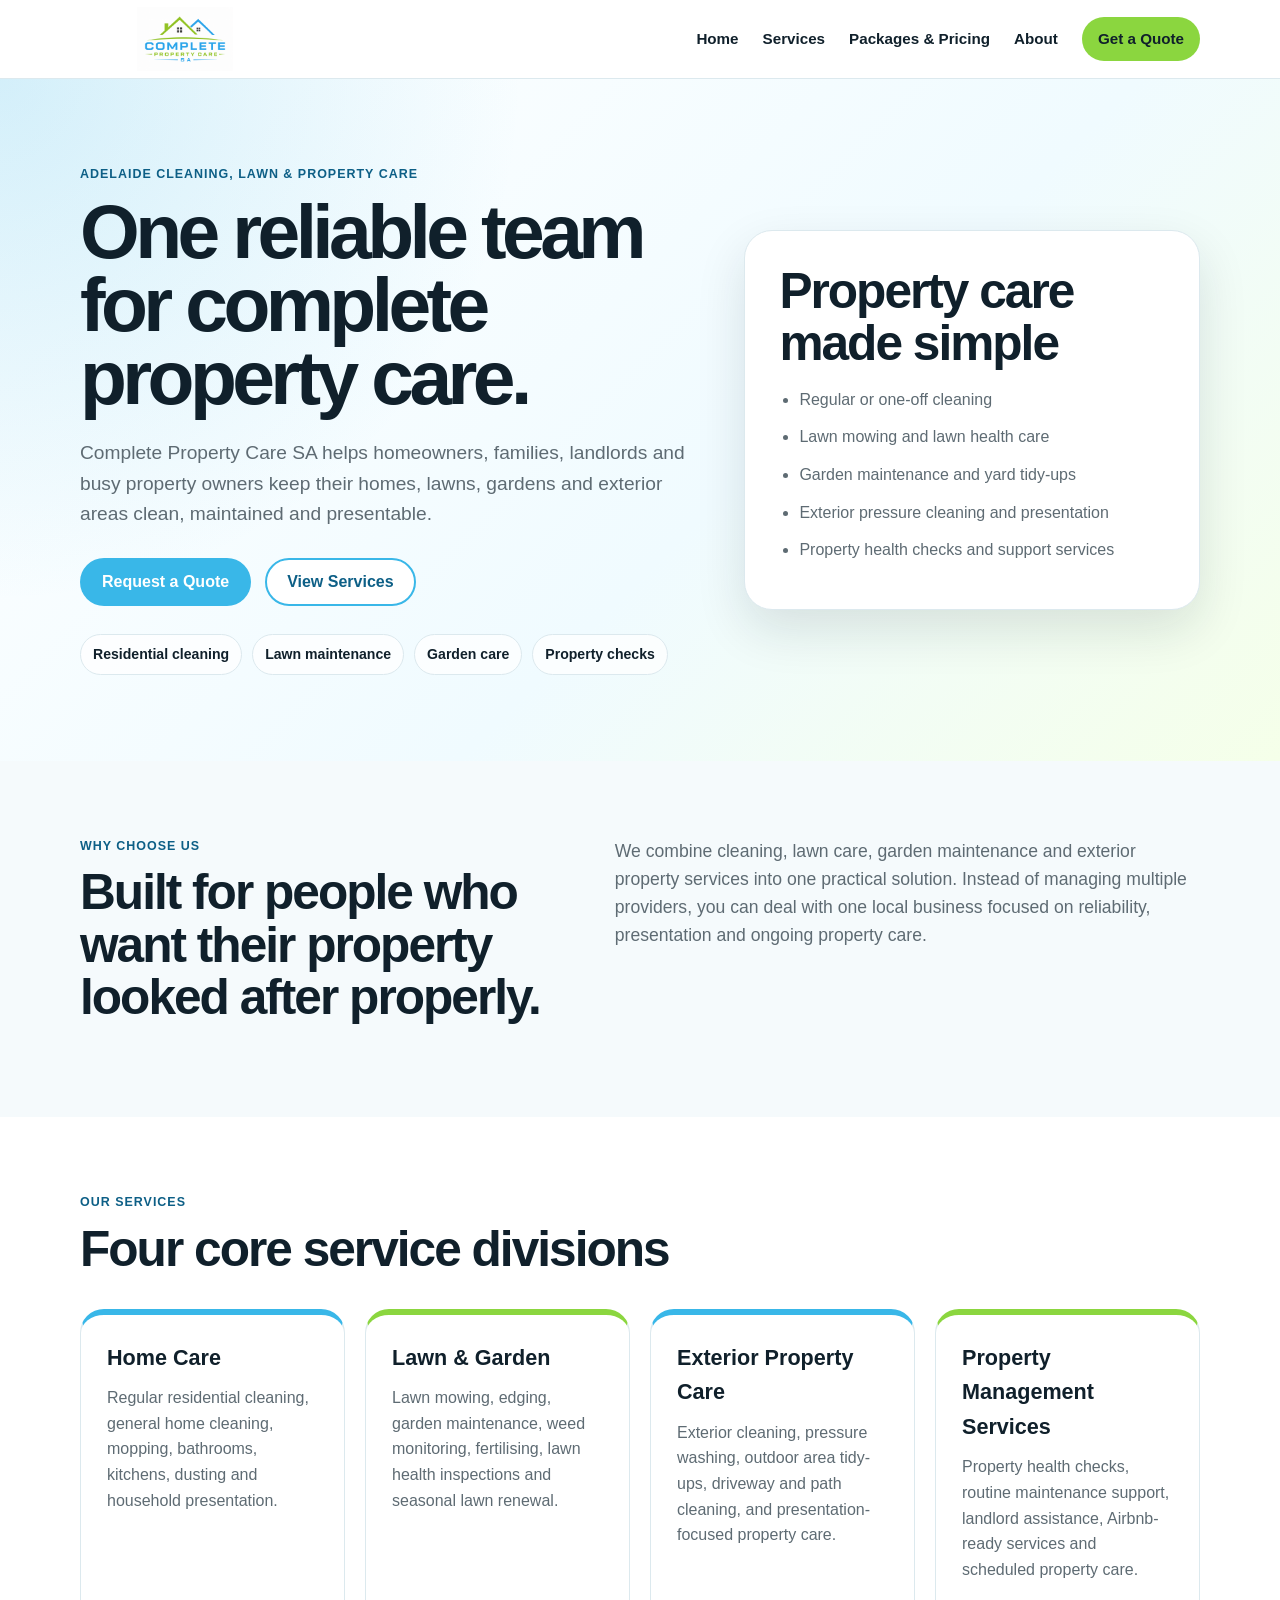
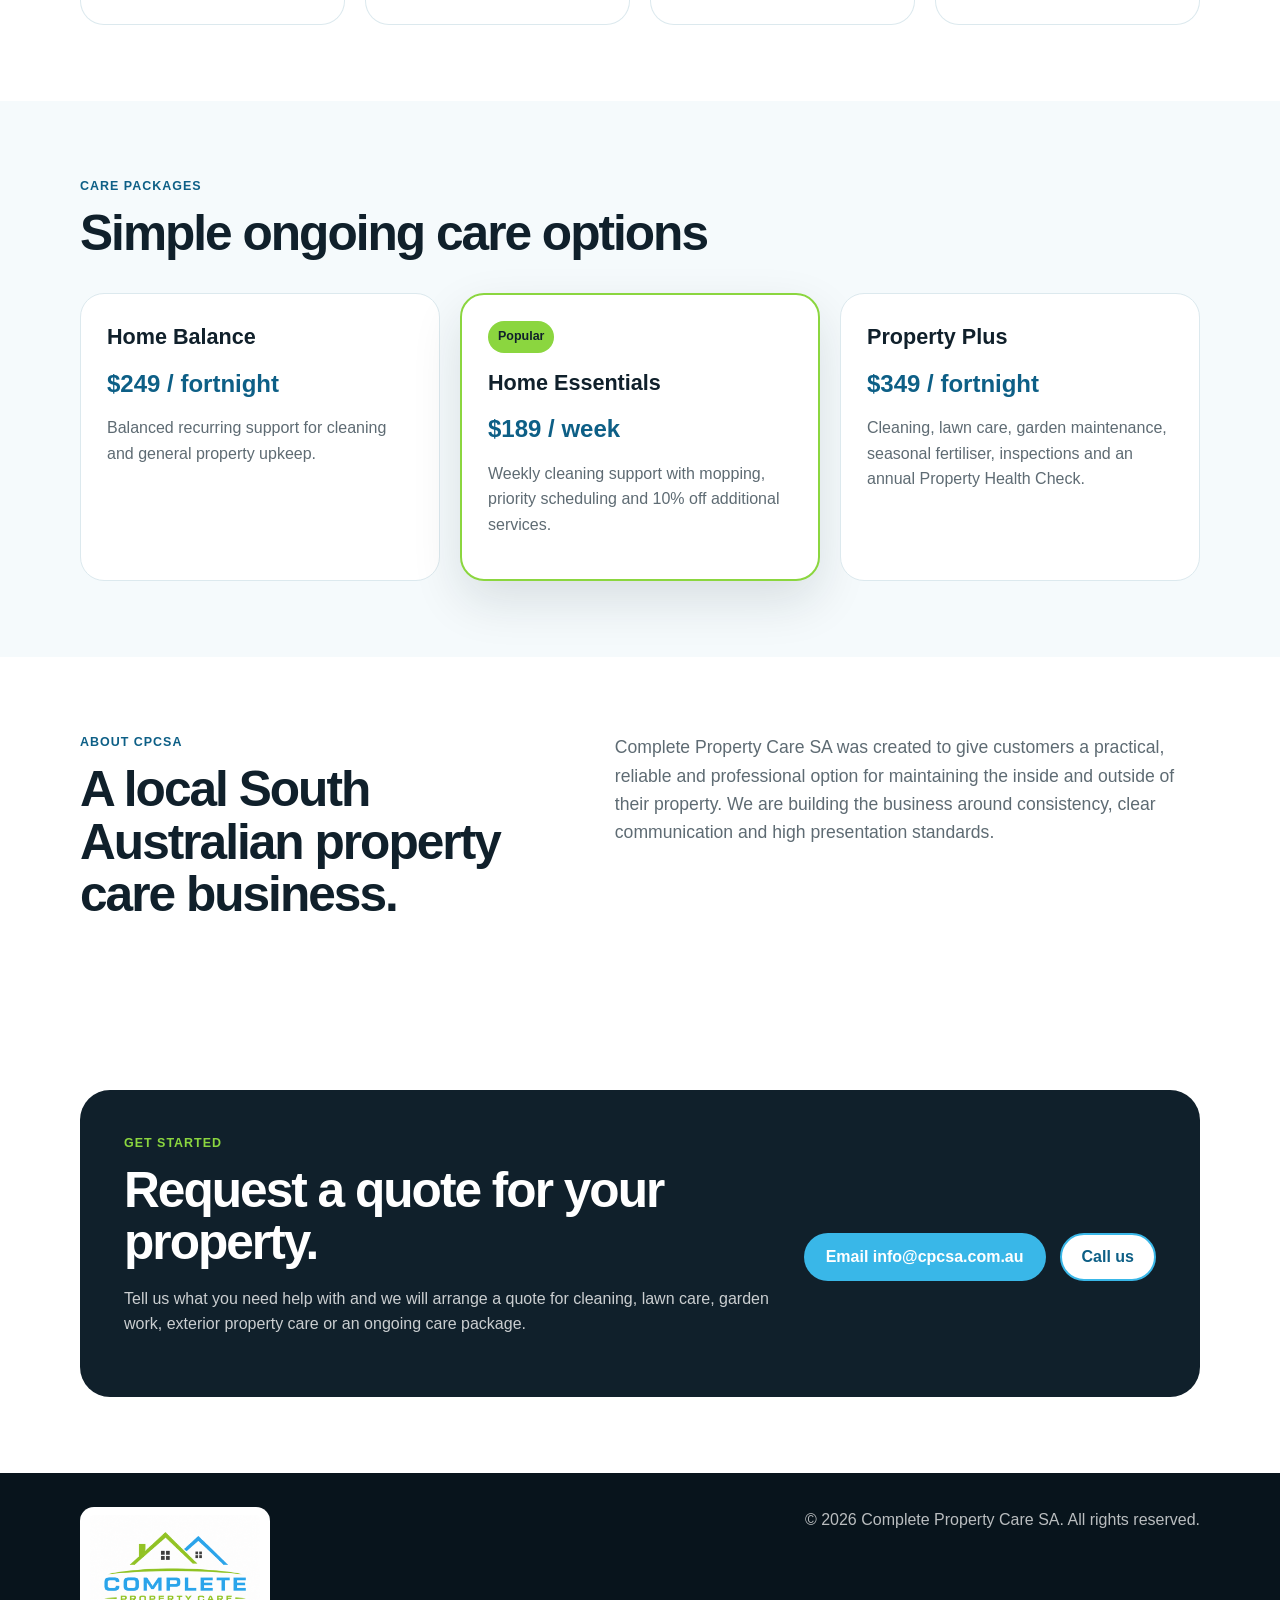
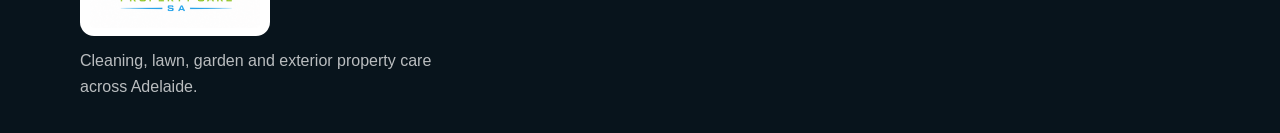
==== index.html @ dbeaa721 "logo update" ====
<!DOCTYPE html>
<html lang="en-AU">
<head>
  <meta charset="UTF-8" />
  <meta name="viewport" content="width=device-width, initial-scale=1.0" />
  <title>Complete Property Care SA | Cleaning, Lawn & Property Care Adelaide</title>
  <meta name="description" content="Complete Property Care SA provides reliable home cleaning, lawn care, garden maintenance, exterior property care and property management support across Adelaide." />
  <link rel="icon" type="image/png" href="assets/favicon-32.png" />
  <link rel="apple-touch-icon" href="assets/apple-touch-icon.png" />
  <link rel="stylesheet" href="styles.css" />
</head>
<body>
  <header class="site-header">
    <div class="container nav-wrap">
      <a class="brand logo-brand" href="index.html" aria-label="Complete Property Care SA home">
        <img src="assets/cpcsa-logo-web.png" alt="Complete Property Care SA logo" class="site-logo" />
      </a>

      <nav class="main-nav" aria-label="Main navigation">
        <a href="index.html">Home</a>
        <a href="services.html">Services</a>
        <a href="packages-pricing.html">Packages & Pricing</a>
        <a href="#about">About</a>
        <a class="nav-cta" href="#contact">Get a Quote</a>
      </nav>
    </div>
  </header>

  <main>
    <section class="hero">
      <div class="container hero-grid">
        <div class="hero-copy">
          <p class="eyebrow">Adelaide cleaning, lawn & property care</p>
          <h1>One reliable team for complete property care.</h1>
          <p class="hero-text">Complete Property Care SA helps homeowners, families, landlords and busy property owners keep their homes, lawns, gardens and exterior areas clean, maintained and presentable.</p>
          <div class="hero-actions">
            <a class="button primary" href="#contact">Request a Quote</a>
            <a class="button secondary" href="services.html">View Services</a>
          </div>
          <div class="trust-row">
            <span>Residential cleaning</span>
            <span>Lawn maintenance</span>
            <span>Garden care</span>
            <span>Property checks</span>
          </div>
        </div>

        <div class="hero-card" aria-label="Service highlights">
          <h2>Property care made simple</h2>
          <ul>
            <li>Regular or one-off cleaning</li>
            <li>Lawn mowing and lawn health care</li>
            <li>Garden maintenance and yard tidy-ups</li>
            <li>Exterior pressure cleaning and presentation</li>
            <li>Property health checks and support services</li>
          </ul>
        </div>
      </div>
    </section>

    <section class="section intro-section">
      <div class="container two-col">
        <div>
          <p class="eyebrow">Why choose us</p>
          <h2>Built for people who want their property looked after properly.</h2>
        </div>
        <p>We combine cleaning, lawn care, garden maintenance and exterior property services into one practical solution. Instead of managing multiple providers, you can deal with one local business focused on reliability, presentation and ongoing property care.</p>
      </div>
    </section>

    <section class="section services-section" id="services">
      <div class="container">
        <div class="section-heading">
          <p class="eyebrow">Our services</p>
          <h2>Four core service divisions</h2>
        </div>

        <div class="service-grid">
          <article class="service-card">
            <h3>Home Care</h3>
            <p>Regular residential cleaning, general home cleaning, mopping, bathrooms, kitchens, dusting and household presentation.</p>
          </article>

          <article class="service-card">
            <h3>Lawn & Garden</h3>
            <p>Lawn mowing, edging, garden maintenance, weed monitoring, fertilising, lawn health inspections and seasonal lawn renewal.</p>
          </article>

          <article class="service-card">
            <h3>Exterior Property Care</h3>
            <p>Exterior cleaning, pressure washing, outdoor area tidy-ups, driveway and path cleaning, and presentation-focused property care.</p>
          </article>

          <article class="service-card">
            <h3>Property Management Services</h3>
            <p>Property health checks, routine maintenance support, landlord assistance, Airbnb-ready services and scheduled property care.</p>
          </article>
        </div>
      </div>
    </section>

    <section class="section packages-section" id="packages">
      <div class="container">
        <div class="section-heading">
          <p class="eyebrow">Care packages</p>
          <h2>Simple ongoing care options</h2>
        </div>

        <div class="package-grid">
          <article class="package-card">
            <h3>Home Balance</h3>
            <p class="price">$249 / fortnight</p>
            <p>Balanced recurring support for cleaning and general property upkeep.</p>
          </article>

          <article class="package-card featured">
            <p class="badge">Popular</p>
            <h3>Home Essentials</h3>
            <p class="price">$189 / week</p>
            <p>Weekly cleaning support with mopping, priority scheduling and 10% off additional services.</p>
          </article>

          <article class="package-card">
            <h3>Property Plus</h3>
            <p class="price">$349 / fortnight</p>
            <p>Cleaning, lawn care, garden maintenance, seasonal fertiliser, inspections and an annual Property Health Check.</p>
          </article>
        </div>
      </div>
    </section>

    <section class="section about-section" id="about">
      <div class="container two-col">
        <div>
          <p class="eyebrow">About CPCSA</p>
          <h2>A local South Australian property care business.</h2>
        </div>
        <p>Complete Property Care SA was created to give customers a practical, reliable and professional option for maintaining the inside and outside of their property. We are building the business around consistency, clear communication and high presentation standards.</p>
      </div>
    </section>

    <section class="section contact-section" id="contact">
      <div class="container contact-card">
        <div>
          <p class="eyebrow">Get started</p>
          <h2>Request a quote for your property.</h2>
          <p>Tell us what you need help with and we will arrange a quote for cleaning, lawn care, garden work, exterior property care or an ongoing care package.</p>
        </div>
        <div class="contact-actions">
          <a class="button primary" href="mailto:info@cpcsa.com.au">Email info@cpcsa.com.au</a>
          <a class="button secondary" href="tel:">Call us</a>
        </div>
      </div>
    </section>
  </main>

  <footer class="site-footer">
    <div class="container footer-grid">
      <div class="footer-brand">
        <img src="assets/cpcsa-logo-web.png" alt="Complete Property Care SA logo" class="footer-logo" />
        <p>Cleaning, lawn, garden and exterior property care across Adelaide.</p>
      </div>
      <div>
        <p>© 2026 Complete Property Care SA. All rights reserved.</p>
      </div>
    </div>
  </footer>
</body>
</html>
---- styles.css ----
:root {
  --blue: #39b7e8;
  --blue-dark: #0d5f86;
  --green: #8bd63f;
  --green-dark: #4f8f1f;
  --ink: #10202b;
  --muted: #5e6b73;
  --bg: #f5fafc;
  --white: #ffffff;
  --border: #dce9ee;
  --shadow: 0 20px 50px rgba(16, 32, 43, 0.12);
}

* { box-sizing: border-box; }
html { scroll-behavior: smooth; }
body {
  margin: 0;
  font-family: Arial, Helvetica, sans-serif;
  color: var(--ink);
  background: var(--white);
  line-height: 1.6;
}

a { color: inherit; text-decoration: none; }
.container { width: min(1120px, calc(100% - 40px)); margin: 0 auto; }

.site-header {
  position: sticky;
  top: 0;
  z-index: 10;
  background: rgba(255,255,255,0.96);
  border-bottom: 1px solid var(--border);
  backdrop-filter: blur(10px);
}

.nav-wrap {
  min-height: 78px;
  display: flex;
  align-items: center;
  justify-content: space-between;
  gap: 24px;
}

.brand { display: flex; align-items: center; gap: 12px; font-weight: 800; }
.brand-mark {
  width: 48px;
  height: 48px;
  border-radius: 14px;
  display: grid;
  place-items: center;
  color: var(--white);
  background: linear-gradient(135deg, var(--blue), var(--green));
  letter-spacing: -1px;
}
.brand-title { display: block; font-size: 1.1rem; line-height: 1; }
.brand-subtitle { display: block; color: var(--blue-dark); font-size: 0.86rem; line-height: 1.2; }

.main-nav { display: flex; align-items: center; gap: 24px; font-weight: 700; font-size: 0.95rem; }
.main-nav a { color: var(--ink); }
.nav-cta {
  padding: 10px 16px;
  border-radius: 999px;
  background: var(--green);
}

.hero {
  padding: 86px 0;
  background: radial-gradient(circle at top left, rgba(57,183,232,0.22), transparent 36%), linear-gradient(135deg, #ffffff 0%, #f0fbff 58%, #f5ffe9 100%);
}
.hero-grid { display: grid; grid-template-columns: 1.15fr 0.85fr; gap: 48px; align-items: center; }
.eyebrow { margin: 0 0 10px; color: var(--blue-dark); font-weight: 800; text-transform: uppercase; letter-spacing: 0.08em; font-size: 0.78rem; }
h1, h2, h3, p { margin-top: 0; }
h1 { font-size: clamp(2.6rem, 6vw, 5rem); line-height: 0.95; letter-spacing: -0.06em; margin-bottom: 24px; }
h2 { font-size: clamp(2rem, 4vw, 3.1rem); line-height: 1.05; letter-spacing: -0.04em; margin-bottom: 18px; }
h3 { font-size: 1.35rem; margin-bottom: 10px; }
.hero-text { font-size: 1.2rem; color: var(--muted); max-width: 680px; }
.hero-actions, .contact-actions { display: flex; gap: 14px; flex-wrap: wrap; margin-top: 28px; }
.button {
  display: inline-flex;
  align-items: center;
  justify-content: center;
  min-height: 48px;
  padding: 0 20px;
  border-radius: 999px;
  font-weight: 800;
  border: 2px solid transparent;
}
.button.primary { background: var(--blue); color: var(--white); }
.button.secondary { border-color: var(--blue); color: var(--blue-dark); background: var(--white); }
.trust-row { display: flex; gap: 10px; flex-wrap: wrap; margin-top: 28px; }
.trust-row span { padding: 8px 12px; border-radius: 999px; background: rgba(255,255,255,0.75); border: 1px solid var(--border); font-weight: 700; font-size: 0.88rem; }

.hero-card {
  background: var(--white);
  border: 1px solid var(--border);
  border-radius: 28px;
  box-shadow: var(--shadow);
  padding: 34px;
}
.hero-card ul { padding-left: 20px; margin-bottom: 0; color: var(--muted); }
.hero-card li { margin-bottom: 12px; }

.section { padding: 76px 0; }
.intro-section, .packages-section { background: var(--bg); }
.two-col { display: grid; grid-template-columns: 0.9fr 1.1fr; gap: 56px; align-items: start; }
.two-col > p { font-size: 1.1rem; color: var(--muted); }
.section-heading { max-width: 720px; margin-bottom: 34px; }

.service-grid, .package-grid { display: grid; grid-template-columns: repeat(4, 1fr); gap: 20px; }
.service-card, .package-card {
  background: var(--white);
  border: 1px solid var(--border);
  border-radius: 24px;
  padding: 26px;
  min-height: 230px;
}
.service-card { border-top: 6px solid var(--blue); }
.service-card:nth-child(even) { border-top-color: var(--green); }
.service-card p, .package-card p { color: var(--muted); }
.package-grid { grid-template-columns: repeat(3, 1fr); }
.package-card { position: relative; }
.package-card.featured { border: 2px solid var(--green); box-shadow: var(--shadow); }
.price { font-size: 1.5rem; font-weight: 900; color: var(--blue-dark) !important; margin-bottom: 12px; }
.badge { display: inline-block; padding: 6px 10px; border-radius: 999px; background: var(--green); color: var(--ink) !important; font-weight: 900; font-size: 0.78rem; }

.contact-card {
  display: grid;
  grid-template-columns: 1fr auto;
  gap: 28px;
  align-items: center;
  background: var(--ink);
  color: var(--white);
  border-radius: 30px;
  padding: 44px;
}
.contact-card p { color: rgba(255,255,255,0.78); }
.contact-card .eyebrow { color: var(--green); }

.site-footer { padding: 34px 0; background: #08141c; color: var(--white); }
.footer-grid { display: flex; justify-content: space-between; gap: 24px; flex-wrap: wrap; }
.footer-grid p { color: rgba(255,255,255,0.72); margin-bottom: 0; }

@media (max-width: 900px) {
  .main-nav { display: none; }
  .hero-grid, .two-col, .contact-card { grid-template-columns: 1fr; }
  .service-grid, .package-grid { grid-template-columns: repeat(2, 1fr); }
}

@media (max-width: 620px) {
  .container { width: min(100% - 28px, 1120px); }
  .hero { padding: 58px 0; }
  .section { padding: 54px 0; }
  .service-grid, .package-grid { grid-template-columns: 1fr; }
  .contact-card { padding: 28px; }
}

.page-hero {
  padding: 82px 0 70px;
  background: radial-gradient(circle at top right, rgba(139,214,63,0.22), transparent 34%), linear-gradient(135deg, #f0fbff 0%, #ffffff 55%, #f6ffe9 100%);
}
.page-hero-inner { max-width: 860px; }

.services-detail-section { background: var(--white); }
.detail-grid { display: grid; grid-template-columns: repeat(2, 1fr); gap: 24px; }
.detail-card {
  position: relative;
  background: var(--white);
  border: 1px solid var(--border);
  border-radius: 28px;
  padding: 32px;
  box-shadow: 0 14px 34px rgba(16, 32, 43, 0.07);
}
.detail-card h2 { font-size: clamp(1.8rem, 3vw, 2.45rem); }
.detail-card p { color: var(--muted); }
.wide-card { grid-column: 1 / -1; }
.service-number {
  display: inline-flex;
  align-items: center;
  justify-content: center;
  width: 44px;
  height: 44px;
  border-radius: 14px;
  background: linear-gradient(135deg, var(--blue), var(--green));
  color: var(--white);
  font-weight: 900;
  margin-bottom: 18px;
}
.check-list { padding-left: 0; list-style: none; margin: 22px 0 0; }
.check-list li {
  position: relative;
  padding-left: 28px;
  margin-bottom: 10px;
  color: var(--ink);
  font-weight: 700;
}
.check-list li::before {
  content: "✓";
  position: absolute;
  left: 0;
  top: 0;
  color: var(--green-dark);
  font-weight: 900;
}
.two-column-list { columns: 2; column-gap: 36px; }

.process-section { background: var(--bg); }
.process-grid { display: grid; grid-template-columns: repeat(3, 1fr); gap: 20px; }
.process-card {
  background: var(--white);
  border: 1px solid var(--border);
  border-radius: 24px;
  padding: 26px;
  min-height: 210px;
}
.process-card p { color: var(--muted); }

@media (max-width: 900px) {
  .detail-grid, .process-grid { grid-template-columns: 1fr; }
  .wide-card { grid-column: auto; }
  .two-column-list { columns: 1; }
}


.pricing-hero {
  background: radial-gradient(circle at top left, rgba(57,183,232,0.22), transparent 34%), radial-gradient(circle at bottom right, rgba(139,214,63,0.22), transparent 30%), linear-gradient(135deg, #ffffff 0%, #f0fbff 54%, #f7ffe9 100%);
}
.pricing-section { background: var(--white); }
.pricing-grid {
  display: grid;
  grid-template-columns: repeat(3, 1fr);
  gap: 24px;
  align-items: stretch;
}
.pricing-card {
  display: flex;
  flex-direction: column;
  background: var(--white);
  border: 1px solid var(--border);
  border-radius: 30px;
  padding: 30px;
  box-shadow: 0 14px 34px rgba(16, 32, 43, 0.07);
}
.highlighted-pricing {
  border: 2px solid var(--blue);
  box-shadow: var(--shadow);
  transform: translateY(-10px);
}
.pricing-top { border-bottom: 1px solid var(--border); padding-bottom: 20px; margin-bottom: 4px; }
.pricing-top h2 { font-size: 2rem; margin-bottom: 8px; }
.pricing-subtitle { color: var(--muted); min-height: 54px; }
.pricing-price {
  color: var(--blue-dark);
  font-size: 2.6rem;
  line-height: 1;
  font-weight: 900;
  letter-spacing: -0.05em;
  margin-bottom: 0;
}
.pricing-price span {
  color: var(--muted);
  font-size: 1rem;
  letter-spacing: 0;
  font-weight: 800;
}
.full-button { width: 100%; margin-top: auto; }
.inclusions-section { background: var(--bg); }
.pricing-note-section { background: var(--white); padding-top: 0; }
.note-card {
  background: linear-gradient(135deg, rgba(57,183,232,0.13), rgba(139,214,63,0.13));
  border: 1px solid var(--border);
  border-radius: 30px;
  padding: 42px;
}
.note-card p:last-child { color: var(--muted); margin-bottom: 0; }
@media (max-width: 1000px) {
  .pricing-grid { grid-template-columns: 1fr; }
  .highlighted-pricing { transform: none; }
  .pricing-subtitle { min-height: 0; }
}

/* Logo integration */
.logo-brand { gap: 0; flex: 0 0 auto; }
.site-logo {
  display: block;
  width: 210px;
  height: auto;
  max-height: 64px;
  object-fit: contain;
}
.footer-brand { max-width: 360px; }
.footer-logo {
  display: block;
  width: 190px;
  height: auto;
  margin-bottom: 12px;
  background: #ffffff;
  border-radius: 14px;
  padding: 8px 10px;
}
@media (max-width: 900px) {
  .site-logo { width: 190px; max-height: 58px; }
  .nav-wrap { min-height: 72px; }
}
@media (max-width: 620px) {
  .site-logo { width: 165px; max-height: 52px; }
}
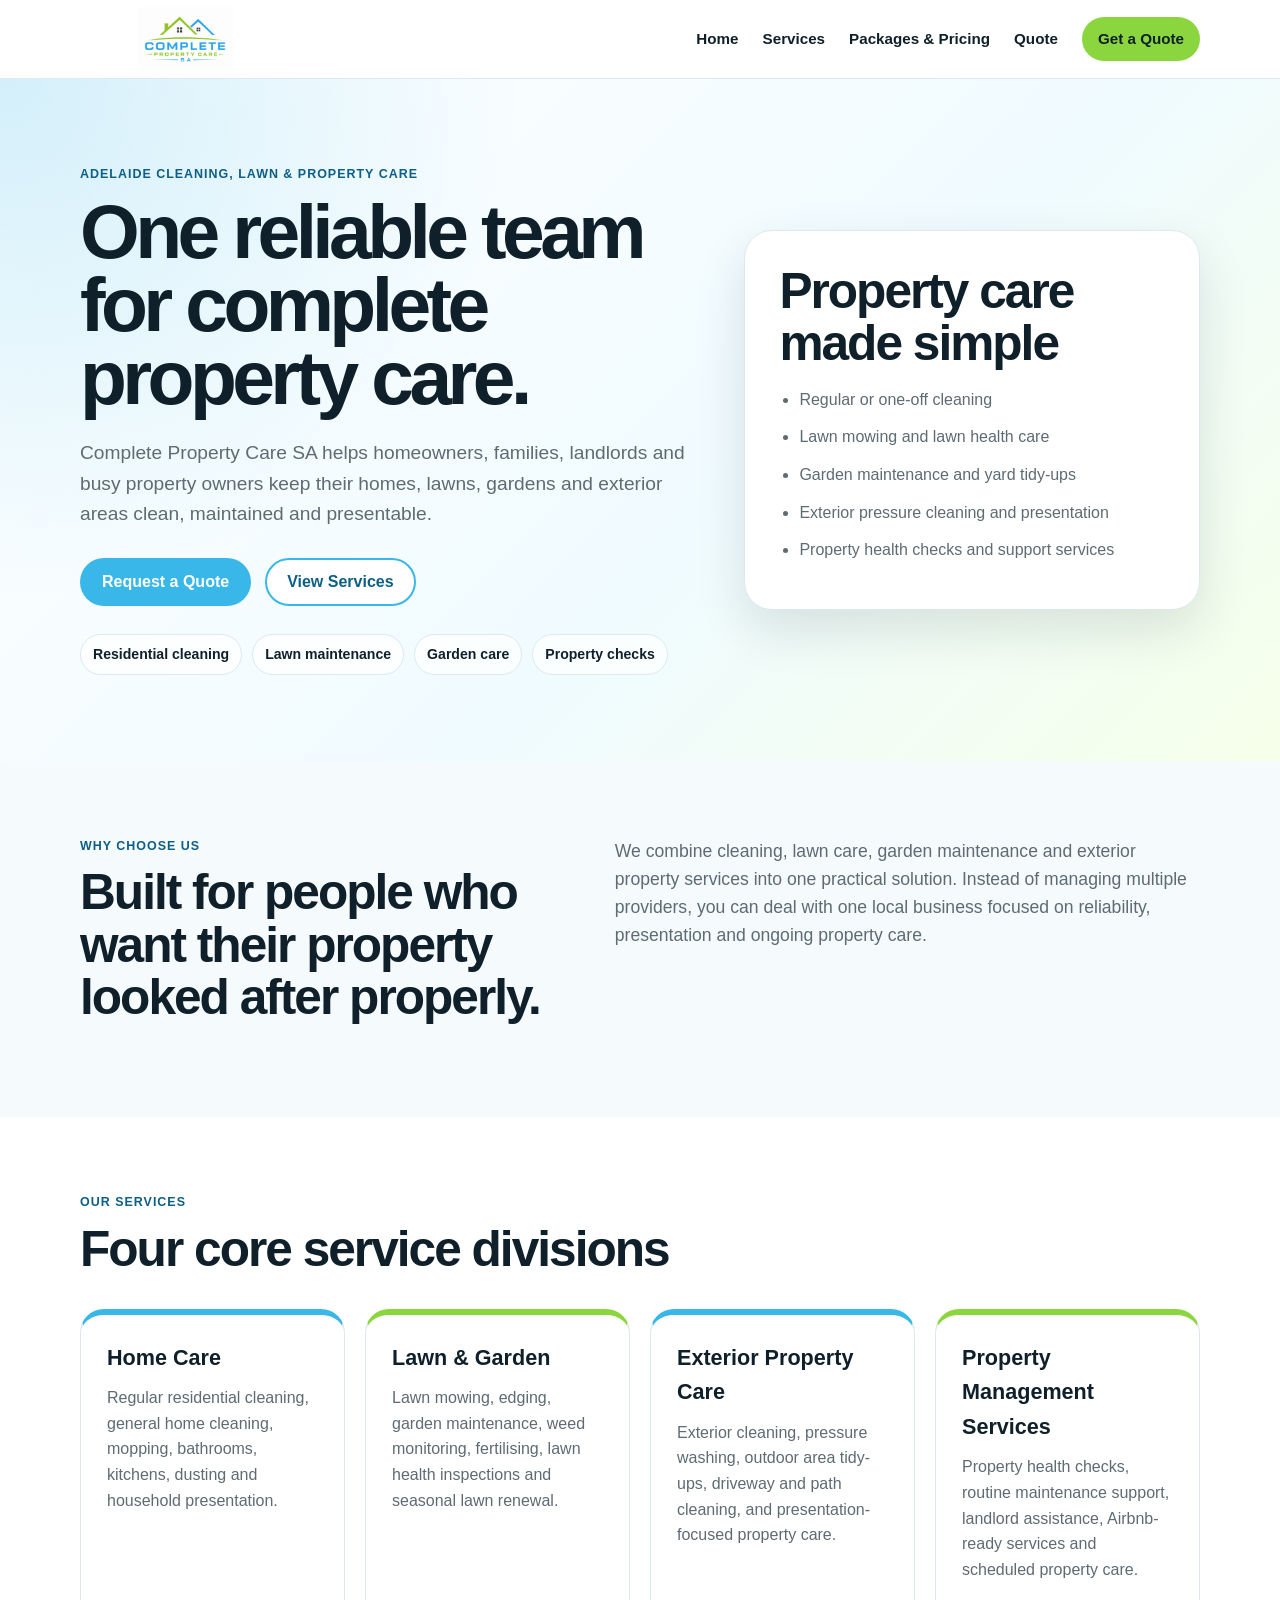
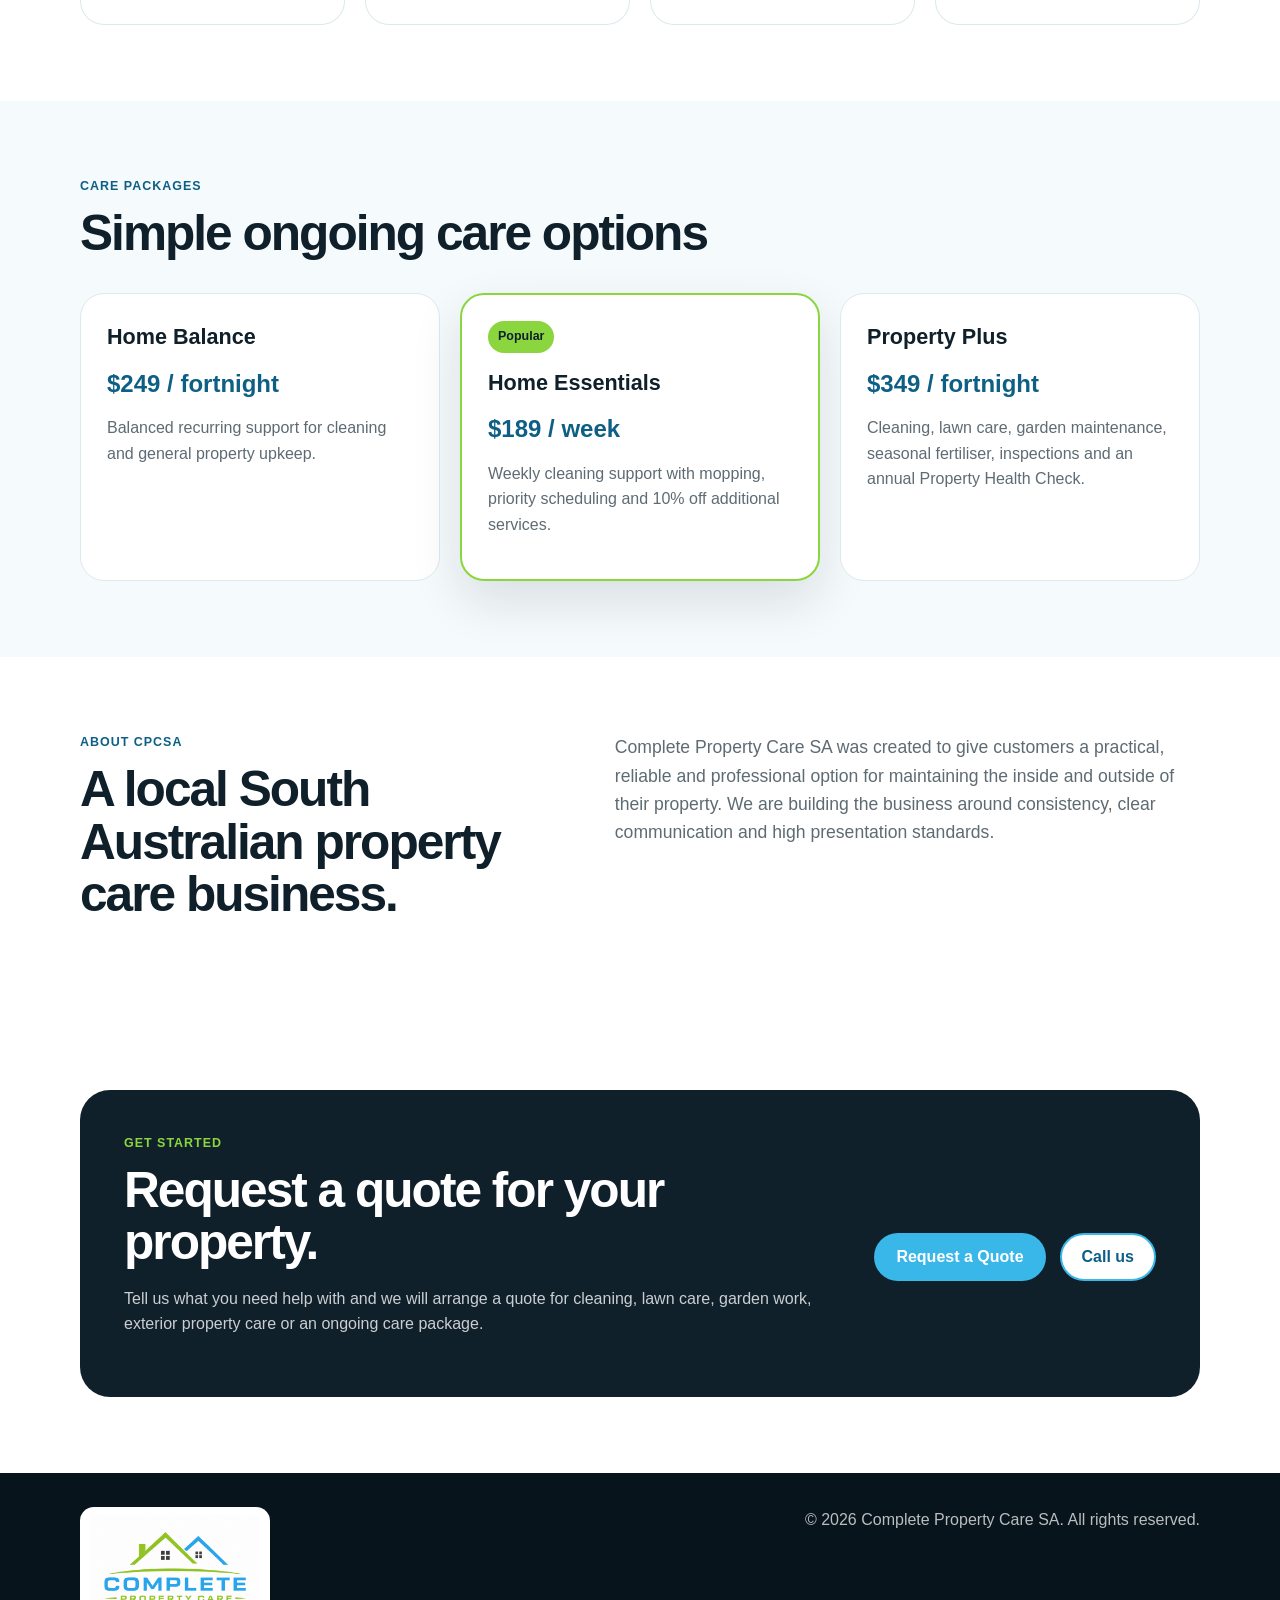
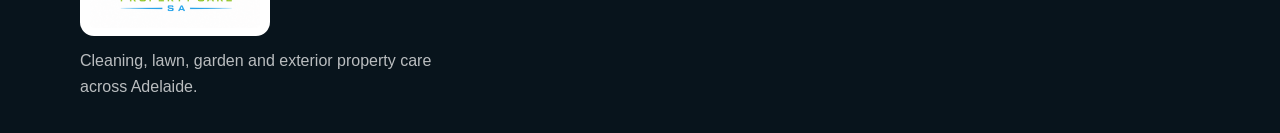
==== commit 2d958a1d: "quote page update" ====
--- a/index.html
+++ b/index.html
@@ -20,8 +20,8 @@
         <a href="index.html">Home</a>
         <a href="services.html">Services</a>
         <a href="packages-pricing.html">Packages & Pricing</a>
-        <a href="#about">About</a>
-        <a class="nav-cta" href="#contact">Get a Quote</a>
+        <a href="quote.html">Quote</a>
+        <a class="nav-cta" href="quote.html">Get a Quote</a>
       </nav>
     </div>
   </header>
@@ -34,7 +34,7 @@
           <h1>One reliable team for complete property care.</h1>
           <p class="hero-text">Complete Property Care SA helps homeowners, families, landlords and busy property owners keep their homes, lawns, gardens and exterior areas clean, maintained and presentable.</p>
           <div class="hero-actions">
-            <a class="button primary" href="#contact">Request a Quote</a>
+            <a class="button primary" href="quote.html">Request a Quote</a>
             <a class="button secondary" href="services.html">View Services</a>
           </div>
           <div class="trust-row">
@@ -147,7 +147,7 @@
           <p>Tell us what you need help with and we will arrange a quote for cleaning, lawn care, garden work, exterior property care or an ongoing care package.</p>
         </div>
         <div class="contact-actions">
-          <a class="button primary" href="mailto:info@cpcsa.com.au">Email info@cpcsa.com.au</a>
+          <a class="button primary" href="quote.html">Request a Quote</a>
           <a class="button secondary" href="tel:">Call us</a>
         </div>
       </div>
--- a/styles.css
+++ b/styles.css
@@ -304,3 +304,95 @@
 @media (max-width: 620px) {
   .site-logo { width: 165px; max-height: 52px; }
 }
+
+/* Quote page */
+.quote-hero { padding: 70px 0; }
+.quote-hero-grid {
+  display: grid;
+  grid-template-columns: 0.95fr 1.05fr;
+  gap: 38px;
+  align-items: center;
+}
+.quote-logo-card {
+  background: var(--white);
+  border: 1px solid var(--border);
+  border-radius: 28px;
+  box-shadow: var(--shadow);
+  overflow: hidden;
+}
+.quote-logo-card img {
+  display: block;
+  width: 100%;
+  height: auto;
+}
+.quote-section { background: var(--bg); }
+.quote-layout {
+  display: grid;
+  grid-template-columns: minmax(0, 1fr) 340px;
+  gap: 28px;
+  align-items: start;
+}
+.quote-form, .sidebar-card {
+  background: var(--white);
+  border: 1px solid var(--border);
+  border-radius: 28px;
+  box-shadow: 0 14px 34px rgba(16, 32, 43, 0.07);
+}
+.quote-form { padding: 34px; }
+.form-section-heading { margin-bottom: 26px; }
+.form-section-heading p:last-child { color: var(--muted); }
+.form-grid {
+  display: grid;
+  grid-template-columns: repeat(2, 1fr);
+  gap: 18px;
+}
+.quote-form label, fieldset {
+  display: block;
+  margin-bottom: 18px;
+  font-weight: 800;
+}
+.quote-form input, .quote-form select, .quote-form textarea {
+  width: 100%;
+  margin-top: 8px;
+  border: 1px solid var(--border);
+  border-radius: 16px;
+  padding: 14px 15px;
+  font: inherit;
+  color: var(--ink);
+  background: #fbfdfe;
+}
+.quote-form textarea { resize: vertical; }
+fieldset {
+  border: 1px solid var(--border);
+  border-radius: 22px;
+  padding: 20px;
+}
+legend { padding: 0 8px; font-weight: 900; }
+.checkbox-grid {
+  display: grid;
+  grid-template-columns: repeat(2, 1fr);
+  gap: 8px 18px;
+  margin-top: 8px;
+}
+.checkbox-grid label {
+  display: flex;
+  gap: 10px;
+  align-items: flex-start;
+  margin-bottom: 0;
+  font-weight: 700;
+}
+.checkbox-grid input { width: auto; margin-top: 5px; }
+.form-submit { border: 0; cursor: pointer; margin-top: 8px; }
+.quote-sidebar { display: grid; gap: 18px; }
+.sidebar-card { padding: 26px; }
+.sidebar-card p { color: var(--muted); }
+.accent-card { background: linear-gradient(135deg, rgba(57,183,232,0.12), rgba(139,214,63,0.14)); }
+.number-list { padding-left: 22px; color: var(--muted); font-weight: 700; }
+.number-list li { margin-bottom: 10px; }
+@media (max-width: 1000px) {
+  .quote-hero-grid, .quote-layout { grid-template-columns: 1fr; }
+}
+@media (max-width: 620px) {
+  .form-grid, .checkbox-grid { grid-template-columns: 1fr; }
+  .quote-form { padding: 24px; }
+}
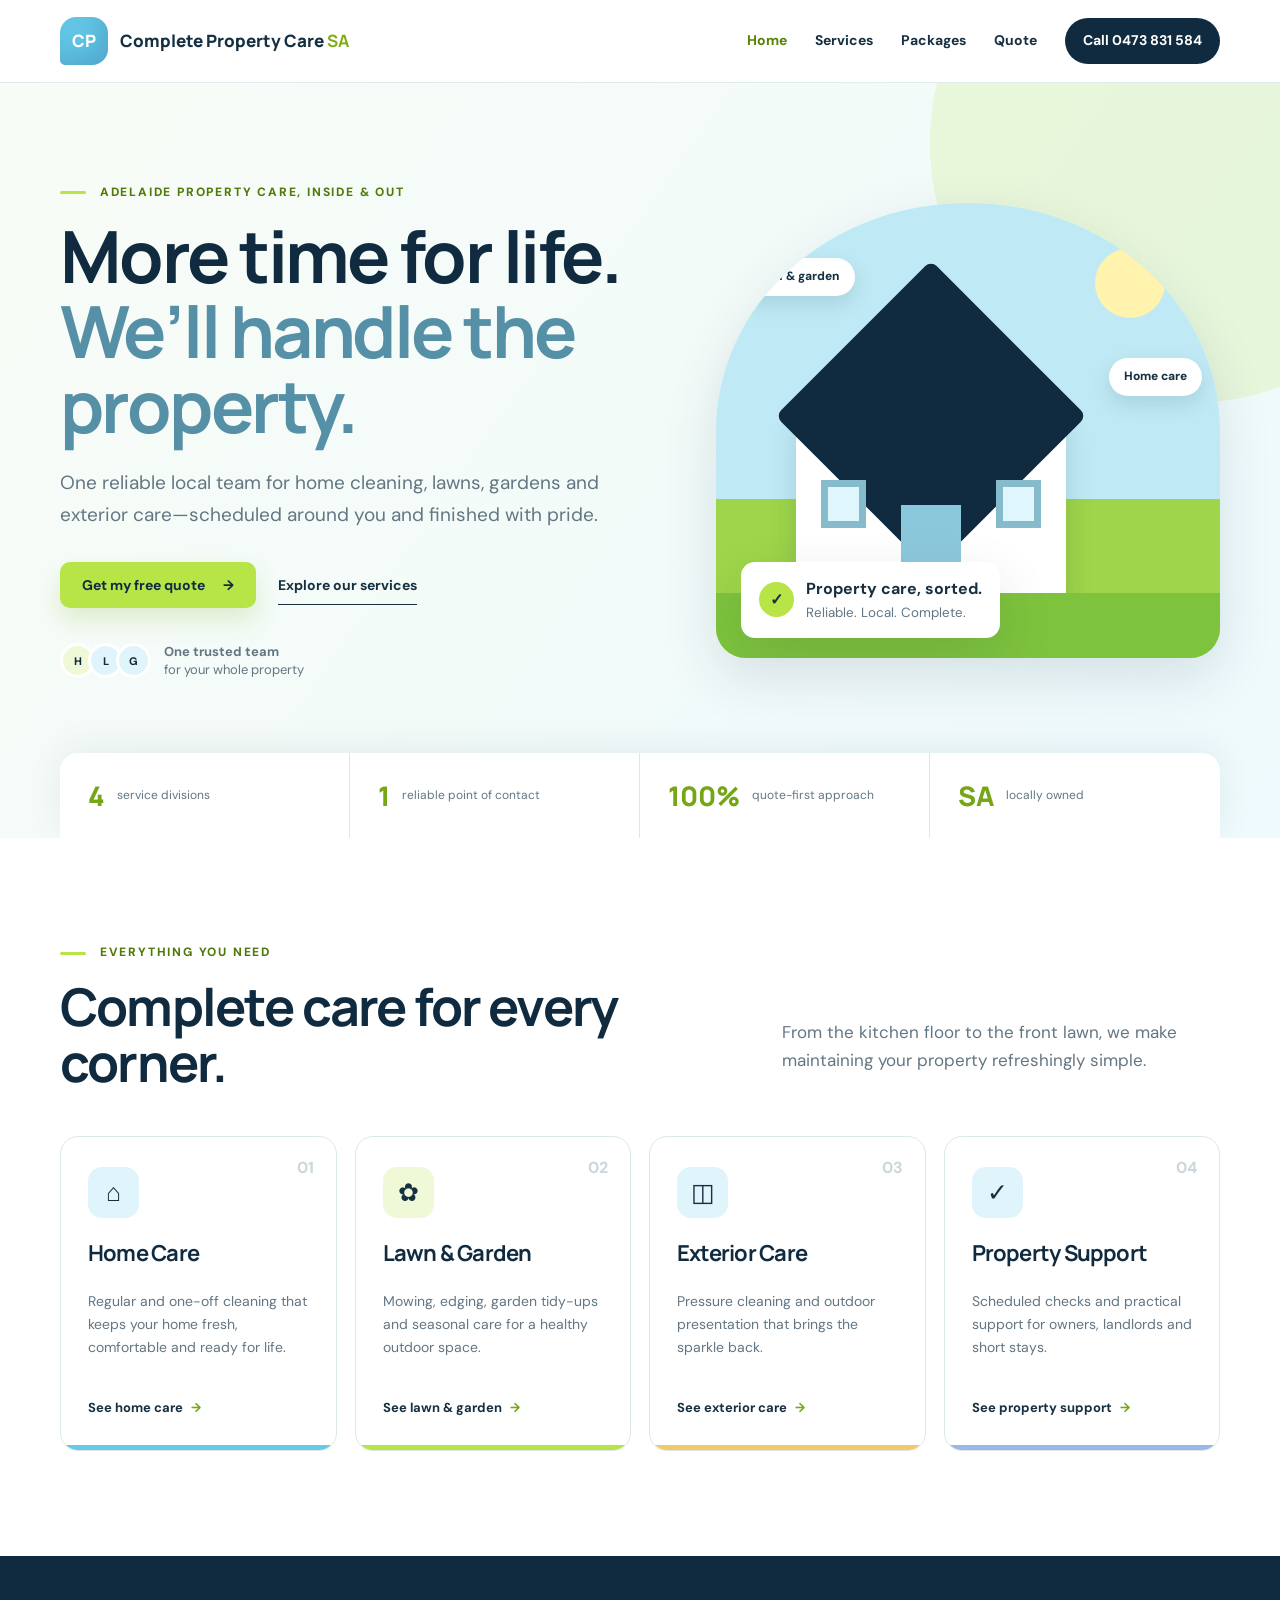
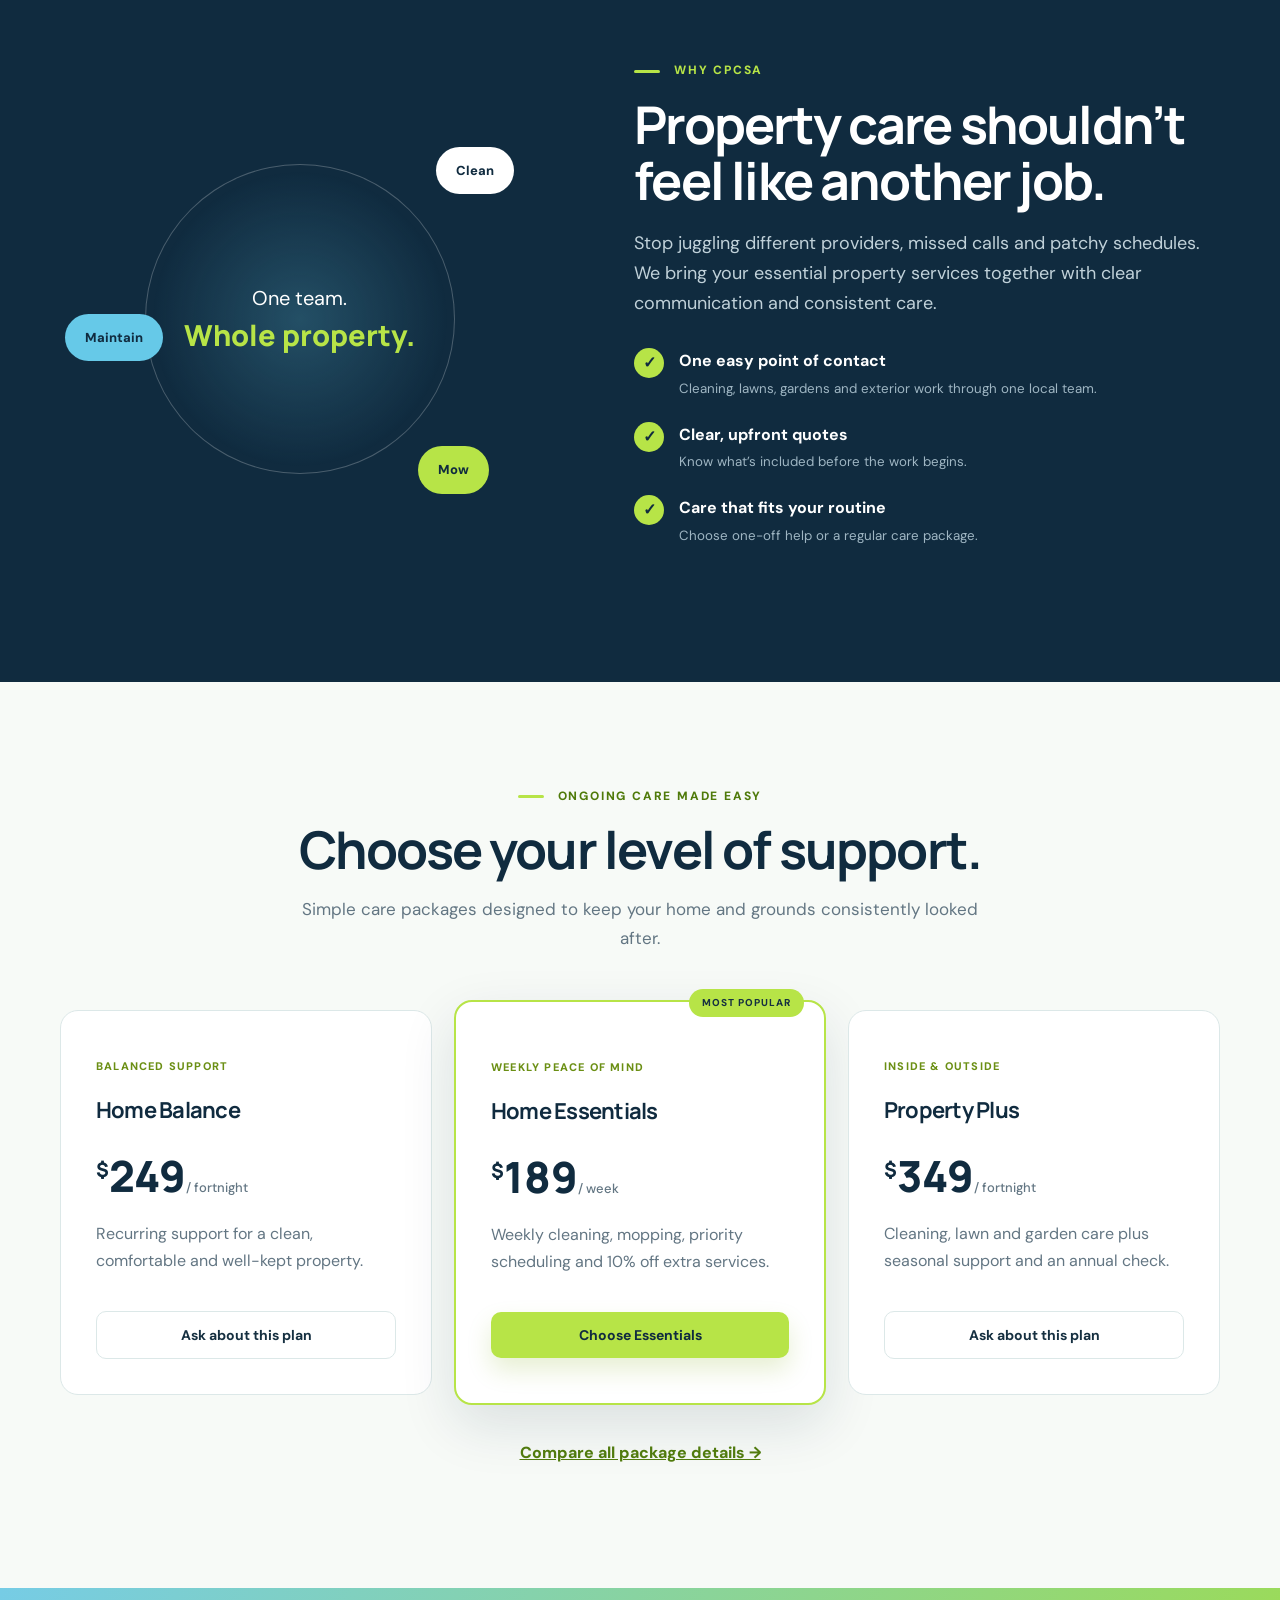
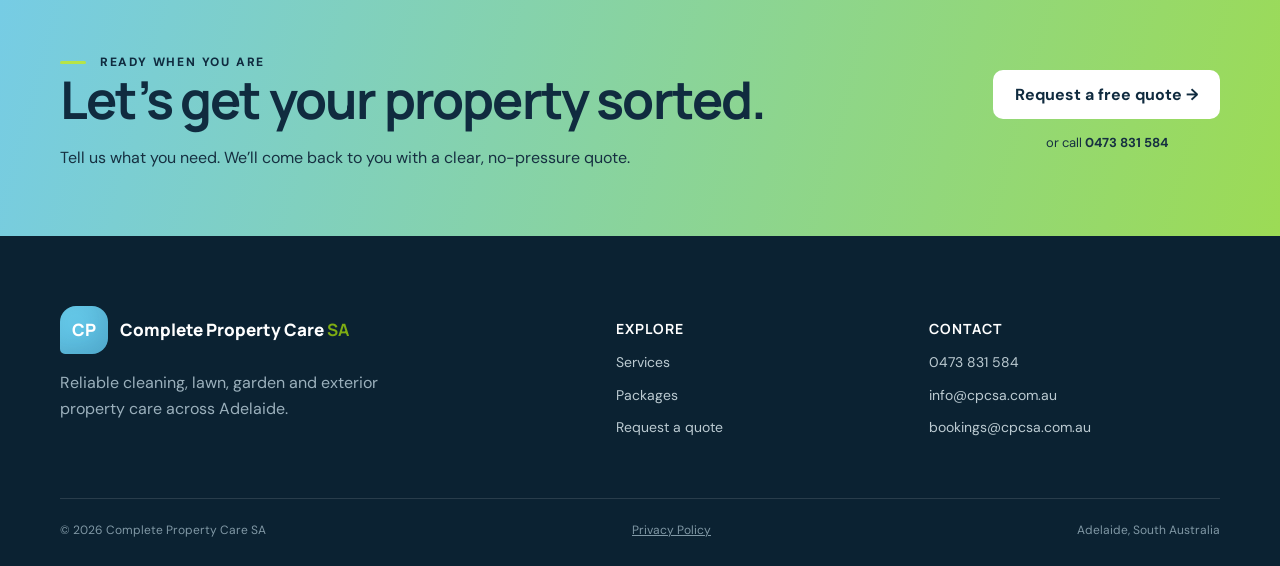
==== commit d6e7e35f: "Changes made through codex" ====
--- a/index.html
+++ b/index.html
@@ -1,28 +1,19 @@
-<!DOCTYPE html>
+<!doctype html>
 <html lang="en-AU">
 <head>
-  <meta charset="UTF-8" />
-  <meta name="viewport" content="width=device-width, initial-scale=1.0" />
-  <title>Complete Property Care SA | Cleaning, Lawn & Property Care Adelaide</title>
-  <meta name="description" content="Complete Property Care SA provides reliable home cleaning, lawn care, garden maintenance, exterior property care and property management support across Adelaide." />
-  <link rel="icon" type="image/png" href="assets/favicon-32.png" />
-  <link rel="apple-touch-icon" href="assets/apple-touch-icon.png" />
-  <link rel="stylesheet" href="styles.css" />
+  <meta charset="utf-8">
+  <meta name="viewport" content="width=device-width,initial-scale=1">
+  <meta name="description" content="Reliable home cleaning, lawn, garden and exterior property care across Adelaide.">
+  <title>Complete Property Care SA | Adelaide Property Care</title>
+  <link rel="stylesheet" href="styles.css">
+  <script src="script.js" defer></script>
 </head>
 <body>
   <header class="site-header">
     <div class="container nav-wrap">
-      <a class="brand logo-brand" href="index.html" aria-label="Complete Property Care SA home">
-        <img src="assets/cpcsa-logo-web.png" alt="Complete Property Care SA logo" class="site-logo" />
-      </a>
-
-      <nav class="main-nav" aria-label="Main navigation">
-        <a href="index.html">Home</a>
-        <a href="services.html">Services</a>
-        <a href="packages-pricing.html">Packages & Pricing</a>
-        <a href="quote.html">Quote</a>
-        <a class="nav-cta" href="quote.html">Get a Quote</a>
-      </nav>
+      <a class="brand" href="index.html" aria-label="Complete Property Care SA home"><span class="brand-mark">CP</span><span>Complete Property Care <b>SA</b></span></a>
+      <button class="menu-toggle" aria-expanded="false" aria-controls="main-nav"><span></span><span></span><span></span><span class="sr-only">Menu</span></button>
+      <nav id="main-nav" class="nav" aria-label="Main navigation"><a class="active" href="index.html">Home</a><a href="services.html">Services</a><a href="packages-pricing.html">Packages</a><a href="quote.html">Quote</a><a class="nav-cta" href="tel:0473831584">Call 0473 831 584</a></nav>
     </div>
   </header>
 
@@ -30,140 +21,55 @@
     <section class="hero">
       <div class="container hero-grid">
         <div class="hero-copy">
-          <p class="eyebrow">Adelaide cleaning, lawn & property care</p>
-          <h1>One reliable team for complete property care.</h1>
-          <p class="hero-text">Complete Property Care SA helps homeowners, families, landlords and busy property owners keep their homes, lawns, gardens and exterior areas clean, maintained and presentable.</p>
-          <div class="hero-actions">
-            <a class="button primary" href="quote.html">Request a Quote</a>
-            <a class="button secondary" href="services.html">View Services</a>
-          </div>
-          <div class="trust-row">
-            <span>Residential cleaning</span>
-            <span>Lawn maintenance</span>
-            <span>Garden care</span>
-            <span>Property checks</span>
-          </div>
+          <p class="eyebrow"><span></span> Adelaide property care, inside & out</p>
+          <h1>More time for life.<br><em>We’ll handle the property.</em></h1>
+          <p class="hero-text">One reliable local team for home cleaning, lawns, gardens and exterior care—scheduled around you and finished with pride.</p>
+          <div class="hero-actions"><a class="btn primary" href="quote.html">Get my free quote <span>→</span></a><a class="btn text-btn" href="services.html">Explore our services</a></div>
+          <div class="hero-proof"><div class="avatar-stack"><span>H</span><span>L</span><span>G</span></div><p><strong>One trusted team</strong><br>for your whole property</p></div>
         </div>
+        <div class="hero-visual" aria-label="Complete home, lawn and garden care">
+          <div class="sun"></div><div class="house"><div class="roof"></div><div class="door"></div><div class="window one"></div><div class="window two"></div></div><div class="lawn"></div>
+          <div class="float-card"><span class="check">✓</span><div><strong>Property care, sorted.</strong><small>Reliable. Local. Complete.</small></div></div>
+          <div class="service-pill pill-one">Home care</div><div class="service-pill pill-two">Lawn & garden</div>
+        </div>
+      </div>
+      <div class="container stats"><div><strong>4</strong><span>service divisions</span></div><div><strong>1</strong><span>reliable point of contact</span></div><div><strong>100%</strong><span>quote-first approach</span></div><div><strong>SA</strong><span>locally owned</span></div></div>
+    </section>
 
-        <div class="hero-card" aria-label="Service highlights">
-          <h2>Property care made simple</h2>
-          <ul>
-            <li>Regular or one-off cleaning</li>
-            <li>Lawn mowing and lawn health care</li>
-            <li>Garden maintenance and yard tidy-ups</li>
-            <li>Exterior pressure cleaning and presentation</li>
-            <li>Property health checks and support services</li>
-          </ul>
+    <section class="section services-preview">
+      <div class="container">
+        <div class="section-heading split"><div><p class="eyebrow"><span></span> Everything you need</p><h2>Complete care for every corner.</h2></div><p>From the kitchen floor to the front lawn, we make maintaining your property refreshingly simple.</p></div>
+        <div class="service-grid">
+          <a class="service-card home" href="services.html#home-care"><span class="number">01</span><div class="icon">⌂</div><h3>Home Care</h3><p>Regular and one-off cleaning that keeps your home fresh, comfortable and ready for life.</p><b>See home care <span>→</span></b></a>
+          <a class="service-card garden" href="services.html#lawn-garden"><span class="number">02</span><div class="icon">✿</div><h3>Lawn & Garden</h3><p>Mowing, edging, garden tidy-ups and seasonal care for a healthy outdoor space.</p><b>See lawn & garden <span>→</span></b></a>
+          <a class="service-card exterior" href="services.html#exterior"><span class="number">03</span><div class="icon">◫</div><h3>Exterior Care</h3><p>Pressure cleaning and outdoor presentation that brings the sparkle back.</p><b>See exterior care <span>→</span></b></a>
+          <a class="service-card property" href="services.html#property"><span class="number">04</span><div class="icon">✓</div><h3>Property Support</h3><p>Scheduled checks and practical support for owners, landlords and short stays.</p><b>See property support <span>→</span></b></a>
         </div>
       </div>
     </section>
 
-    <section class="section intro-section">
-      <div class="container two-col">
-        <div>
-          <p class="eyebrow">Why choose us</p>
-          <h2>Built for people who want their property looked after properly.</h2>
-        </div>
-        <p>We combine cleaning, lawn care, garden maintenance and exterior property services into one practical solution. Instead of managing multiple providers, you can deal with one local business focused on reliability, presentation and ongoing property care.</p>
+    <section class="section why">
+      <div class="container why-grid">
+        <div class="why-art"><div class="big-circle"><span>One team.<br><strong>Whole property.</strong></span></div><span class="orbit o1">Clean</span><span class="orbit o2">Mow</span><span class="orbit o3">Maintain</span></div>
+        <div><p class="eyebrow light"><span></span> Why CPCSA</p><h2>Property care shouldn’t feel like another job.</h2><p class="lead">Stop juggling different providers, missed calls and patchy schedules. We bring your essential property services together with clear communication and consistent care.</p><ul class="ticks"><li><span>✓</span><div><strong>One easy point of contact</strong><small>Cleaning, lawns, gardens and exterior work through one local team.</small></div></li><li><span>✓</span><div><strong>Clear, upfront quotes</strong><small>Know what’s included before the work begins.</small></div></li><li><span>✓</span><div><strong>Care that fits your routine</strong><small>Choose one-off help or a regular care package.</small></div></li></ul></div>
       </div>
     </section>
 
-    <section class="section services-section" id="services">
+    <section class="section packages-preview">
       <div class="container">
-        <div class="section-heading">
-          <p class="eyebrow">Our services</p>
-          <h2>Four core service divisions</h2>
+        <div class="section-heading centred"><p class="eyebrow"><span></span> Ongoing care made easy</p><h2>Choose your level of support.</h2><p>Simple care packages designed to keep your home and grounds consistently looked after.</p></div>
+        <div class="pricing-grid">
+          <article class="price-card"><p class="plan-label">Balanced support</p><h3>Home Balance</h3><p class="price"><sup>$</sup>249<small>/ fortnight</small></p><p>Recurring support for a clean, comfortable and well-kept property.</p><a class="btn outline" href="quote.html?package=Home%20Balance">Ask about this plan</a></article>
+          <article class="price-card featured"><span class="popular">Most popular</span><p class="plan-label">Weekly peace of mind</p><h3>Home Essentials</h3><p class="price"><sup>$</sup>189<small>/ week</small></p><p>Weekly cleaning, mopping, priority scheduling and 10% off extra services.</p><a class="btn primary" href="quote.html?package=Home%20Essentials">Choose Essentials</a></article>
+          <article class="price-card"><p class="plan-label">Inside & outside</p><h3>Property Plus</h3><p class="price"><sup>$</sup>349<small>/ fortnight</small></p><p>Cleaning, lawn and garden care plus seasonal support and an annual check.</p><a class="btn outline" href="quote.html?package=Property%20Plus">Ask about this plan</a></article>
         </div>
-
-        <div class="service-grid">
-          <article class="service-card">
-            <h3>Home Care</h3>
-            <p>Regular residential cleaning, general home cleaning, mopping, bathrooms, kitchens, dusting and household presentation.</p>
-          </article>
-
-          <article class="service-card">
-            <h3>Lawn & Garden</h3>
-            <p>Lawn mowing, edging, garden maintenance, weed monitoring, fertilising, lawn health inspections and seasonal lawn renewal.</p>
-          </article>
-
-          <article class="service-card">
-            <h3>Exterior Property Care</h3>
-            <p>Exterior cleaning, pressure washing, outdoor area tidy-ups, driveway and path cleaning, and presentation-focused property care.</p>
-          </article>
-
-          <article class="service-card">
-            <h3>Property Management Services</h3>
-            <p>Property health checks, routine maintenance support, landlord assistance, Airbnb-ready services and scheduled property care.</p>
-          </article>
-        </div>
+        <p class="pricing-link"><a href="packages-pricing.html">Compare all package details →</a></p>
       </div>
     </section>
 
-    <section class="section packages-section" id="packages">
-      <div class="container">
-        <div class="section-heading">
-          <p class="eyebrow">Care packages</p>
-          <h2>Simple ongoing care options</h2>
-        </div>
-
-        <div class="package-grid">
-          <article class="package-card">
-            <h3>Home Balance</h3>
-            <p class="price">$249 / fortnight</p>
-            <p>Balanced recurring support for cleaning and general property upkeep.</p>
-          </article>
-
-          <article class="package-card featured">
-            <p class="badge">Popular</p>
-            <h3>Home Essentials</h3>
-            <p class="price">$189 / week</p>
-            <p>Weekly cleaning support with mopping, priority scheduling and 10% off additional services.</p>
-          </article>
-
-          <article class="package-card">
-            <h3>Property Plus</h3>
-            <p class="price">$349 / fortnight</p>
-            <p>Cleaning, lawn care, garden maintenance, seasonal fertiliser, inspections and an annual Property Health Check.</p>
-          </article>
-        </div>
-      </div>
-    </section>
-
-    <section class="section about-section" id="about">
-      <div class="container two-col">
-        <div>
-          <p class="eyebrow">About CPCSA</p>
-          <h2>A local South Australian property care business.</h2>
-        </div>
-        <p>Complete Property Care SA was created to give customers a practical, reliable and professional option for maintaining the inside and outside of their property. We are building the business around consistency, clear communication and high presentation standards.</p>
-      </div>
-    </section>
-
-    <section class="section contact-section" id="contact">
-      <div class="container contact-card">
-        <div>
-          <p class="eyebrow">Get started</p>
-          <h2>Request a quote for your property.</h2>
-          <p>Tell us what you need help with and we will arrange a quote for cleaning, lawn care, garden work, exterior property care or an ongoing care package.</p>
-        </div>
-        <div class="contact-actions">
-          <a class="button primary" href="quote.html">Request a Quote</a>
-          <a class="button secondary" href="tel:">Call us</a>
-        </div>
-      </div>
-    </section>
+    <section class="cta-section"><div class="container cta"><div><p class="eyebrow light"><span></span> Ready when you are</p><h2>Let’s get your property sorted.</h2><p>Tell us what you need. We’ll come back to you with a clear, no-pressure quote.</p></div><div class="cta-actions"><a class="btn white" href="quote.html">Request a free quote →</a><a href="tel:0473831584">or call <strong>0473 831 584</strong></a></div></div></section>
   </main>
 
-  <footer class="site-footer">
-    <div class="container footer-grid">
-      <div class="footer-brand">
-        <img src="assets/cpcsa-logo-web.png" alt="Complete Property Care SA logo" class="footer-logo" />
-        <p>Cleaning, lawn, garden and exterior property care across Adelaide.</p>
-      </div>
-      <div>
-        <p>© 2026 Complete Property Care SA. All rights reserved.</p>
-      </div>
-    </div>
-  </footer>
+  <footer class="footer"><div class="container footer-top"><div class="footer-brand"><a class="brand" href="index.html"><span class="brand-mark">CP</span><span>Complete Property Care <b>SA</b></span></a><p>Reliable cleaning, lawn, garden and exterior property care across Adelaide.</p></div><div><h3>Explore</h3><a href="services.html">Services</a><a href="packages-pricing.html">Packages</a><a href="quote.html">Request a quote</a></div><div><h3>Contact</h3><a href="tel:0473831584">0473 831 584</a><a href="mailto:info@cpcsa.com.au">info@cpcsa.com.au</a><a href="mailto:bookings@cpcsa.com.au">bookings@cpcsa.com.au</a></div></div><div class="container footer-bottom"><span>© 2026 Complete Property Care SA</span><a href="privacy.html">Privacy Policy</a><span>Adelaide, South Australia</span></div></footer>
 </body>
 </html>
--- a/styles.css
+++ b/styles.css
@@ -1,398 +1,13 @@
-:root {
-  --blue: #39b7e8;
-  --blue-dark: #0d5f86;
-  --green: #8bd63f;
-  --green-dark: #4f8f1f;
-  --ink: #10202b;
-  --muted: #5e6b73;
-  --bg: #f5fafc;
-  --white: #ffffff;
-  --border: #dce9ee;
-  --shadow: 0 20px 50px rgba(16, 32, 43, 0.12);
-}
-
-* { box-sizing: border-box; }
-html { scroll-behavior: smooth; }
-body {
-  margin: 0;
-  font-family: Arial, Helvetica, sans-serif;
-  color: var(--ink);
-  background: var(--white);
-  line-height: 1.6;
-}
-
-a { color: inherit; text-decoration: none; }
-.container { width: min(1120px, calc(100% - 40px)); margin: 0 auto; }
-
-.site-header {
-  position: sticky;
-  top: 0;
-  z-index: 10;
-  background: rgba(255,255,255,0.96);
-  border-bottom: 1px solid var(--border);
-  backdrop-filter: blur(10px);
-}
-
-.nav-wrap {
-  min-height: 78px;
-  display: flex;
-  align-items: center;
-  justify-content: space-between;
-  gap: 24px;
-}
-
-.brand { display: flex; align-items: center; gap: 12px; font-weight: 800; }
-.brand-mark {
-  width: 48px;
-  height: 48px;
-  border-radius: 14px;
-  display: grid;
-  place-items: center;
-  color: var(--white);
-  background: linear-gradient(135deg, var(--blue), var(--green));
-  letter-spacing: -1px;
-}
-.brand-title { display: block; font-size: 1.1rem; line-height: 1; }
-.brand-subtitle { display: block; color: var(--blue-dark); font-size: 0.86rem; line-height: 1.2; }
-
-.main-nav { display: flex; align-items: center; gap: 24px; font-weight: 700; font-size: 0.95rem; }
-.main-nav a { color: var(--ink); }
-.nav-cta {
-  padding: 10px 16px;
-  border-radius: 999px;
-  background: var(--green);
-}
-
-.hero {
-  padding: 86px 0;
-  background: radial-gradient(circle at top left, rgba(57,183,232,0.22), transparent 36%), linear-gradient(135deg, #ffffff 0%, #f0fbff 58%, #f5ffe9 100%);
-}
-.hero-grid { display: grid; grid-template-columns: 1.15fr 0.85fr; gap: 48px; align-items: center; }
-.eyebrow { margin: 0 0 10px; color: var(--blue-dark); font-weight: 800; text-transform: uppercase; letter-spacing: 0.08em; font-size: 0.78rem; }
-h1, h2, h3, p { margin-top: 0; }
-h1 { font-size: clamp(2.6rem, 6vw, 5rem); line-height: 0.95; letter-spacing: -0.06em; margin-bottom: 24px; }
-h2 { font-size: clamp(2rem, 4vw, 3.1rem); line-height: 1.05; letter-spacing: -0.04em; margin-bottom: 18px; }
-h3 { font-size: 1.35rem; margin-bottom: 10px; }
-.hero-text { font-size: 1.2rem; color: var(--muted); max-width: 680px; }
-.hero-actions, .contact-actions { display: flex; gap: 14px; flex-wrap: wrap; margin-top: 28px; }
-.button {
-  display: inline-flex;
-  align-items: center;
-  justify-content: center;
-  min-height: 48px;
-  padding: 0 20px;
-  border-radius: 999px;
-  font-weight: 800;
-  border: 2px solid transparent;
-}
-.button.primary { background: var(--blue); color: var(--white); }
-.button.secondary { border-color: var(--blue); color: var(--blue-dark); background: var(--white); }
-.trust-row { display: flex; gap: 10px; flex-wrap: wrap; margin-top: 28px; }
-.trust-row span { padding: 8px 12px; border-radius: 999px; background: rgba(255,255,255,0.75); border: 1px solid var(--border); font-weight: 700; font-size: 0.88rem; }
-
-.hero-card {
-  background: var(--white);
-  border: 1px solid var(--border);
-  border-radius: 28px;
-  box-shadow: var(--shadow);
-  padding: 34px;
-}
-.hero-card ul { padding-left: 20px; margin-bottom: 0; color: var(--muted); }
-.hero-card li { margin-bottom: 12px; }
-
-.section { padding: 76px 0; }
-.intro-section, .packages-section { background: var(--bg); }
-.two-col { display: grid; grid-template-columns: 0.9fr 1.1fr; gap: 56px; align-items: start; }
-.two-col > p { font-size: 1.1rem; color: var(--muted); }
-.section-heading { max-width: 720px; margin-bottom: 34px; }
-
-.service-grid, .package-grid { display: grid; grid-template-columns: repeat(4, 1fr); gap: 20px; }
-.service-card, .package-card {
-  background: var(--white);
-  border: 1px solid var(--border);
-  border-radius: 24px;
-  padding: 26px;
-  min-height: 230px;
-}
-.service-card { border-top: 6px solid var(--blue); }
-.service-card:nth-child(even) { border-top-color: var(--green); }
-.service-card p, .package-card p { color: var(--muted); }
-.package-grid { grid-template-columns: repeat(3, 1fr); }
-.package-card { position: relative; }
-.package-card.featured { border: 2px solid var(--green); box-shadow: var(--shadow); }
-.price { font-size: 1.5rem; font-weight: 900; color: var(--blue-dark) !important; margin-bottom: 12px; }
-.badge { display: inline-block; padding: 6px 10px; border-radius: 999px; background: var(--green); color: var(--ink) !important; font-weight: 900; font-size: 0.78rem; }
-
-.contact-card {
-  display: grid;
-  grid-template-columns: 1fr auto;
-  gap: 28px;
-  align-items: center;
-  background: var(--ink);
-  color: var(--white);
-  border-radius: 30px;
-  padding: 44px;
-}
-.contact-card p { color: rgba(255,255,255,0.78); }
-.contact-card .eyebrow { color: var(--green); }
-
-.site-footer { padding: 34px 0; background: #08141c; color: var(--white); }
-.footer-grid { display: flex; justify-content: space-between; gap: 24px; flex-wrap: wrap; }
-.footer-grid p { color: rgba(255,255,255,0.72); margin-bottom: 0; }
-
-@media (max-width: 900px) {
-  .main-nav { display: none; }
-  .hero-grid, .two-col, .contact-card { grid-template-columns: 1fr; }
-  .service-grid, .package-grid { grid-template-columns: repeat(2, 1fr); }
-}
-
-@media (max-width: 620px) {
-  .container { width: min(100% - 28px, 1120px); }
-  .hero { padding: 58px 0; }
-  .section { padding: 54px 0; }
-  .service-grid, .package-grid { grid-template-columns: 1fr; }
-  .contact-card { padding: 28px; }
-}
-
-.page-hero {
-  padding: 82px 0 70px;
-  background: radial-gradient(circle at top right, rgba(139,214,63,0.22), transparent 34%), linear-gradient(135deg, #f0fbff 0%, #ffffff 55%, #f6ffe9 100%);
-}
-.page-hero-inner { max-width: 860px; }
-
-.services-detail-section { background: var(--white); }
-.detail-grid { display: grid; grid-template-columns: repeat(2, 1fr); gap: 24px; }
-.detail-card {
-  position: relative;
-  background: var(--white);
-  border: 1px solid var(--border);
-  border-radius: 28px;
-  padding: 32px;
-  box-shadow: 0 14px 34px rgba(16, 32, 43, 0.07);
-}
-.detail-card h2 { font-size: clamp(1.8rem, 3vw, 2.45rem); }
-.detail-card p { color: var(--muted); }
-.wide-card { grid-column: 1 / -1; }
-.service-number {
-  display: inline-flex;
-  align-items: center;
-  justify-content: center;
-  width: 44px;
-  height: 44px;
-  border-radius: 14px;
-  background: linear-gradient(135deg, var(--blue), var(--green));
-  color: var(--white);
-  font-weight: 900;
-  margin-bottom: 18px;
-}
-.check-list { padding-left: 0; list-style: none; margin: 22px 0 0; }
-.check-list li {
-  position: relative;
-  padding-left: 28px;
-  margin-bottom: 10px;
-  color: var(--ink);
-  font-weight: 700;
-}
-.check-list li::before {
-  content: "✓";
-  position: absolute;
-  left: 0;
-  top: 0;
-  color: var(--green-dark);
-  font-weight: 900;
-}
-.two-column-list { columns: 2; column-gap: 36px; }
-
-.process-section { background: var(--bg); }
-.process-grid { display: grid; grid-template-columns: repeat(3, 1fr); gap: 20px; }
-.process-card {
-  background: var(--white);
-  border: 1px solid var(--border);
-  border-radius: 24px;
-  padding: 26px;
-  min-height: 210px;
-}
-.process-card p { color: var(--muted); }
-
-@media (max-width: 900px) {
-  .detail-grid, .process-grid { grid-template-columns: 1fr; }
-  .wide-card { grid-column: auto; }
-  .two-column-list { columns: 1; }
-}
-
-
-.pricing-hero {
-  background: radial-gradient(circle at top left, rgba(57,183,232,0.22), transparent 34%), radial-gradient(circle at bottom right, rgba(139,214,63,0.22), transparent 30%), linear-gradient(135deg, #ffffff 0%, #f0fbff 54%, #f7ffe9 100%);
-}
-.pricing-section { background: var(--white); }
-.pricing-grid {
-  display: grid;
-  grid-template-columns: repeat(3, 1fr);
-  gap: 24px;
-  align-items: stretch;
-}
-.pricing-card {
-  display: flex;
-  flex-direction: column;
-  background: var(--white);
-  border: 1px solid var(--border);
-  border-radius: 30px;
-  padding: 30px;
-  box-shadow: 0 14px 34px rgba(16, 32, 43, 0.07);
-}
-.highlighted-pricing {
-  border: 2px solid var(--blue);
-  box-shadow: var(--shadow);
-  transform: translateY(-10px);
-}
-.pricing-top { border-bottom: 1px solid var(--border); padding-bottom: 20px; margin-bottom: 4px; }
-.pricing-top h2 { font-size: 2rem; margin-bottom: 8px; }
-.pricing-subtitle { color: var(--muted); min-height: 54px; }
-.pricing-price {
-  color: var(--blue-dark);
-  font-size: 2.6rem;
-  line-height: 1;
-  font-weight: 900;
-  letter-spacing: -0.05em;
-  margin-bottom: 0;
-}
-.pricing-price span {
-  color: var(--muted);
-  font-size: 1rem;
-  letter-spacing: 0;
-  font-weight: 800;
-}
-.full-button { width: 100%; margin-top: auto; }
-.inclusions-section { background: var(--bg); }
-.pricing-note-section { background: var(--white); padding-top: 0; }
-.note-card {
-  background: linear-gradient(135deg, rgba(57,183,232,0.13), rgba(139,214,63,0.13));
-  border: 1px solid var(--border);
-  border-radius: 30px;
-  padding: 42px;
-}
-.note-card p:last-child { color: var(--muted); margin-bottom: 0; }
-@media (max-width: 1000px) {
-  .pricing-grid { grid-template-columns: 1fr; }
-  .highlighted-pricing { transform: none; }
-  .pricing-subtitle { min-height: 0; }
-}
-
-/* Logo integration */
-.logo-brand { gap: 0; flex: 0 0 auto; }
-.site-logo {
-  display: block;
-  width: 210px;
-  height: auto;
-  max-height: 64px;
-  object-fit: contain;
-}
-.footer-brand { max-width: 360px; }
-.footer-logo {
-  display: block;
-  width: 190px;
-  height: auto;
-  margin-bottom: 12px;
-  background: #ffffff;
-  border-radius: 14px;
-  padding: 8px 10px;
-}
-@media (max-width: 900px) {
-  .site-logo { width: 190px; max-height: 58px; }
-  .nav-wrap { min-height: 72px; }
-}
-@media (max-width: 620px) {
-  .site-logo { width: 165px; max-height: 52px; }
-}
-
-/* Quote page */
-.quote-hero { padding: 70px 0; }
-.quote-hero-grid {
-  display: grid;
-  grid-template-columns: 0.95fr 1.05fr;
-  gap: 38px;
-  align-items: center;
-}
-.quote-logo-card {
-  background: var(--white);
-  border: 1px solid var(--border);
-  border-radius: 28px;
-  box-shadow: var(--shadow);
-  overflow: hidden;
-}
-.quote-logo-card img {
-  display: block;
-  width: 100%;
-  height: auto;
-}
-.quote-section { background: var(--bg); }
-.quote-layout {
-  display: grid;
-  grid-template-columns: minmax(0, 1fr) 340px;
-  gap: 28px;
-  align-items: start;
-}
-.quote-form, .sidebar-card {
-  background: var(--white);
-  border: 1px solid var(--border);
-  border-radius: 28px;
-  box-shadow: 0 14px 34px rgba(16, 32, 43, 0.07);
-}
-.quote-form { padding: 34px; }
-.form-section-heading { margin-bottom: 26px; }
-.form-section-heading p:last-child { color: var(--muted); }
-.form-grid {
-  display: grid;
-  grid-template-columns: repeat(2, 1fr);
-  gap: 18px;
-}
-.quote-form label, fieldset {
-  display: block;
-  margin-bottom: 18px;
-  font-weight: 800;
-}
-.quote-form input, .quote-form select, .quote-form textarea {
-  width: 100%;
-  margin-top: 8px;
-  border: 1px solid var(--border);
-  border-radius: 16px;
-  padding: 14px 15px;
-  font: inherit;
-  color: var(--ink);
-  background: #fbfdfe;
-}
-.quote-form textarea { resize: vertical; }
-fieldset {
-  border: 1px solid var(--border);
-  border-radius: 22px;
-  padding: 20px;
-}
-legend { padding: 0 8px; font-weight: 900; }
-.checkbox-grid {
-  display: grid;
-  grid-template-columns: repeat(2, 1fr);
-  gap: 8px 18px;
-  margin-top: 8px;
-}
-.checkbox-grid label {
-  display: flex;
-  gap: 10px;
-  align-items: flex-start;
-  margin-bottom: 0;
-  font-weight: 700;
-}
-.checkbox-grid input { width: auto; margin-top: 5px; }
-.form-submit { border: 0; cursor: pointer; margin-top: 8px; }
-.quote-sidebar { display: grid; gap: 18px; }
-.sidebar-card { padding: 26px; }
-.sidebar-card p { color: var(--muted); }
-.accent-card { background: linear-gradient(135deg, rgba(57,183,232,0.12), rgba(139,214,63,0.14)); }
-.number-list { padding-left: 22px; color: var(--muted); font-weight: 700; }
-.number-list li { margin-bottom: 10px; }
-@media (max-width: 1000px) {
-  .quote-hero-grid, .quote-layout { grid-template-columns: 1fr; }
-}
-@media (max-width: 620px) {
-  .form-grid, .checkbox-grid { grid-template-columns: 1fr; }
-  .quote-form { padding: 24px; }
-}
+@import url('https://fonts.googleapis.com/css2?family=DM+Sans:wght@400;500;600;700&family=Manrope:wght@600;700;800&display=swap');
+:root{--navy:#102b3f;--navy2:#173d56;--blue:#66c9e8;--blue2:#dff5fb;--lime:#b7e447;--lime2:#eff9d8;--ink:#163041;--muted:#637683;--cream:#f7faf7;--white:#fff;--line:#dce8e8;--shadow:0 20px 55px rgba(16,43,63,.12)}
+*{box-sizing:border-box}html{scroll-behavior:smooth}body{margin:0;color:var(--ink);background:var(--white);font-family:'DM Sans',Arial,sans-serif;line-height:1.65}a{color:inherit}img{max-width:100%}.container{width:min(1160px,calc(100% - 48px));margin:auto}.sr-only{position:absolute;width:1px;height:1px;overflow:hidden;clip:rect(0,0,0,0)}
+.site-header{position:sticky;top:0;z-index:30;background:rgba(255,255,255,.94);border-bottom:1px solid rgba(220,232,232,.8);backdrop-filter:blur(14px)}.nav-wrap{min-height:82px;display:flex;align-items:center;justify-content:space-between;gap:25px}.brand{display:flex;align-items:center;gap:12px;text-decoration:none;font-family:Manrope,sans-serif;font-weight:800;font-size:17px}.brand b{color:#7eac13}.brand-mark{width:48px;height:48px;display:grid;place-items:center;border-radius:16px 16px 16px 5px;background:linear-gradient(145deg,var(--blue),#58b9de);color:white;font-weight:800;box-shadow:inset -8px -8px 18px rgba(16,43,63,.1)}.nav{display:flex;align-items:center;gap:28px}.nav a{text-decoration:none;font-weight:700;font-size:14px}.nav a:not(.nav-cta):hover,.nav a.active{color:#558400}.nav-cta{padding:11px 18px;background:var(--navy);color:white;border-radius:99px}.menu-toggle{display:none;background:transparent;border:0;padding:10px}.menu-toggle span:not(.sr-only){display:block;width:24px;height:2px;background:var(--navy);margin:5px}
+.hero{position:relative;overflow:hidden;background:linear-gradient(125deg,#f8fcf6 0%,#eefafd 100%);padding:100px 0 0}.hero:before{content:"";position:absolute;width:520px;height:520px;border-radius:50%;background:rgba(183,228,71,.18);right:-170px;top:-200px}.hero-grid{display:grid;grid-template-columns:1.08fr .92fr;gap:65px;align-items:center;padding-bottom:75px}.eyebrow{margin:0 0 16px;text-transform:uppercase;letter-spacing:1.8px;font-size:12px;font-weight:800;color:#4f7a0a}.eyebrow span{display:inline-block;width:26px;height:3px;background:var(--lime);vertical-align:middle;margin-right:9px;border-radius:2px}.eyebrow.light{color:var(--lime)}h1,h2,h3{font-family:Manrope,sans-serif;color:var(--navy);letter-spacing:-.035em}h1{font-size:clamp(45px,5.7vw,72px);line-height:1.04;margin:0 0 24px}h1 em{font-style:normal;color:#5590a7}h2{font-size:clamp(34px,4.2vw,52px);line-height:1.08;margin:0 0 20px}h3{font-size:22px;line-height:1.25}.hero-text{font-size:19px;color:var(--muted);max-width:610px}.hero-actions{display:flex;gap:22px;align-items:center;margin:32px 0}.btn{display:inline-flex;align-items:center;justify-content:center;gap:18px;padding:14px 22px;border-radius:10px;text-decoration:none;border:0;font:700 14px 'DM Sans';cursor:pointer;transition:.2s}.btn:hover{transform:translateY(-2px)}.btn.primary{background:var(--lime);color:var(--navy);box-shadow:0 12px 25px rgba(126,172,19,.19)}.btn.text-btn{padding:10px 0;border-bottom:1px solid var(--ink);border-radius:0}.hero-proof{display:flex;align-items:center;gap:13px;margin-top:35px}.hero-proof p{margin:0;font-size:13px;line-height:1.35;color:var(--muted)}.avatar-stack{display:flex}.avatar-stack span{width:35px;height:35px;border-radius:50%;display:grid;place-items:center;background:var(--blue2);border:3px solid white;margin-left:-7px;font-size:11px;font-weight:800;color:var(--navy)}.avatar-stack span:first-child{margin:0;background:var(--lime2)}
+.hero-visual{height:455px;position:relative;border-radius:50% 50% 30px 30px;background:linear-gradient(#bfeaf5 0 65%,#9ed54a 65%);overflow:hidden;box-shadow:var(--shadow)}.sun{position:absolute;right:55px;top:45px;width:70px;height:70px;border-radius:50%;background:#fff3ad}.house{position:absolute;width:270px;height:185px;background:#fff;bottom:58px;left:80px;box-shadow:0 12px 25px rgba(16,43,63,.15)}.roof{position:absolute;width:220px;height:220px;background:var(--navy);transform:rotate(45deg);left:25px;top:-109px;border-radius:8px}.door{position:absolute;width:60px;height:95px;background:#8cc8dc;bottom:0;left:105px}.window{position:absolute;width:45px;height:48px;background:#dff7fc;border:7px solid #86bbcc;top:65px}.window.one{left:25px}.window.two{right:25px}.lawn{position:absolute;bottom:0;width:100%;height:65px;background:#7ec33d}.float-card{position:absolute;left:25px;bottom:20px;background:white;padding:14px 18px;border-radius:14px;box-shadow:var(--shadow);display:flex;align-items:center;gap:12px}.float-card .check{width:35px;height:35px;background:var(--lime);border-radius:50%;display:grid;place-items:center;font-weight:800}.float-card strong,.float-card small{display:block}.float-card small{color:var(--muted)}.service-pill{position:absolute;background:white;padding:9px 15px;border-radius:99px;font-size:12px;font-weight:800;box-shadow:0 8px 20px rgba(16,43,63,.13)}.pill-one{right:18px;top:155px}.pill-two{left:20px;top:55px}.stats{display:grid;grid-template-columns:repeat(4,1fr);background:white;border-radius:18px 18px 0 0;box-shadow:0 -5px 35px rgba(16,43,63,.07)}.stats div{padding:24px 28px;display:flex;align-items:center;gap:12px;border-right:1px solid var(--line)}.stats div:last-child{border:0}.stats strong{font:800 27px Manrope;color:#75a616}.stats span{font-size:12px;line-height:1.3;color:var(--muted)}
+.section{padding:105px 0}.section-heading{margin-bottom:45px}.section-heading.split{display:grid;grid-template-columns:1.1fr .75fr;align-items:end;gap:80px}.section-heading h2{margin:0}.section-heading>p:last-child{color:var(--muted);font-size:17px}.section-heading.centred{text-align:center;max-width:720px;margin:0 auto 48px}.service-grid{display:grid;grid-template-columns:repeat(4,1fr);gap:18px}.service-card{position:relative;display:block;padding:30px 27px;border:1px solid var(--line);border-radius:18px;text-decoration:none;overflow:hidden;transition:.25s;background:white}.service-card:after{content:"";position:absolute;inset:auto 0 0;height:5px;background:var(--blue)}.service-card.garden:after{background:var(--lime)}.service-card.exterior:after{background:#f5c867}.service-card.property:after{background:#9bb6e9}.service-card:hover{transform:translateY(-7px);box-shadow:var(--shadow)}.service-card .number{position:absolute;right:22px;top:18px;color:#cbd8db;font-weight:800}.service-card .icon{width:51px;height:51px;display:grid;place-items:center;background:var(--blue2);border-radius:14px;font-size:25px}.service-card.garden .icon{background:var(--lime2)}.service-card p{color:var(--muted);font-size:14px;min-height:90px}.service-card b{font-size:13px}.service-card b span{color:#75a616;margin-left:5px}
+.why{background:var(--navy);color:white}.why-grid{display:grid;grid-template-columns:.9fr 1.1fr;gap:95px;align-items:center}.why h2{color:white}.why .lead{color:#c0d1d9;font-size:18px}.why-art{position:relative;height:420px;display:grid;place-items:center}.big-circle{width:310px;height:310px;border:1px solid rgba(255,255,255,.24);border-radius:50%;display:grid;place-items:center;text-align:center;background:radial-gradient(circle,rgba(102,201,232,.23),transparent 68%);font-size:20px}.big-circle strong{font:800 29px Manrope;color:var(--lime)}.orbit{position:absolute;padding:13px 20px;background:white;color:var(--navy);border-radius:99px;font-weight:800;font-size:13px}.o1{top:38px;right:25px}.o2{bottom:35px;right:50px;background:var(--lime)}.o3{left:5px;top:205px;background:var(--blue)}.ticks{list-style:none;padding:0;margin:30px 0}.ticks li{display:flex;gap:15px;margin:22px 0}.ticks li>span{flex:0 0 30px;height:30px;display:grid;place-items:center;background:var(--lime);color:var(--navy);border-radius:50%;font-weight:900}.ticks strong,.ticks small{display:block}.ticks small{color:#9fb6c3;margin-top:3px}
+.packages-preview{background:var(--cream)}.pricing-grid{display:grid;grid-template-columns:repeat(3,1fr);gap:22px;align-items:center}.price-card{position:relative;background:white;border:1px solid var(--line);border-radius:18px;padding:35px}.price-card.featured{border:2px solid var(--lime);padding:45px 35px;box-shadow:var(--shadow)}.popular{position:absolute;right:20px;top:-13px;background:var(--lime);padding:6px 13px;border-radius:99px;text-transform:uppercase;font-size:10px;font-weight:800;letter-spacing:1px}.plan-label{text-transform:uppercase;color:#6b8f14;font-size:11px;font-weight:800;letter-spacing:1.2px}.price{font:800 43px Manrope;margin:15px 0;color:var(--navy)}.price sup{font-size:20px}.price small{font:500 13px 'DM Sans';color:var(--muted)}.price-card>p:not(.price):not(.plan-label){color:var(--muted);min-height:74px}.btn.outline{border:1px solid var(--line);width:100%}.price-card .btn.primary{width:100%}.pricing-link{text-align:center;margin-top:35px;font-weight:800}.pricing-link a{color:#527d0e}.cta-section{background:linear-gradient(105deg,#76cce5,#9cdb55);padding:65px 0}.cta{display:flex;align-items:center;justify-content:space-between;gap:45px}.cta h2{margin:0}.cta p{margin-bottom:0}.cta .eyebrow{color:var(--navy)}.cta-actions{text-align:center}.btn.white{background:white;color:var(--navy);font-size:16px}.cta-actions>a:last-child{display:block;margin-top:13px;text-decoration:none;font-size:13px}
+.footer{background:#0b2232;color:white;padding:70px 0 25px}.footer .brand{color:white}.footer-top{display:grid;grid-template-columns:2fr 1fr 1.2fr;gap:70px}.footer-brand p{color:#9bb0bc;max-width:380px}.footer h3{color:white;font-size:14px;text-transform:uppercase;letter-spacing:1px}.footer-top>div:not(:first-child) a{display:block;color:#bccbd2;text-decoration:none;margin:9px 0;font-size:14px}.footer-bottom{border-top:1px solid rgba(255,255,255,.12);margin-top:50px;padding-top:22px;display:flex;justify-content:space-between;color:#8098a5;font-size:12px}.footer-bottom a{color:inherit}
+.page-hero{background:linear-gradient(125deg,#f7fbf5,#e8f8fc);padding:80px 0}.page-hero .container{max-width:850px;text-align:center}.page-hero h1{font-size:clamp(42px,6vw,64px)}.page-hero p:last-child{font-size:18px;color:var(--muted)}.detail-section{padding:75px 0;border-bottom:1px solid var(--line)}.detail-grid{display:grid;grid-template-columns:.75fr 1.25fr;gap:75px}.detail-list{display:grid;grid-template-columns:1fr 1fr;gap:12px;list-style:none;padding:0}.detail-list li{padding:13px;background:var(--cream);border-radius:9px;font-weight:600;font-size:14px}.detail-list li:before{content:'✓';color:#6c9910;margin-right:8px;font-weight:900}.quote-page{background:var(--cream)}.quote-grid{display:grid;grid-template-columns:.8fr 1.2fr;gap:70px;align-items:start}.contact-card{background:var(--navy);color:white;padding:32px;border-radius:18px;margin-top:30px}.contact-card a{display:block;color:white;margin:10px 0}.quote-form{background:white;padding:38px;border-radius:20px;box-shadow:var(--shadow)}.form-row{display:grid;grid-template-columns:1fr 1fr;gap:17px}.quote-form label{display:block;font-size:13px;font-weight:800;margin-bottom:18px}.quote-form input,.quote-form select,.quote-form textarea{display:block;width:100%;margin-top:7px;padding:13px;border:1px solid #cfdedf;border-radius:9px;font:inherit;background:white}.quote-form textarea{resize:vertical}.quote-form .btn{width:100%}.fine-print{font-size:11px;color:var(--muted);text-align:center}.legal{padding:75px 0}.legal .container{max-width:800px}.legal h1{font-size:48px}.legal h2{font-size:25px;margin-top:38px}
+@media(max-width:900px){.menu-toggle{display:block}.nav{display:none;position:absolute;top:81px;left:0;right:0;background:white;padding:25px;box-shadow:var(--shadow);flex-direction:column;align-items:stretch}.nav.open{display:flex}.nav-cta{text-align:center}.hero{padding-top:65px}.hero-grid,.why-grid,.quote-grid,.detail-grid{grid-template-columns:1fr}.hero-visual{max-width:540px;width:100%;margin:auto}.stats,.service-grid{grid-template-columns:1fr 1fr}.section-heading.split{grid-template-columns:1fr;gap:10px}.why-grid{gap:35px}.pricing-grid{grid-template-columns:1fr;max-width:600px;margin:auto}.price-card>p:not(.price):not(.plan-label){min-height:0}.cta{display:block;text-align:center}.cta-actions{margin-top:28px}.footer-top{grid-template-columns:1fr 1fr}.footer-brand{grid-column:1/-1}}
+@media(max-width:580px){.container{width:min(100% - 30px,1160px)}.brand{font-size:14px}.brand-mark{width:42px;height:42px}.hero{padding-top:45px}.hero-grid{gap:35px}.hero-visual{height:330px}.house{transform:scale(.72);transform-origin:bottom left;left:65px}.service-pill{display:none}.stats{grid-template-columns:1fr 1fr}.stats div{padding:18px 14px}.section{padding:75px 0}.service-grid{grid-template-columns:1fr}.service-card p{min-height:0}.why-art{height:330px}.big-circle{width:245px;height:245px}.o1{right:0}.o2{right:5px}.detail-list,.form-row{grid-template-columns:1fr}.footer-top{grid-template-columns:1fr}.footer-brand{grid-column:auto}.footer-bottom{flex-direction:column;gap:8px}.quote-form{padding:25px}}
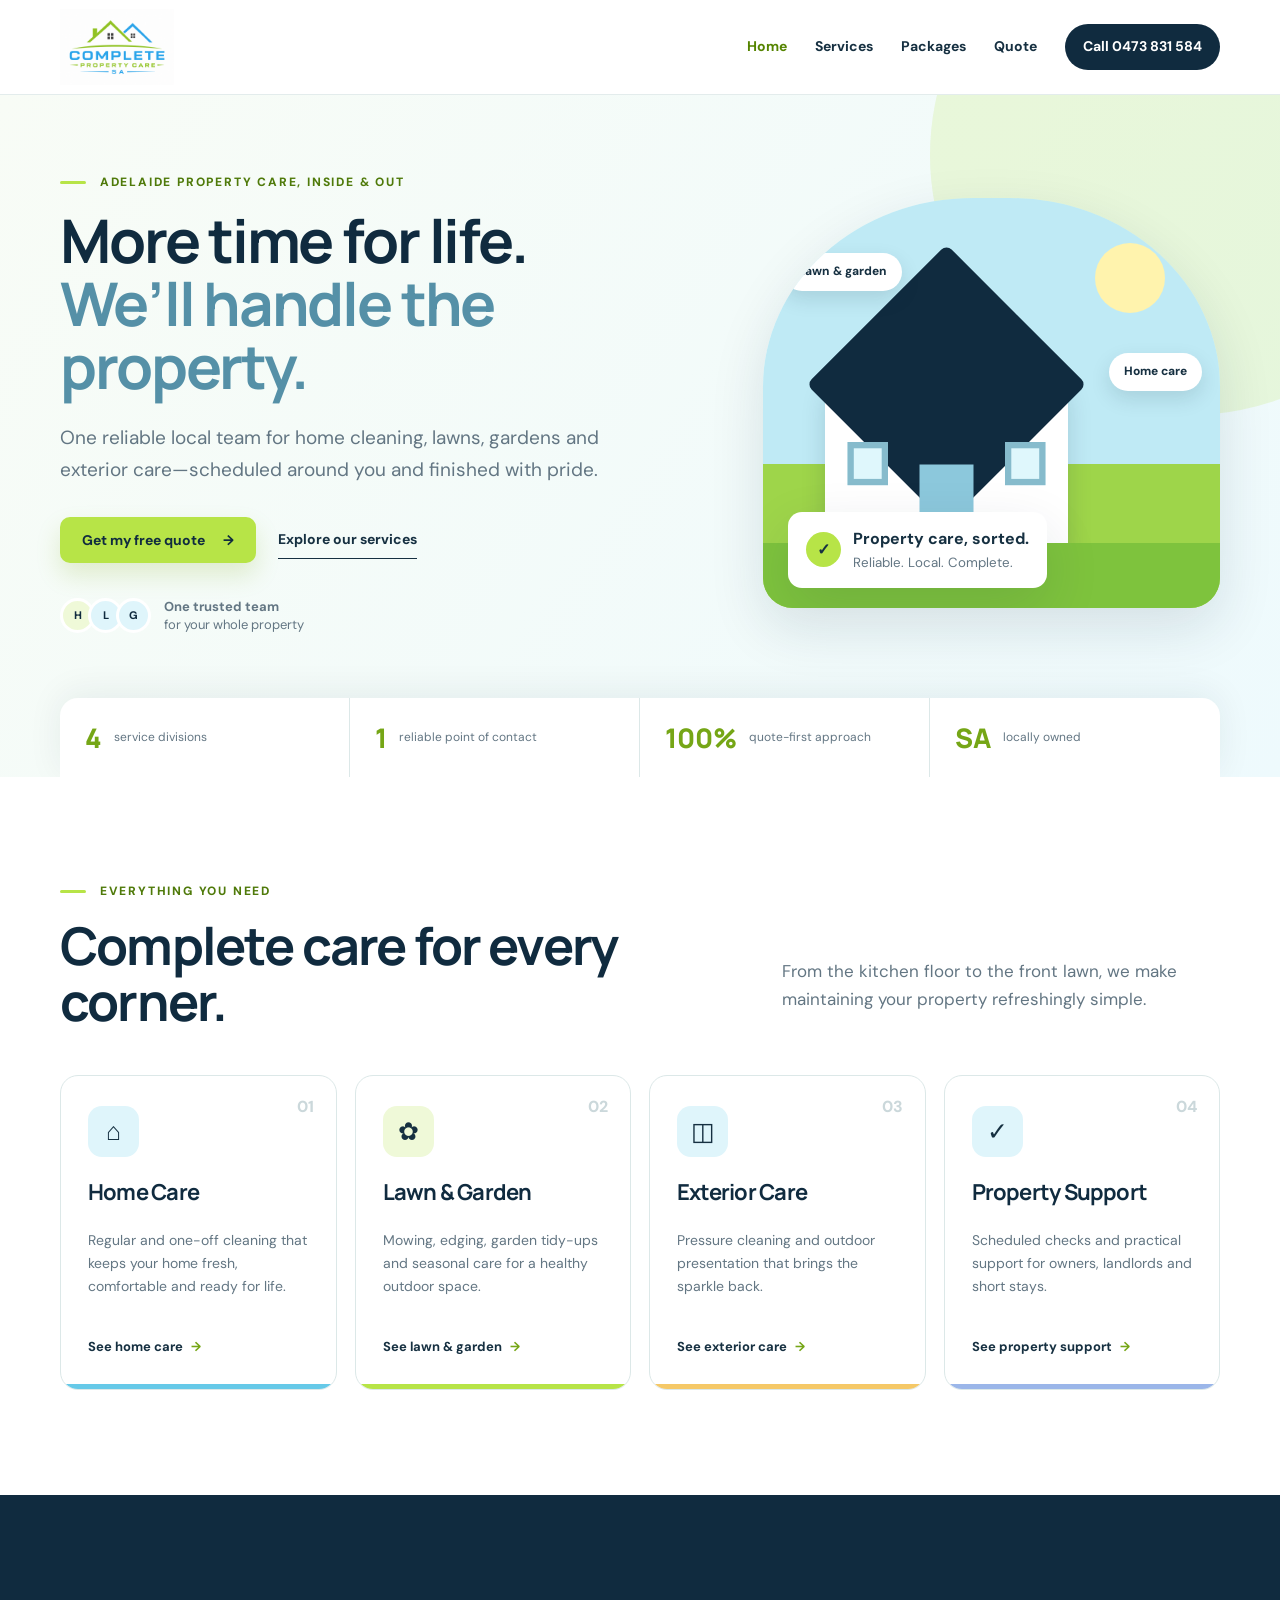
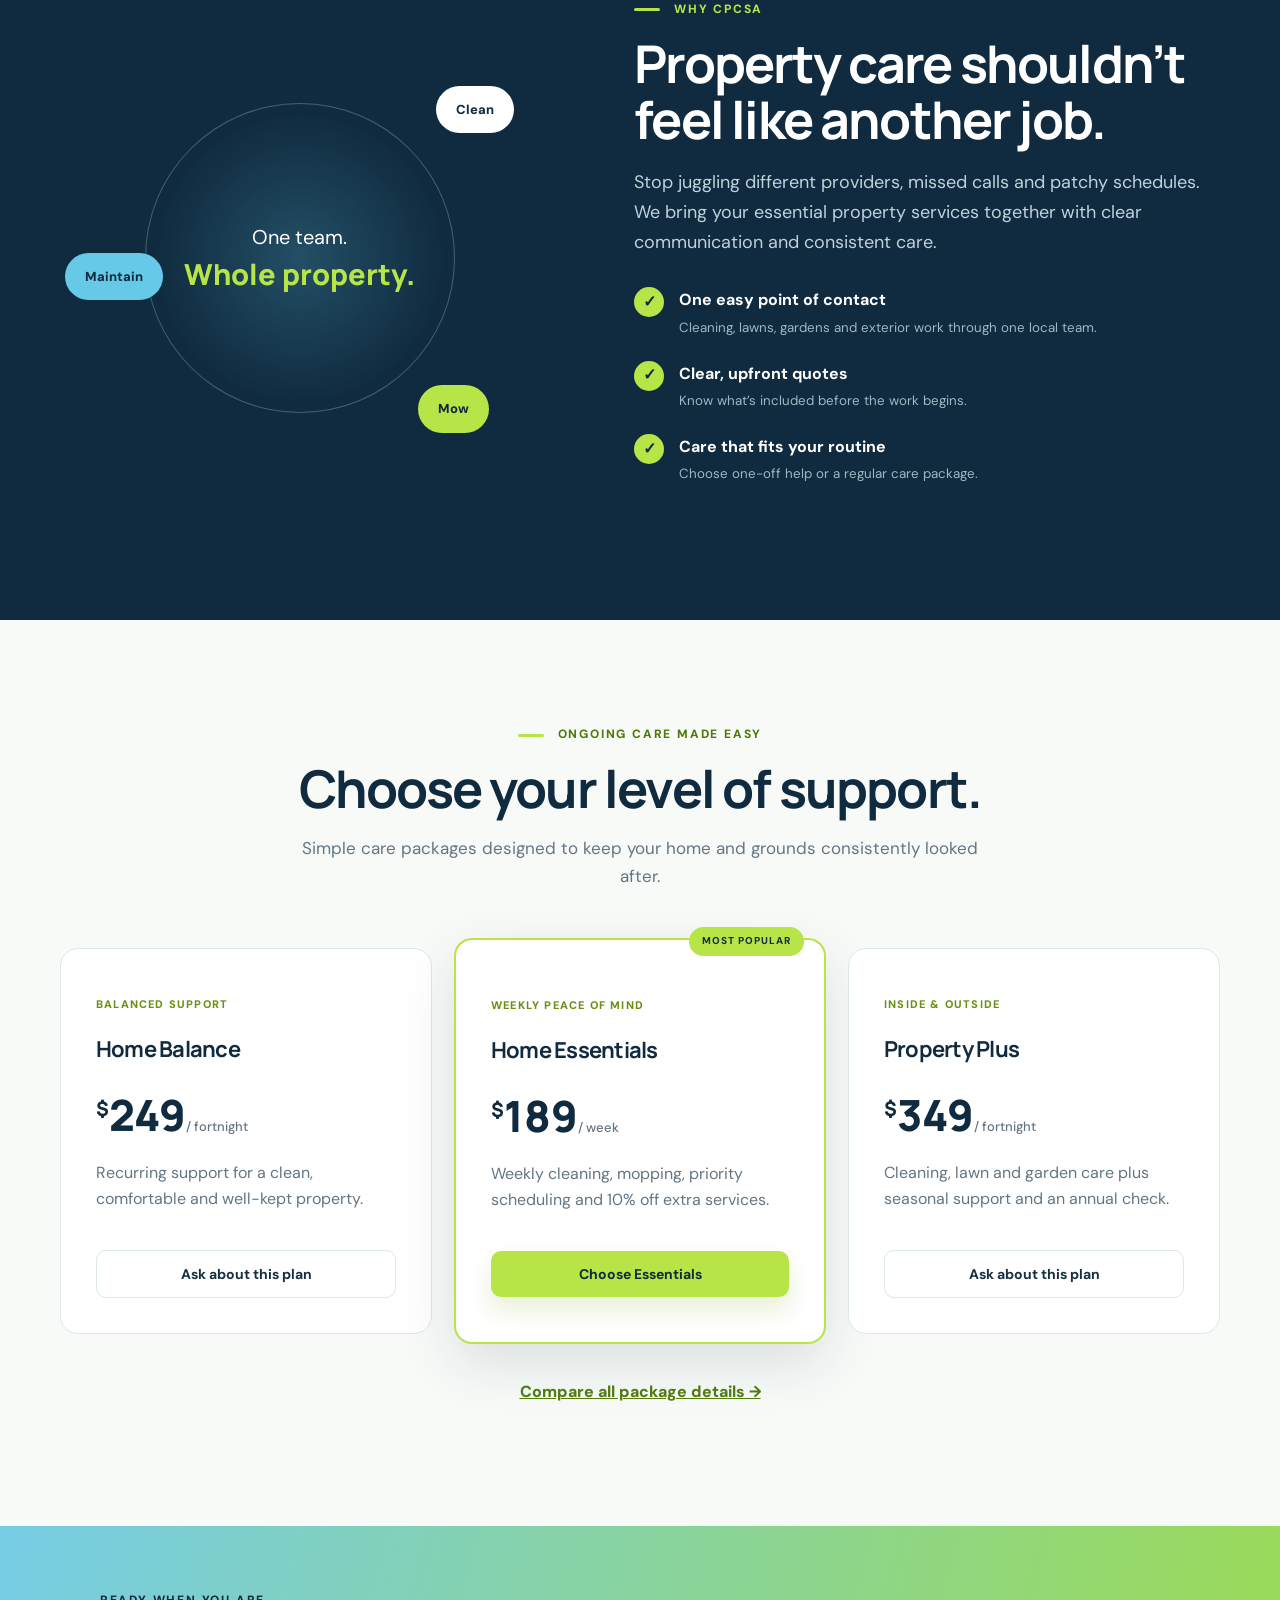
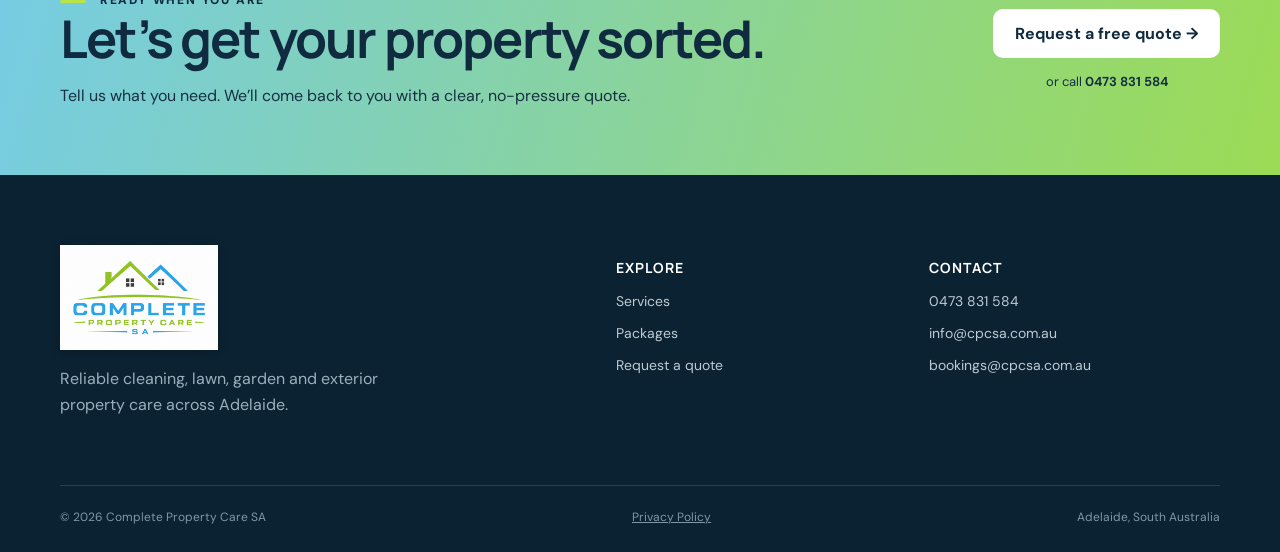
==== commit cebb06f0: "codex update logos and desktop design" ====
--- a/index.html
+++ b/index.html
@@ -11,7 +11,7 @@
 <body>
   <header class="site-header">
     <div class="container nav-wrap">
-      <a class="brand" href="index.html" aria-label="Complete Property Care SA home"><span class="brand-mark">CP</span><span>Complete Property Care <b>SA</b></span></a>
+      <a class="brand" href="index.html" aria-label="Complete Property Care SA home"><img class="brand-logo" src="assets/cpcsa-logo-web.png" alt="Complete Property Care SA"></a>
       <button class="menu-toggle" aria-expanded="false" aria-controls="main-nav"><span></span><span></span><span></span><span class="sr-only">Menu</span></button>
       <nav id="main-nav" class="nav" aria-label="Main navigation"><a class="active" href="index.html">Home</a><a href="services.html">Services</a><a href="packages-pricing.html">Packages</a><a href="quote.html">Quote</a><a class="nav-cta" href="tel:0473831584">Call 0473 831 584</a></nav>
     </div>
@@ -70,6 +70,7 @@
     <section class="cta-section"><div class="container cta"><div><p class="eyebrow light"><span></span> Ready when you are</p><h2>Let’s get your property sorted.</h2><p>Tell us what you need. We’ll come back to you with a clear, no-pressure quote.</p></div><div class="cta-actions"><a class="btn white" href="quote.html">Request a free quote →</a><a href="tel:0473831584">or call <strong>0473 831 584</strong></a></div></div></section>
   </main>
 
-  <footer class="footer"><div class="container footer-top"><div class="footer-brand"><a class="brand" href="index.html"><span class="brand-mark">CP</span><span>Complete Property Care <b>SA</b></span></a><p>Reliable cleaning, lawn, garden and exterior property care across Adelaide.</p></div><div><h3>Explore</h3><a href="services.html">Services</a><a href="packages-pricing.html">Packages</a><a href="quote.html">Request a quote</a></div><div><h3>Contact</h3><a href="tel:0473831584">0473 831 584</a><a href="mailto:info@cpcsa.com.au">info@cpcsa.com.au</a><a href="mailto:bookings@cpcsa.com.au">bookings@cpcsa.com.au</a></div></div><div class="container footer-bottom"><span>© 2026 Complete Property Care SA</span><a href="privacy.html">Privacy Policy</a><span>Adelaide, South Australia</span></div></footer>
+  <footer class="footer"><div class="container footer-top"><div class="footer-brand"><a class="brand" href="index.html"><img class="brand-logo footer-logo" src="assets/cpcsa-logo-web.png" alt="Complete Property Care SA"></a><p>Reliable cleaning, lawn, garden and exterior property care across Adelaide.</p></div><div><h3>Explore</h3><a href="services.html">Services</a><a href="packages-pricing.html">Packages</a><a href="quote.html">Request a quote</a></div><div><h3>Contact</h3><a href="tel:0473831584">0473 831 584</a><a href="mailto:info@cpcsa.com.au">info@cpcsa.com.au</a><a href="mailto:bookings@cpcsa.com.au">bookings@cpcsa.com.au</a></div></div><div class="container footer-bottom"><span>© 2026 Complete Property Care SA</span><a href="privacy.html">Privacy Policy</a><span>Adelaide, South Australia</span></div></footer>
 </body>
 </html>
+
--- a/styles.css
+++ b/styles.css
@@ -11,3 +11,9 @@
 .page-hero{background:linear-gradient(125deg,#f7fbf5,#e8f8fc);padding:80px 0}.page-hero .container{max-width:850px;text-align:center}.page-hero h1{font-size:clamp(42px,6vw,64px)}.page-hero p:last-child{font-size:18px;color:var(--muted)}.detail-section{padding:75px 0;border-bottom:1px solid var(--line)}.detail-grid{display:grid;grid-template-columns:.75fr 1.25fr;gap:75px}.detail-list{display:grid;grid-template-columns:1fr 1fr;gap:12px;list-style:none;padding:0}.detail-list li{padding:13px;background:var(--cream);border-radius:9px;font-weight:600;font-size:14px}.detail-list li:before{content:'✓';color:#6c9910;margin-right:8px;font-weight:900}.quote-page{background:var(--cream)}.quote-grid{display:grid;grid-template-columns:.8fr 1.2fr;gap:70px;align-items:start}.contact-card{background:var(--navy);color:white;padding:32px;border-radius:18px;margin-top:30px}.contact-card a{display:block;color:white;margin:10px 0}.quote-form{background:white;padding:38px;border-radius:20px;box-shadow:var(--shadow)}.form-row{display:grid;grid-template-columns:1fr 1fr;gap:17px}.quote-form label{display:block;font-size:13px;font-weight:800;margin-bottom:18px}.quote-form input,.quote-form select,.quote-form textarea{display:block;width:100%;margin-top:7px;padding:13px;border:1px solid #cfdedf;border-radius:9px;font:inherit;background:white}.quote-form textarea{resize:vertical}.quote-form .btn{width:100%}.fine-print{font-size:11px;color:var(--muted);text-align:center}.legal{padding:75px 0}.legal .container{max-width:800px}.legal h1{font-size:48px}.legal h2{font-size:25px;margin-top:38px}
 @media(max-width:900px){.menu-toggle{display:block}.nav{display:none;position:absolute;top:81px;left:0;right:0;background:white;padding:25px;box-shadow:var(--shadow);flex-direction:column;align-items:stretch}.nav.open{display:flex}.nav-cta{text-align:center}.hero{padding-top:65px}.hero-grid,.why-grid,.quote-grid,.detail-grid{grid-template-columns:1fr}.hero-visual{max-width:540px;width:100%;margin:auto}.stats,.service-grid{grid-template-columns:1fr 1fr}.section-heading.split{grid-template-columns:1fr;gap:10px}.why-grid{gap:35px}.pricing-grid{grid-template-columns:1fr;max-width:600px;margin:auto}.price-card>p:not(.price):not(.plan-label){min-height:0}.cta{display:block;text-align:center}.cta-actions{margin-top:28px}.footer-top{grid-template-columns:1fr 1fr}.footer-brand{grid-column:1/-1}}
 @media(max-width:580px){.container{width:min(100% - 30px,1160px)}.brand{font-size:14px}.brand-mark{width:42px;height:42px}.hero{padding-top:45px}.hero-grid{gap:35px}.hero-visual{height:330px}.house{transform:scale(.72);transform-origin:bottom left;left:65px}.service-pill{display:none}.stats{grid-template-columns:1fr 1fr}.stats div{padding:18px 14px}.section{padding:75px 0}.service-grid{grid-template-columns:1fr}.service-card p{min-height:0}.why-art{height:330px}.big-circle{width:245px;height:245px}.o1{right:0}.o2{right:5px}.detail-list,.form-row{grid-template-columns:1fr}.footer-top{grid-template-columns:1fr}.footer-brand{grid-column:auto}.footer-bottom{flex-direction:column;gap:8px}.quote-form{padding:25px}}
+
+/* Official brand and refined wide-screen proportions */
+.brand-logo{display:block;width:190px;height:76px;object-fit:contain;object-position:left center}.footer-logo{width:225px;height:105px;filter:drop-shadow(0 2px 4px rgba(0,0,0,.2))}.service-pill,.float-card{z-index:3}
+@media(min-width:901px){.nav-wrap{min-height:94px}.hero{padding-top:78px}.hero-grid{grid-template-columns:1.18fr .82fr;gap:46px;padding-bottom:65px}.hero h1{font-size:clamp(52px,4.7vw,64px);line-height:1.05}.hero-visual{height:410px;border-radius:46% 46% 30px 30px}.house{left:62px;transform:scale(.9);transform-origin:bottom left}.stats div{padding:21px 25px}}
+@media(max-width:900px){.nav{top:93px}.nav-wrap{min-height:94px}}
+@media(max-width:580px){.brand-logo{width:145px;height:65px}.footer-logo{width:200px;height:90px}.nav{top:93px}}
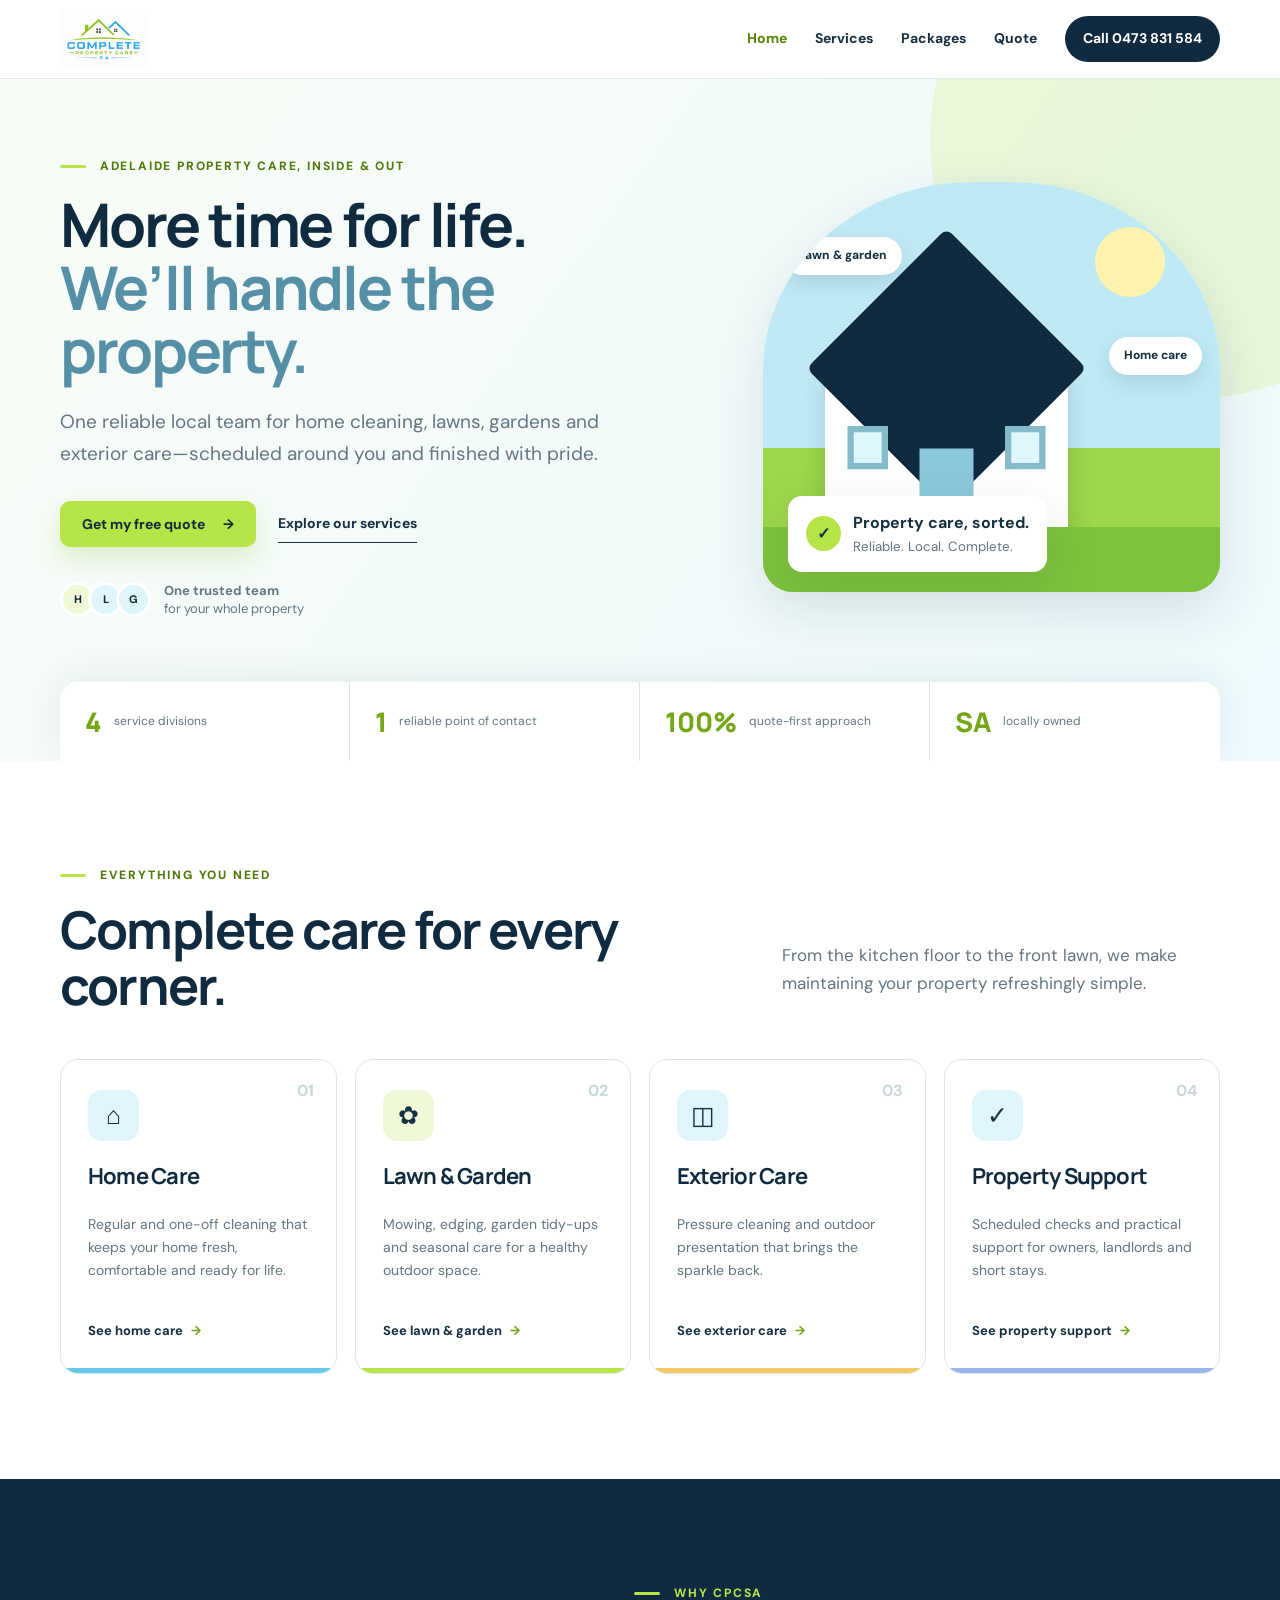
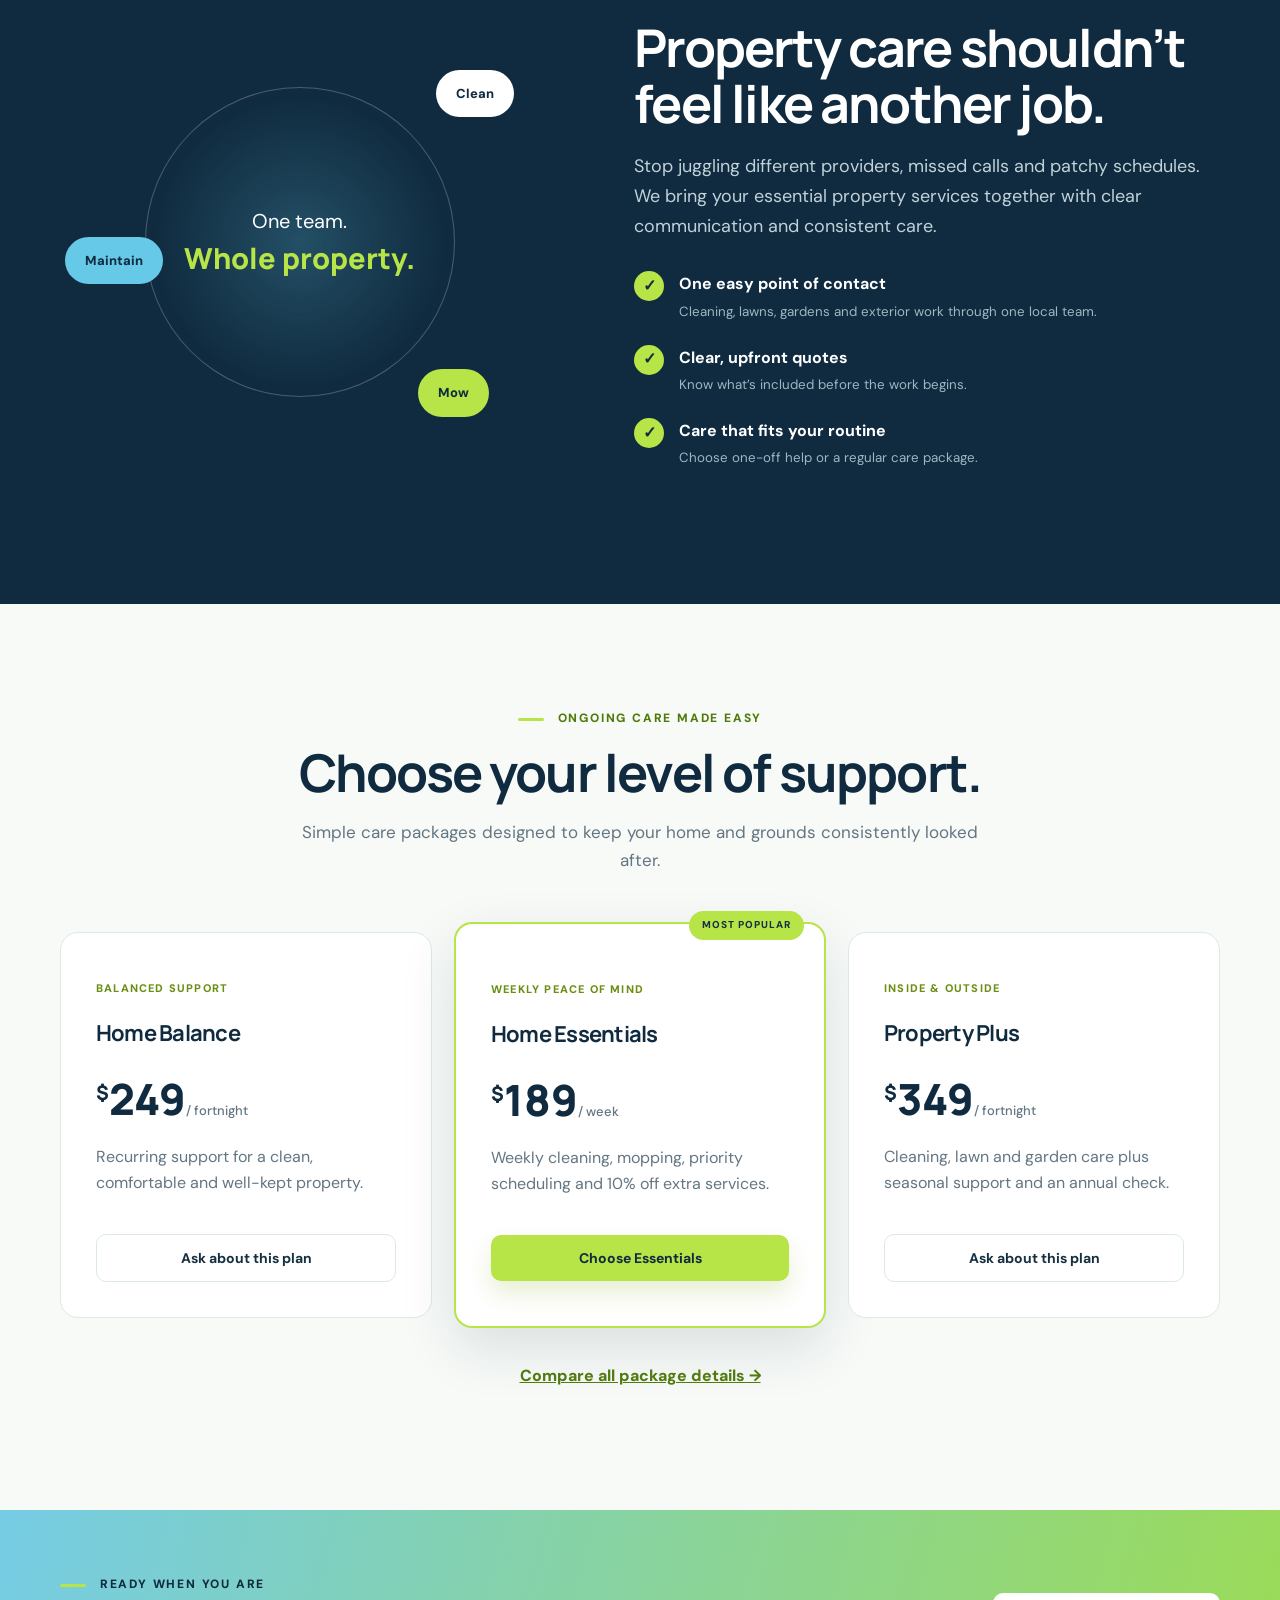
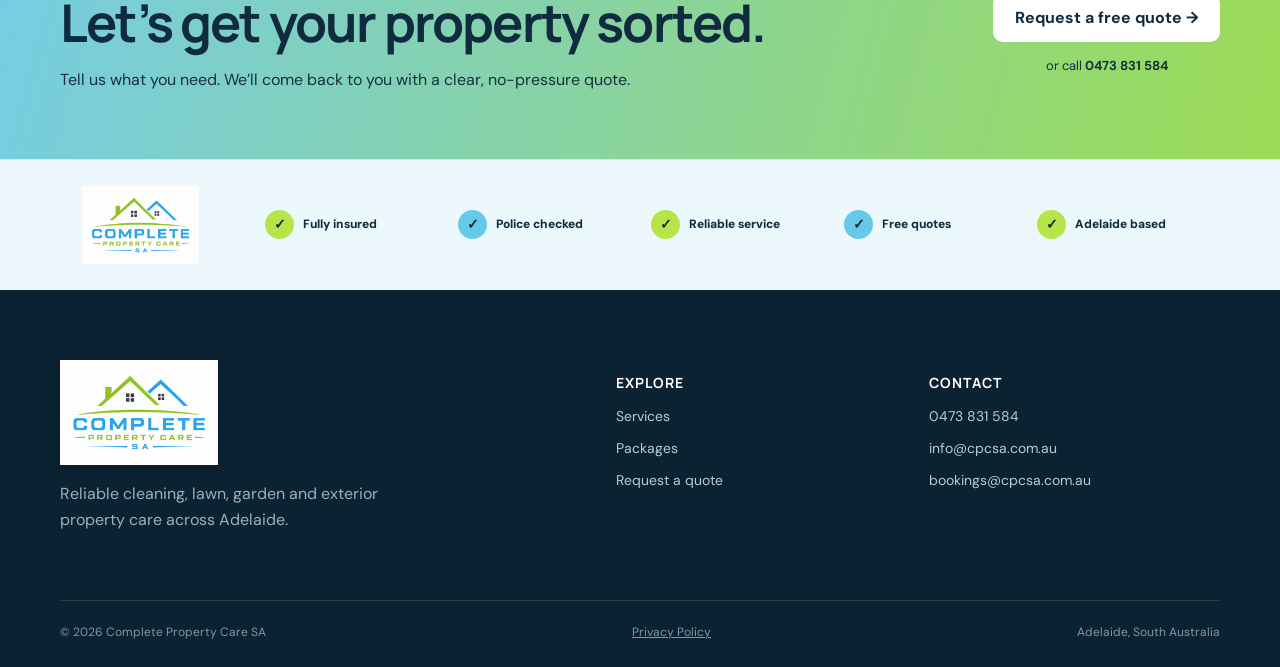
==== commit ad965b6d: "codex update - logos and designs 1.0" ====
--- a/index.html
+++ b/index.html
@@ -68,7 +68,7 @@
     </section>
 
     <section class="cta-section"><div class="container cta"><div><p class="eyebrow light"><span></span> Ready when you are</p><h2>Let’s get your property sorted.</h2><p>Tell us what you need. We’ll come back to you with a clear, no-pressure quote.</p></div><div class="cta-actions"><a class="btn white" href="quote.html">Request a free quote →</a><a href="tel:0473831584">or call <strong>0473 831 584</strong></a></div></div></section>
-  </main>
+  <section class="trust-brand-band" aria-label="Why choose Complete Property Care SA"><div class="container trust-brand-inner"><img class="trust-mini-logo" src="assets/cpcsa-main-logo.png" alt="Complete Property Care SA"><div class="trust-points"><div class="trust-point"><span>&#10003;</span>Fully insured</div><div class="trust-point"><span>&#10003;</span>Police checked</div><div class="trust-point"><span>&#10003;</span>Reliable service</div><div class="trust-point"><span>&#10003;</span>Free quotes</div><div class="trust-point"><span>&#10003;</span>Adelaide based</div></div></div></section></main>
 
   <footer class="footer"><div class="container footer-top"><div class="footer-brand"><a class="brand" href="index.html"><img class="brand-logo footer-logo" src="assets/cpcsa-logo-web.png" alt="Complete Property Care SA"></a><p>Reliable cleaning, lawn, garden and exterior property care across Adelaide.</p></div><div><h3>Explore</h3><a href="services.html">Services</a><a href="packages-pricing.html">Packages</a><a href="quote.html">Request a quote</a></div><div><h3>Contact</h3><a href="tel:0473831584">0473 831 584</a><a href="mailto:info@cpcsa.com.au">info@cpcsa.com.au</a><a href="mailto:bookings@cpcsa.com.au">bookings@cpcsa.com.au</a></div></div><div class="container footer-bottom"><span>© 2026 Complete Property Care SA</span><a href="privacy.html">Privacy Policy</a><span>Adelaide, South Australia</span></div></footer>
 </body>
--- a/styles.css
+++ b/styles.css
@@ -13,7 +13,13 @@
 @media(max-width:580px){.container{width:min(100% - 30px,1160px)}.brand{font-size:14px}.brand-mark{width:42px;height:42px}.hero{padding-top:45px}.hero-grid{gap:35px}.hero-visual{height:330px}.house{transform:scale(.72);transform-origin:bottom left;left:65px}.service-pill{display:none}.stats{grid-template-columns:1fr 1fr}.stats div{padding:18px 14px}.section{padding:75px 0}.service-grid{grid-template-columns:1fr}.service-card p{min-height:0}.why-art{height:330px}.big-circle{width:245px;height:245px}.o1{right:0}.o2{right:5px}.detail-list,.form-row{grid-template-columns:1fr}.footer-top{grid-template-columns:1fr}.footer-brand{grid-column:auto}.footer-bottom{flex-direction:column;gap:8px}.quote-form{padding:25px}}
 
 /* Official brand and refined wide-screen proportions */
-.brand-logo{display:block;width:190px;height:76px;object-fit:contain;object-position:left center}.footer-logo{width:225px;height:105px;filter:drop-shadow(0 2px 4px rgba(0,0,0,.2))}.service-pill,.float-card{z-index:3}
-@media(min-width:901px){.nav-wrap{min-height:94px}.hero{padding-top:78px}.hero-grid{grid-template-columns:1.18fr .82fr;gap:46px;padding-bottom:65px}.hero h1{font-size:clamp(52px,4.7vw,64px);line-height:1.05}.hero-visual{height:410px;border-radius:46% 46% 30px 30px}.house{left:62px;transform:scale(.9);transform-origin:bottom left}.stats div{padding:21px 25px}}
-@media(max-width:900px){.nav{top:93px}.nav-wrap{min-height:94px}}
-@media(max-width:580px){.brand-logo{width:145px;height:65px}.footer-logo{width:200px;height:90px}.nav{top:93px}}
+.brand-logo{display:block;width:145px;height:58px;object-fit:contain;object-position:left center}.footer-logo{width:225px;height:105px;filter:drop-shadow(0 2px 4px rgba(0,0,0,.2))}.service-pill,.float-card{z-index:3}
+@media(min-width:901px){.nav-wrap{min-height:78px}.hero{padding-top:78px}.hero-grid{grid-template-columns:1.18fr .82fr;gap:46px;padding-bottom:65px}.hero h1{font-size:clamp(52px,4.7vw,64px);line-height:1.05}.hero-visual{height:410px;border-radius:46% 46% 30px 30px}.house{left:62px;transform:scale(.9);transform-origin:bottom left}.stats div{padding:21px 25px}}
+@media(max-width:900px){.nav{top:77px}.nav-wrap{min-height:78px}}
+@media(max-width:580px){.brand-logo{width:125px;height:54px}.footer-logo{width:200px;height:90px}.nav{top:77px}}
+
+/* CPCSA brand showcases and trust credentials */
+.brand-showcase{padding:42px 0;background:#fff;border-bottom:1px solid var(--line)}.brand-showcase-inner{display:grid;grid-template-columns:minmax(240px,.72fr) 1.28fr;align-items:center;gap:55px}.brand-showcase img{display:block;width:100%;max-height:250px;object-fit:contain}.brand-showcase-copy h2{font-size:clamp(28px,3vw,40px);margin-bottom:10px}.brand-showcase-copy p{margin:0;color:var(--muted)}
+.trust-brand-band{background:#edf8fd;border-top:1px solid #cfeaf4;padding:26px 0}.trust-brand-inner{display:grid;grid-template-columns:170px 1fr;align-items:center;gap:35px}.trust-mini-logo{width:160px;height:78px;object-fit:contain}.trust-points{display:grid;grid-template-columns:repeat(5,1fr);gap:10px}.trust-point{display:flex;align-items:center;gap:9px;font-size:12px;font-weight:800;color:var(--navy)}.trust-point span{flex:0 0 29px;height:29px;display:grid;place-items:center;border-radius:50%;background:var(--lime);font-size:14px}.trust-point:nth-child(even) span{background:var(--blue)}
+@media(max-width:900px){.trust-brand-inner{grid-template-columns:1fr}.trust-mini-logo{margin:auto}.trust-points{grid-template-columns:repeat(3,1fr)}.brand-showcase-inner{grid-template-columns:1fr;text-align:center}.brand-showcase img{max-width:700px;margin:auto}}
+@media(max-width:580px){.trust-points{grid-template-columns:1fr 1fr}.trust-point:last-child{grid-column:1/-1}.brand-showcase{padding:28px 0}.brand-showcase-inner{gap:22px}}
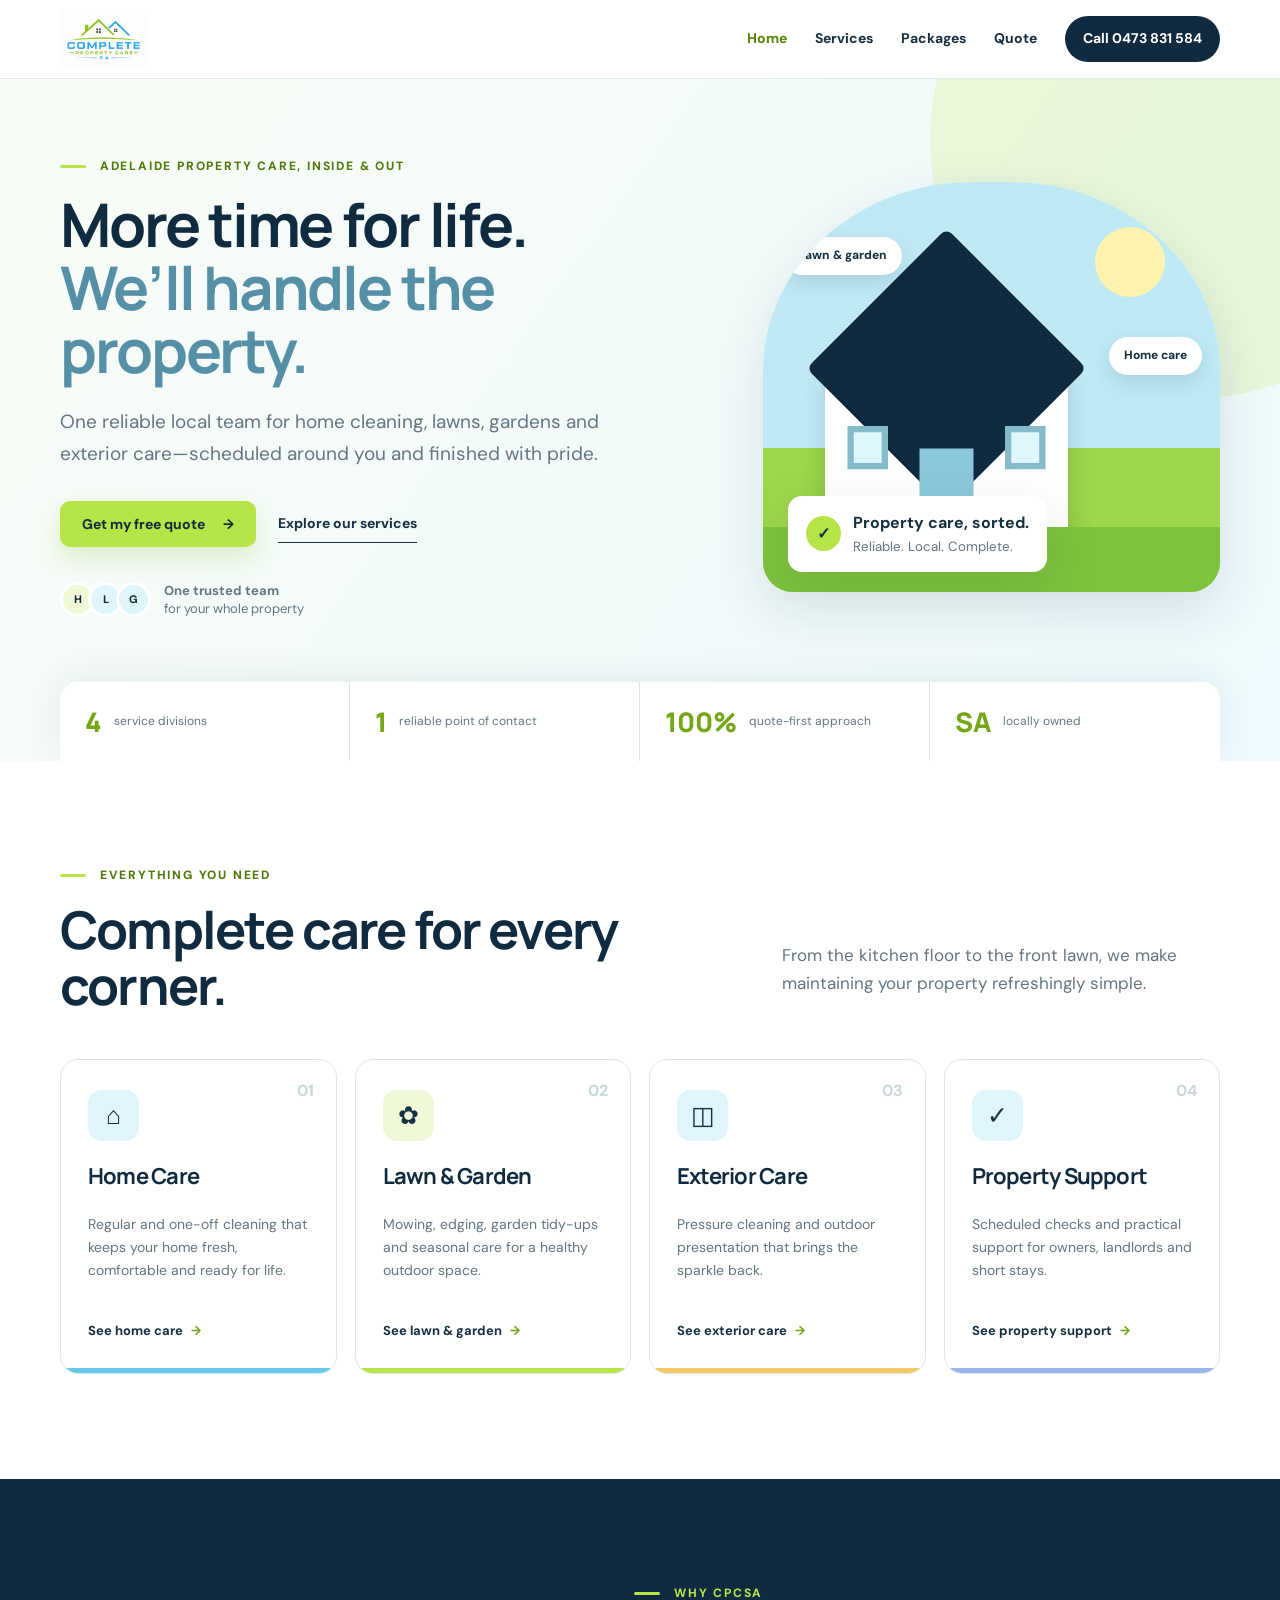
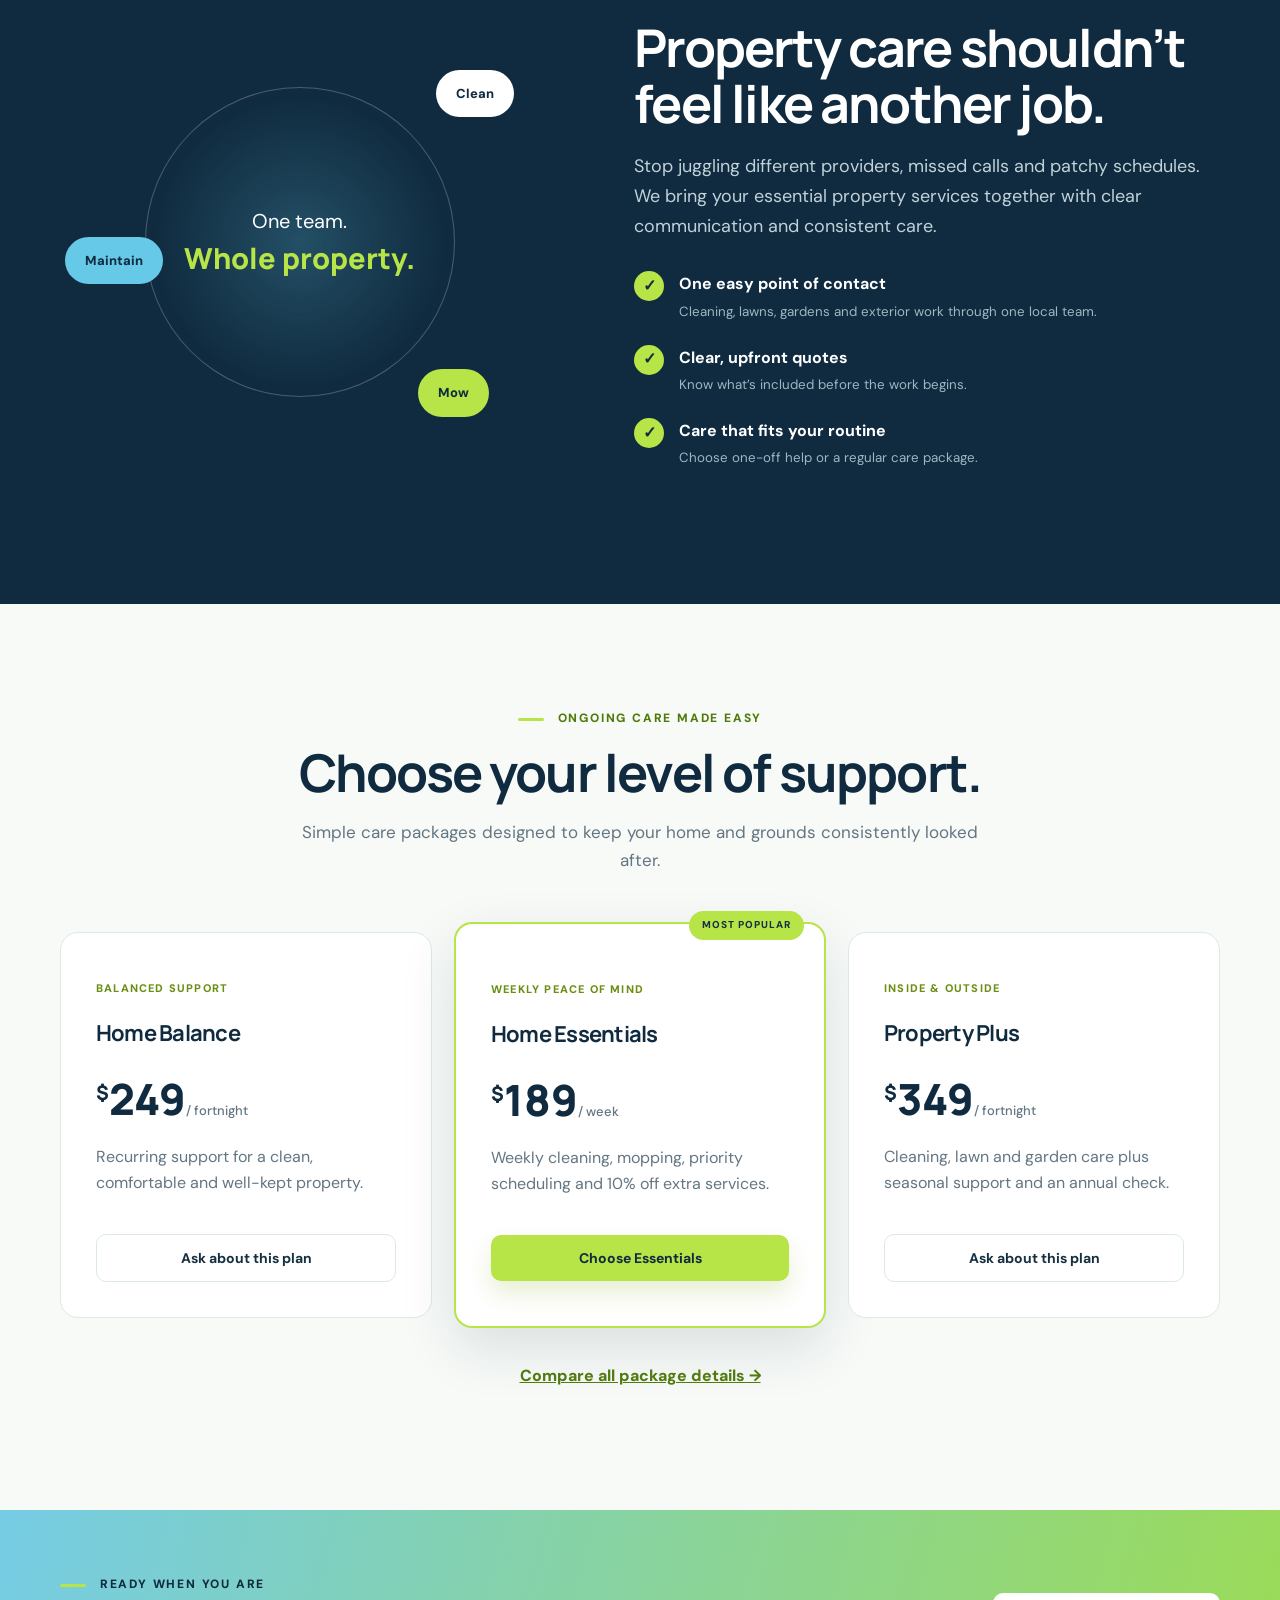
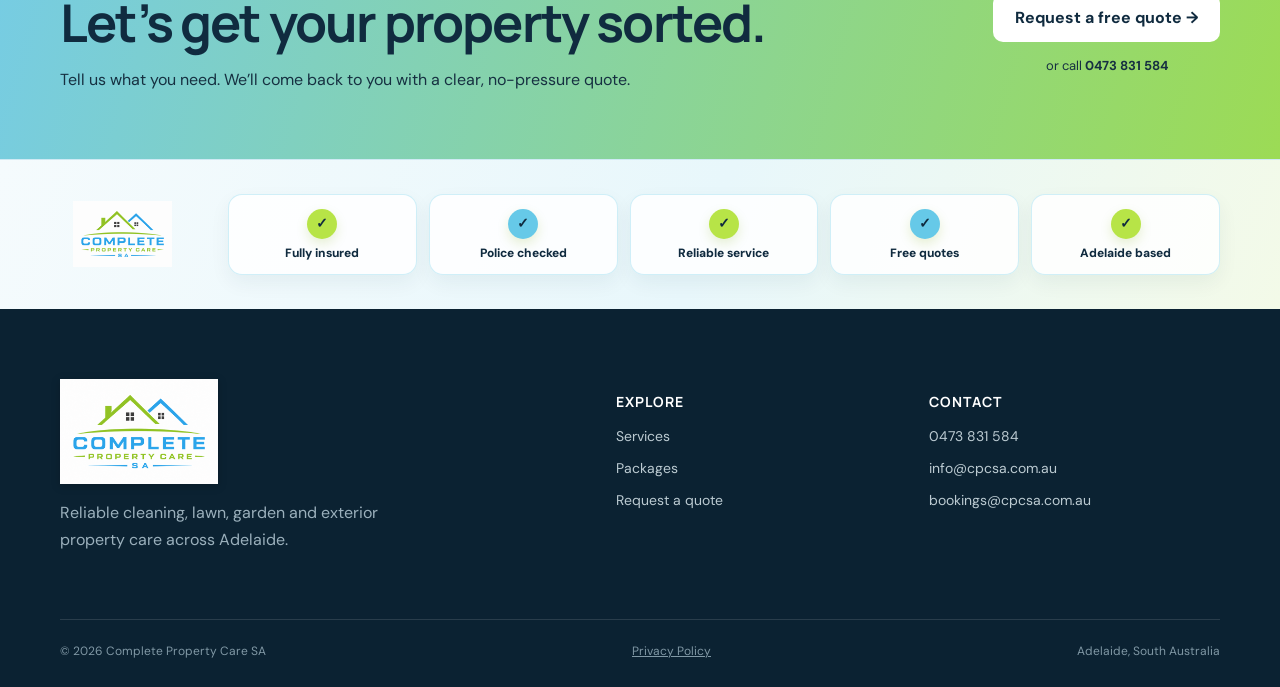
==== commit f6ce526f: "aa" ====
--- a/index.html
+++ b/index.html
@@ -5,7 +5,7 @@
   <meta name="viewport" content="width=device-width,initial-scale=1">
   <meta name="description" content="Reliable home cleaning, lawn, garden and exterior property care across Adelaide.">
   <title>Complete Property Care SA | Adelaide Property Care</title>
-  <link rel="stylesheet" href="styles.css">
+  <link rel="stylesheet" href="styles.css?v=20260710-3">
   <script src="script.js" defer></script>
 </head>
 <body>
--- a/styles.css
+++ b/styles.css
@@ -23,3 +23,13 @@
 .trust-brand-band{background:#edf8fd;border-top:1px solid #cfeaf4;padding:26px 0}.trust-brand-inner{display:grid;grid-template-columns:170px 1fr;align-items:center;gap:35px}.trust-mini-logo{width:160px;height:78px;object-fit:contain}.trust-points{display:grid;grid-template-columns:repeat(5,1fr);gap:10px}.trust-point{display:flex;align-items:center;gap:9px;font-size:12px;font-weight:800;color:var(--navy)}.trust-point span{flex:0 0 29px;height:29px;display:grid;place-items:center;border-radius:50%;background:var(--lime);font-size:14px}.trust-point:nth-child(even) span{background:var(--blue)}
 @media(max-width:900px){.trust-brand-inner{grid-template-columns:1fr}.trust-mini-logo{margin:auto}.trust-points{grid-template-columns:repeat(3,1fr)}.brand-showcase-inner{grid-template-columns:1fr;text-align:center}.brand-showcase img{max-width:700px;margin:auto}}
 @media(max-width:580px){.trust-points{grid-template-columns:1fr 1fr}.trust-point:last-child{grid-column:1/-1}.brand-showcase{padding:28px 0}.brand-showcase-inner{gap:22px}}
+
+@media(min-width:901px){
+  .trust-brand-band{padding:34px 0;background:linear-gradient(110deg,#f5fbfd 0%,#e8f7fb 55%,#f3fae8 100%)}
+  .trust-brand-inner{grid-template-columns:130px 1fr;gap:38px}
+  .trust-mini-logo{width:125px;height:66px}
+  .trust-points{gap:12px}
+  .trust-point{min-height:74px;padding:14px 12px;background:rgba(255,255,255,.86);border:1px solid rgba(102,201,232,.3);border-radius:14px;box-shadow:0 8px 20px rgba(16,43,63,.06);flex-direction:column;justify-content:center;text-align:center;gap:7px;font-size:12px;line-height:1.2}
+  .trust-point span{flex:0 0 30px;width:30px;height:30px;box-shadow:0 5px 12px rgba(126,172,19,.18)}
+  .trust-point:hover{transform:translateY(-3px);box-shadow:0 12px 24px rgba(16,43,63,.1)}
+}
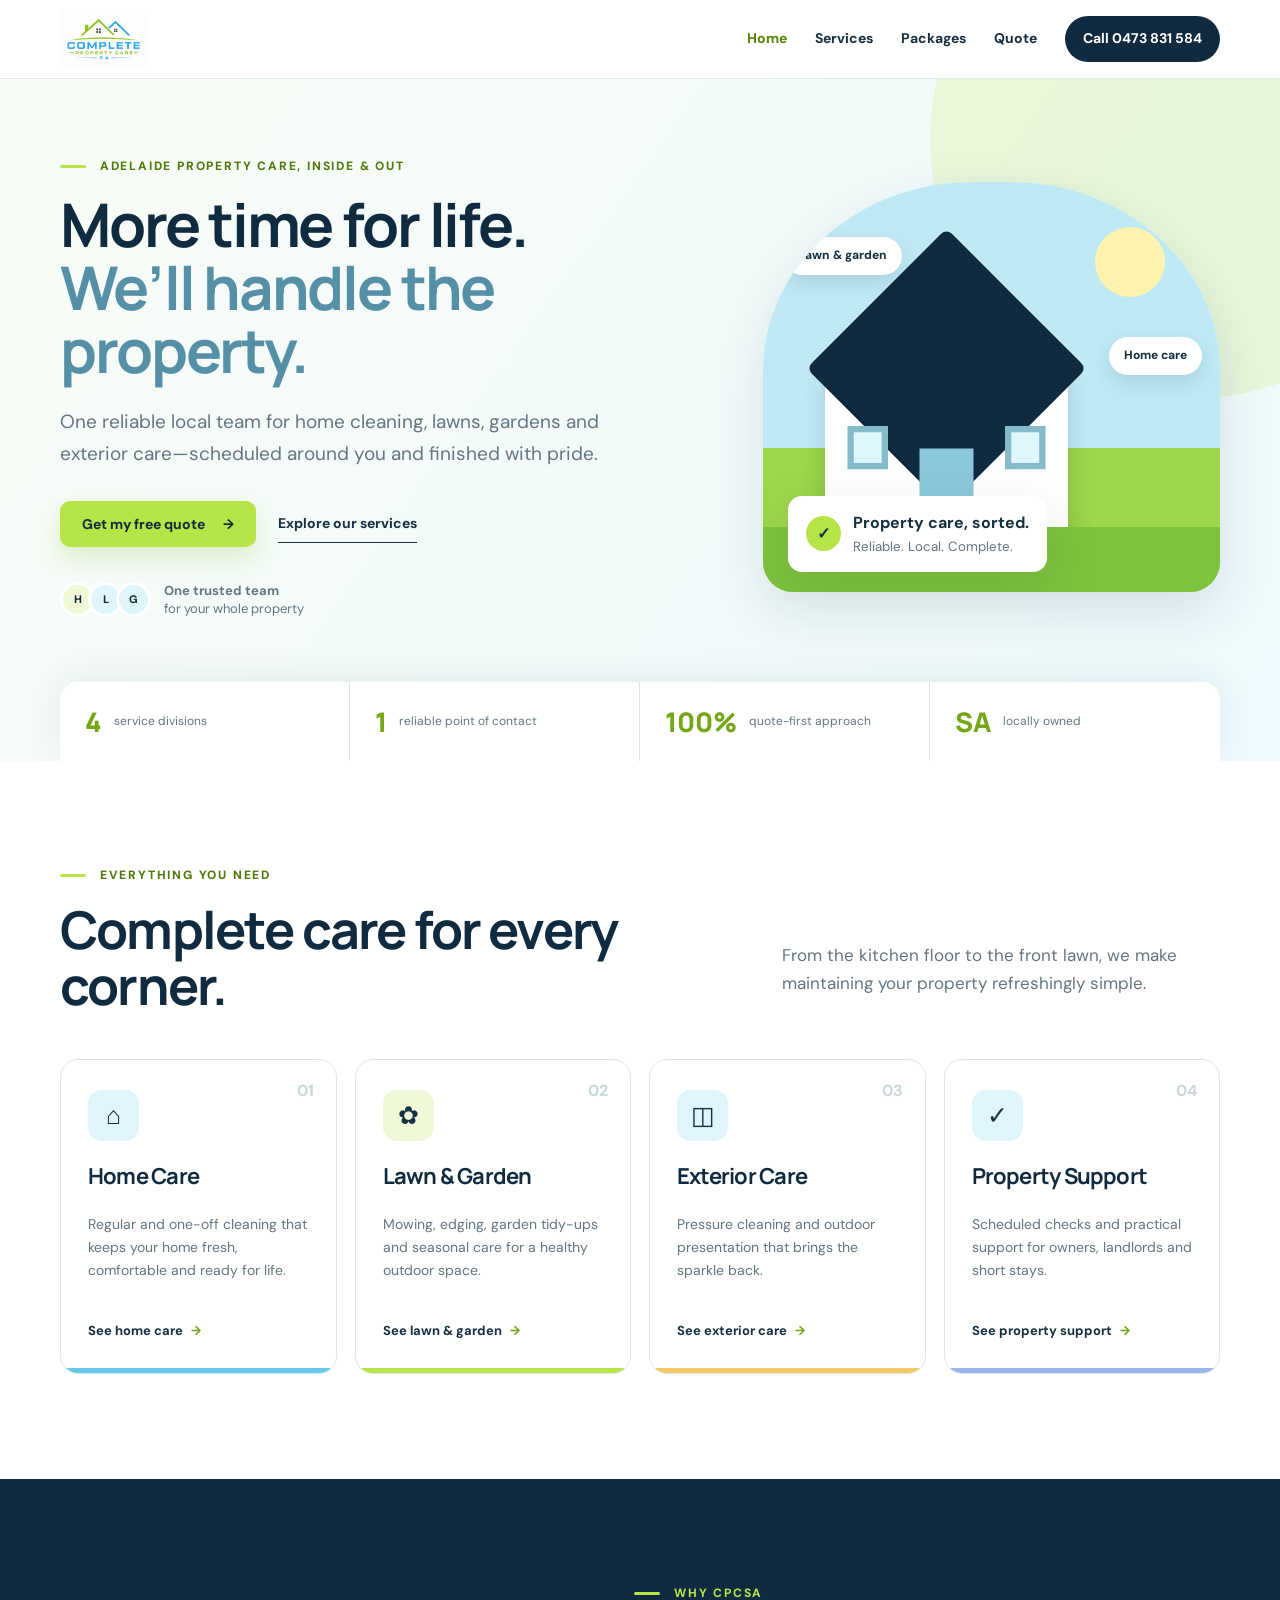
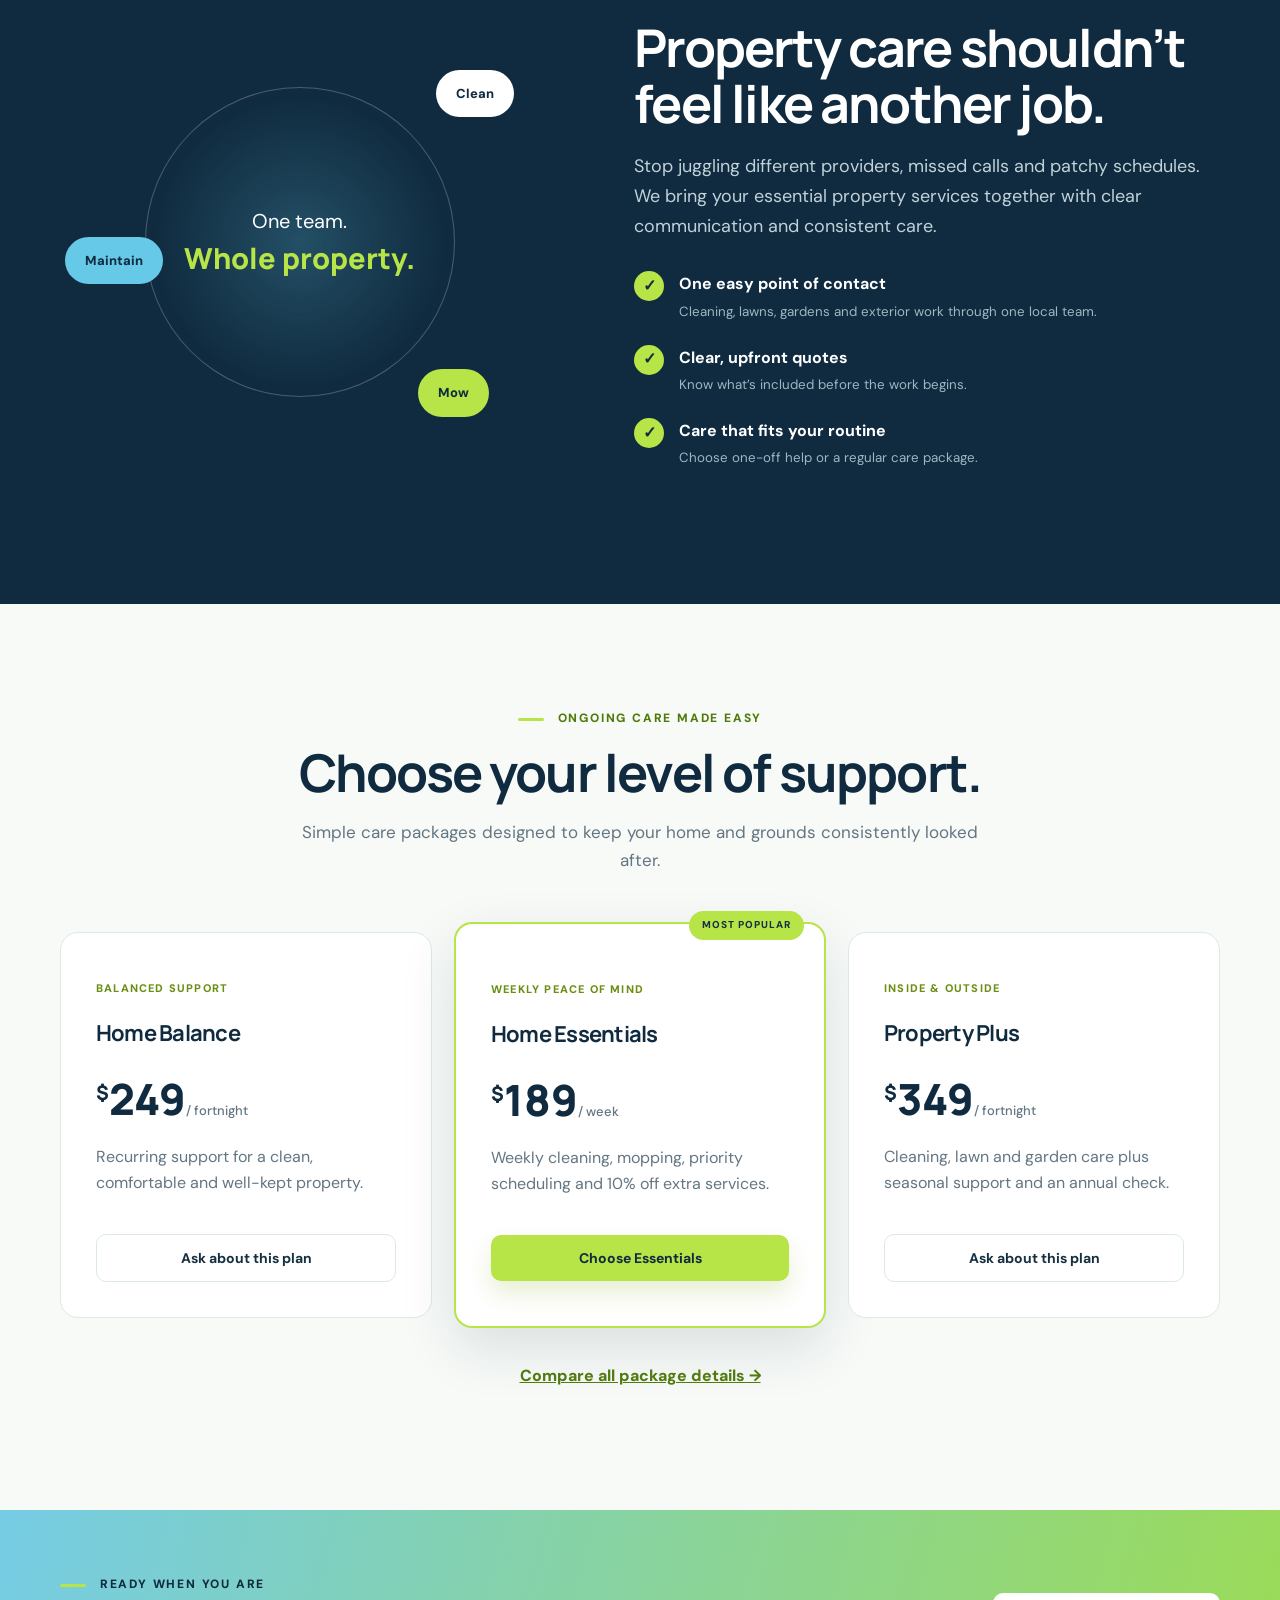
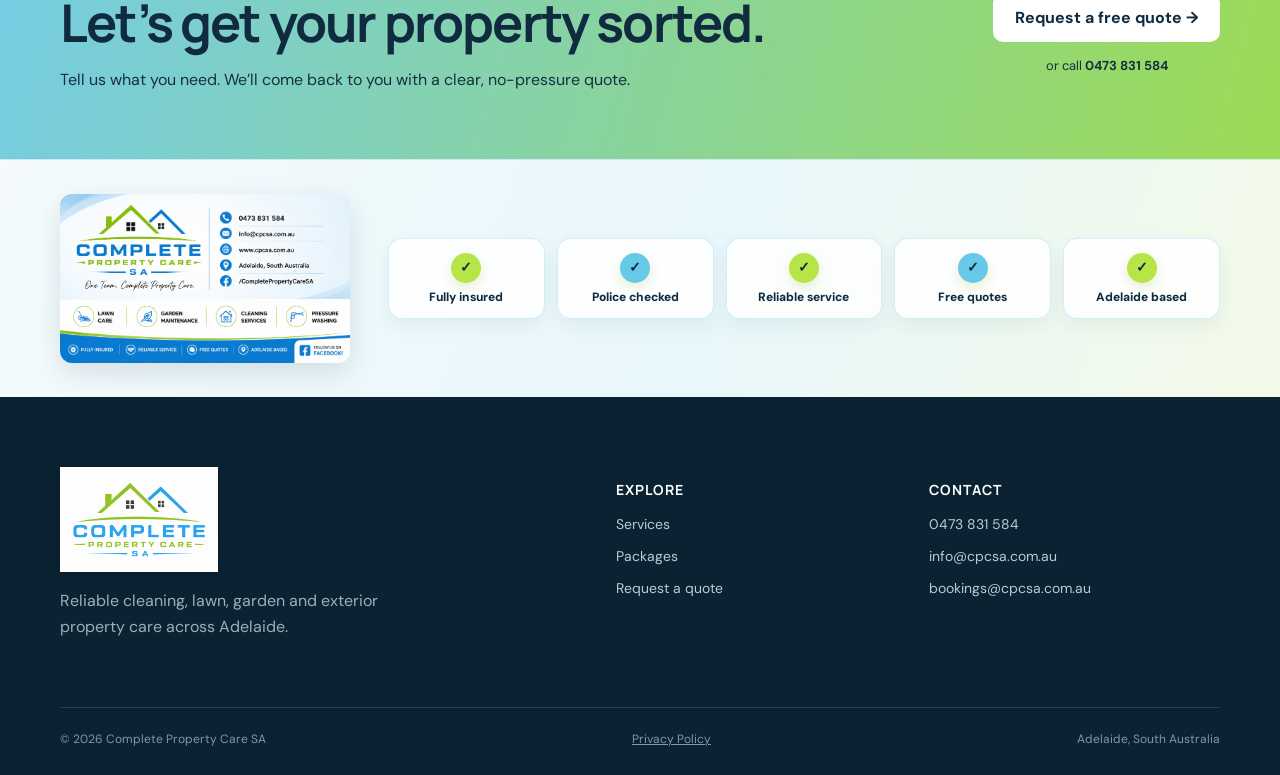
==== commit cd8b9d34: "contact card added to homepage" ====
--- a/index.html
+++ b/index.html
@@ -5,7 +5,7 @@
   <meta name="viewport" content="width=device-width,initial-scale=1">
   <meta name="description" content="Reliable home cleaning, lawn, garden and exterior property care across Adelaide.">
   <title>Complete Property Care SA | Adelaide Property Care</title>
-  <link rel="stylesheet" href="styles.css?v=20260710-3">
+  <link rel="stylesheet" href="styles.css?v=20260710-4">
   <script src="script.js" defer></script>
 </head>
 <body>
@@ -68,7 +68,7 @@
     </section>
 
     <section class="cta-section"><div class="container cta"><div><p class="eyebrow light"><span></span> Ready when you are</p><h2>Let’s get your property sorted.</h2><p>Tell us what you need. We’ll come back to you with a clear, no-pressure quote.</p></div><div class="cta-actions"><a class="btn white" href="quote.html">Request a free quote →</a><a href="tel:0473831584">or call <strong>0473 831 584</strong></a></div></div></section>
-  <section class="trust-brand-band" aria-label="Why choose Complete Property Care SA"><div class="container trust-brand-inner"><img class="trust-mini-logo" src="assets/cpcsa-main-logo.png" alt="Complete Property Care SA"><div class="trust-points"><div class="trust-point"><span>&#10003;</span>Fully insured</div><div class="trust-point"><span>&#10003;</span>Police checked</div><div class="trust-point"><span>&#10003;</span>Reliable service</div><div class="trust-point"><span>&#10003;</span>Free quotes</div><div class="trust-point"><span>&#10003;</span>Adelaide based</div></div></div></section></main>
+  <section class="trust-brand-band homepage-trust" aria-label="Why choose Complete Property Care SA"><div class="container trust-brand-inner"><img class="trust-reference-card" src="assets/cpcsa-business-card-back.png" alt="Complete Property Care SA contact details and services"><div class="trust-points"><div class="trust-point"><span>&#10003;</span>Fully insured</div><div class="trust-point"><span>&#10003;</span>Police checked</div><div class="trust-point"><span>&#10003;</span>Reliable service</div><div class="trust-point"><span>&#10003;</span>Free quotes</div><div class="trust-point"><span>&#10003;</span>Adelaide based</div></div></div></section></main>
 
   <footer class="footer"><div class="container footer-top"><div class="footer-brand"><a class="brand" href="index.html"><img class="brand-logo footer-logo" src="assets/cpcsa-logo-web.png" alt="Complete Property Care SA"></a><p>Reliable cleaning, lawn, garden and exterior property care across Adelaide.</p></div><div><h3>Explore</h3><a href="services.html">Services</a><a href="packages-pricing.html">Packages</a><a href="quote.html">Request a quote</a></div><div><h3>Contact</h3><a href="tel:0473831584">0473 831 584</a><a href="mailto:info@cpcsa.com.au">info@cpcsa.com.au</a><a href="mailto:bookings@cpcsa.com.au">bookings@cpcsa.com.au</a></div></div><div class="container footer-bottom"><span>© 2026 Complete Property Care SA</span><a href="privacy.html">Privacy Policy</a><span>Adelaide, South Australia</span></div></footer>
 </body>
--- a/styles.css
+++ b/styles.css
@@ -33,3 +33,7 @@
   .trust-point span{flex:0 0 30px;width:30px;height:30px;box-shadow:0 5px 12px rgba(126,172,19,.18)}
   .trust-point:hover{transform:translateY(-3px);box-shadow:0 12px 24px rgba(16,43,63,.1)}
 }
+
+.trust-reference-card{display:block;width:100%;max-width:620px;height:auto;border-radius:12px;box-shadow:0 10px 28px rgba(16,43,63,.13)}
+.homepage-trust .trust-brand-inner{grid-template-columns:minmax(250px,290px) 1fr}
+@media(max-width:900px){.trust-reference-card{margin:0 auto}.homepage-trust .trust-brand-inner{grid-template-columns:1fr}}
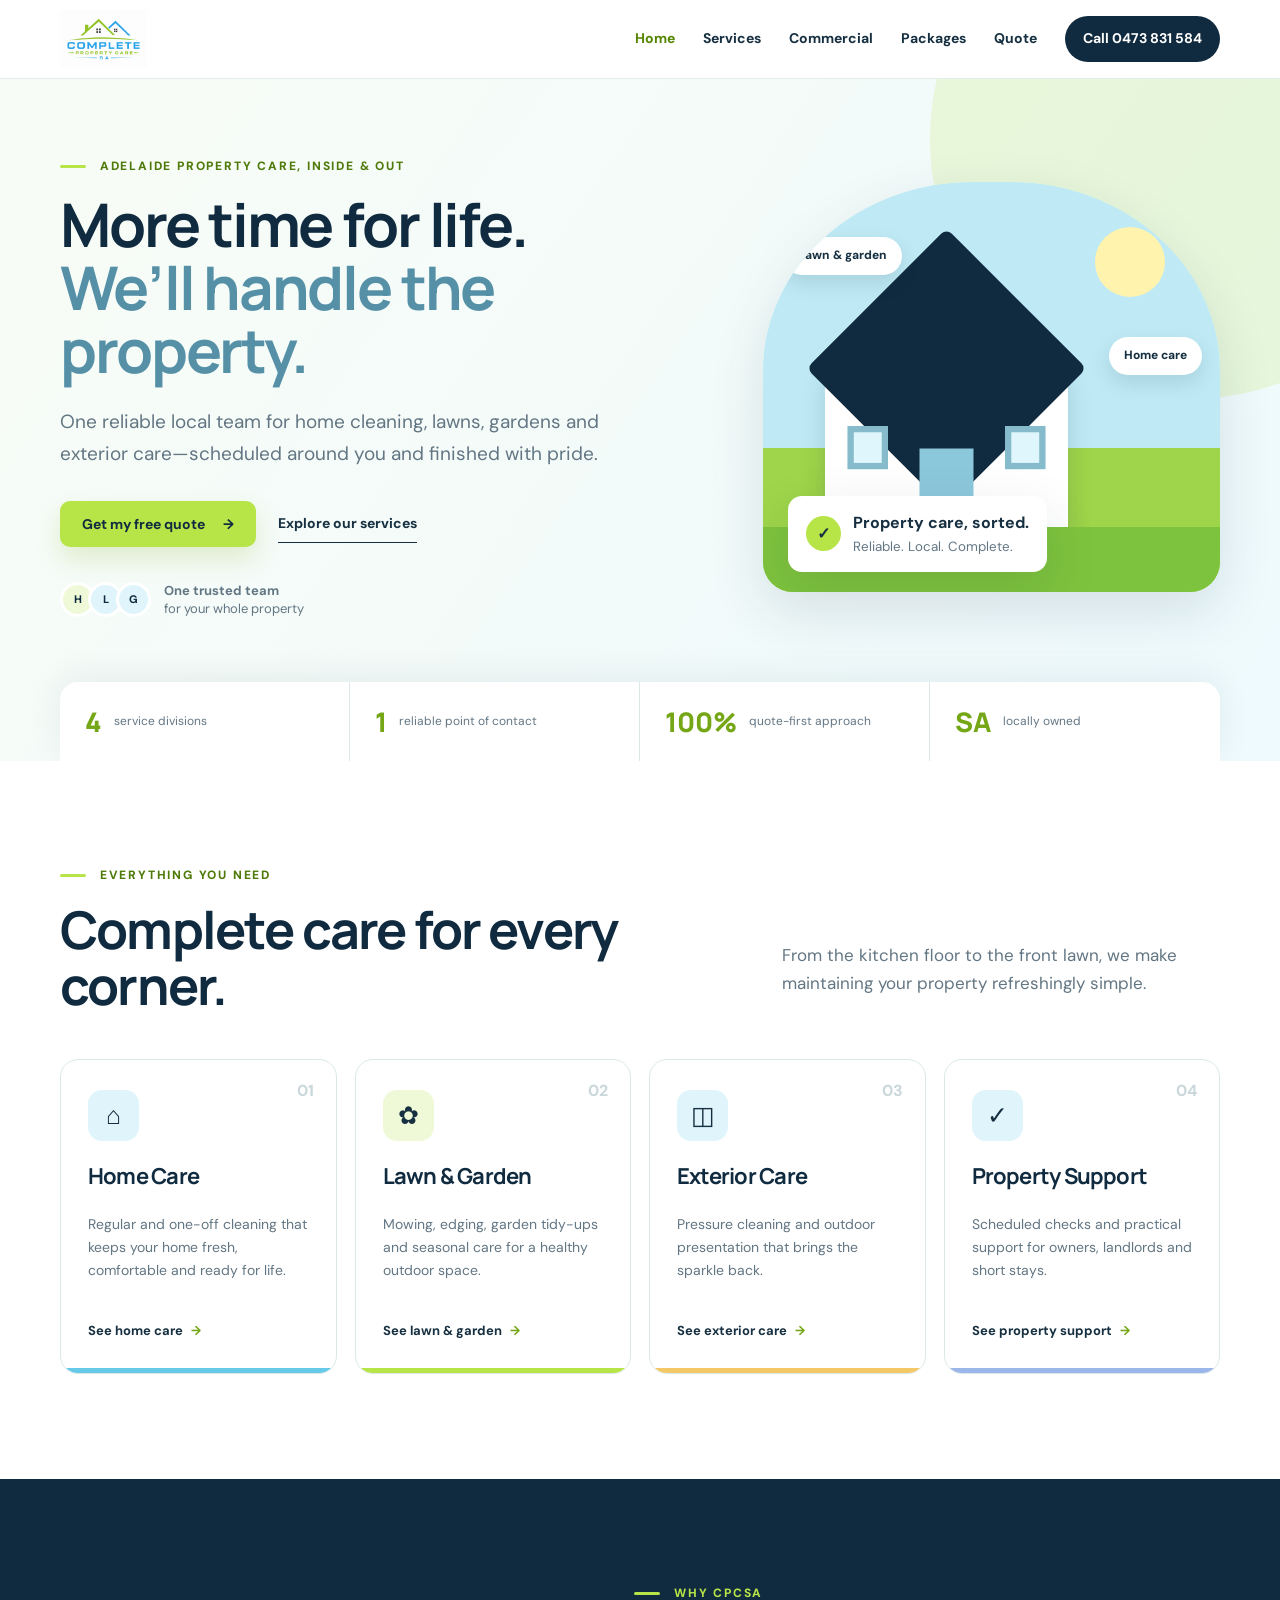
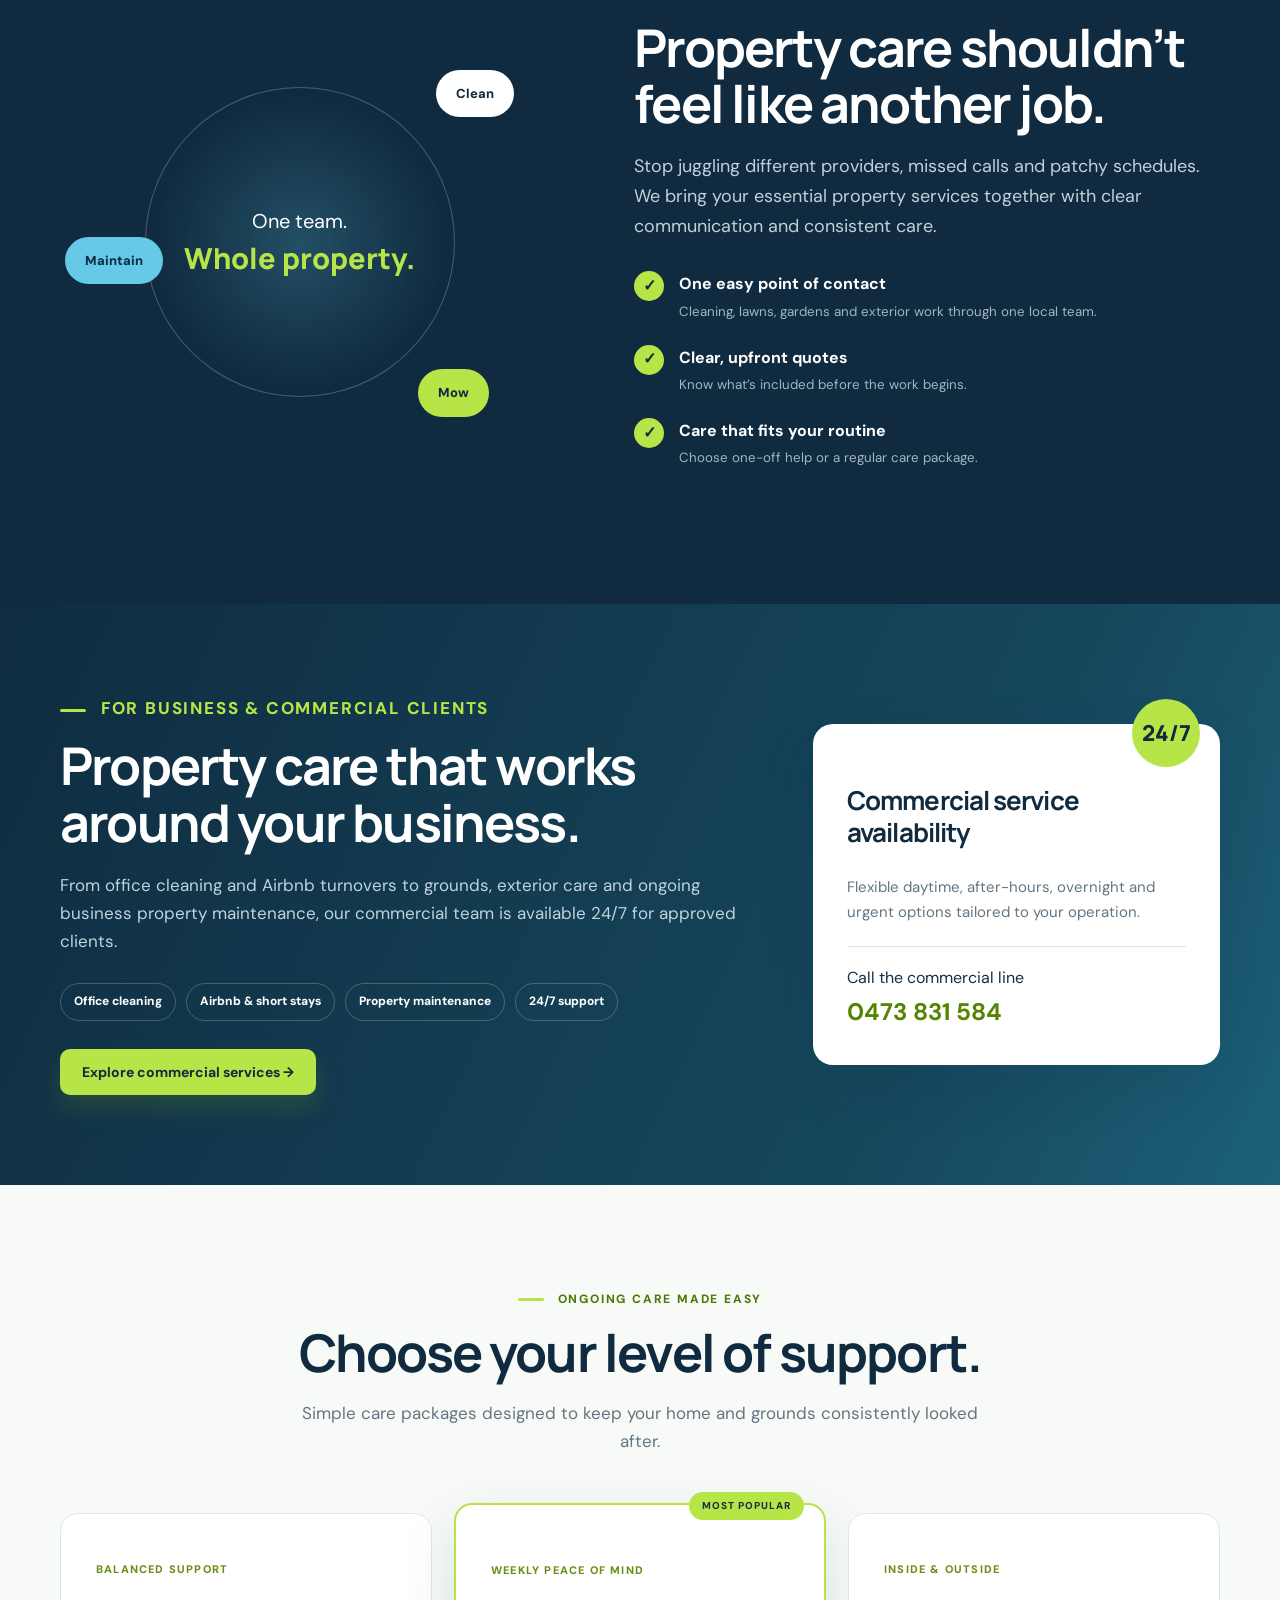
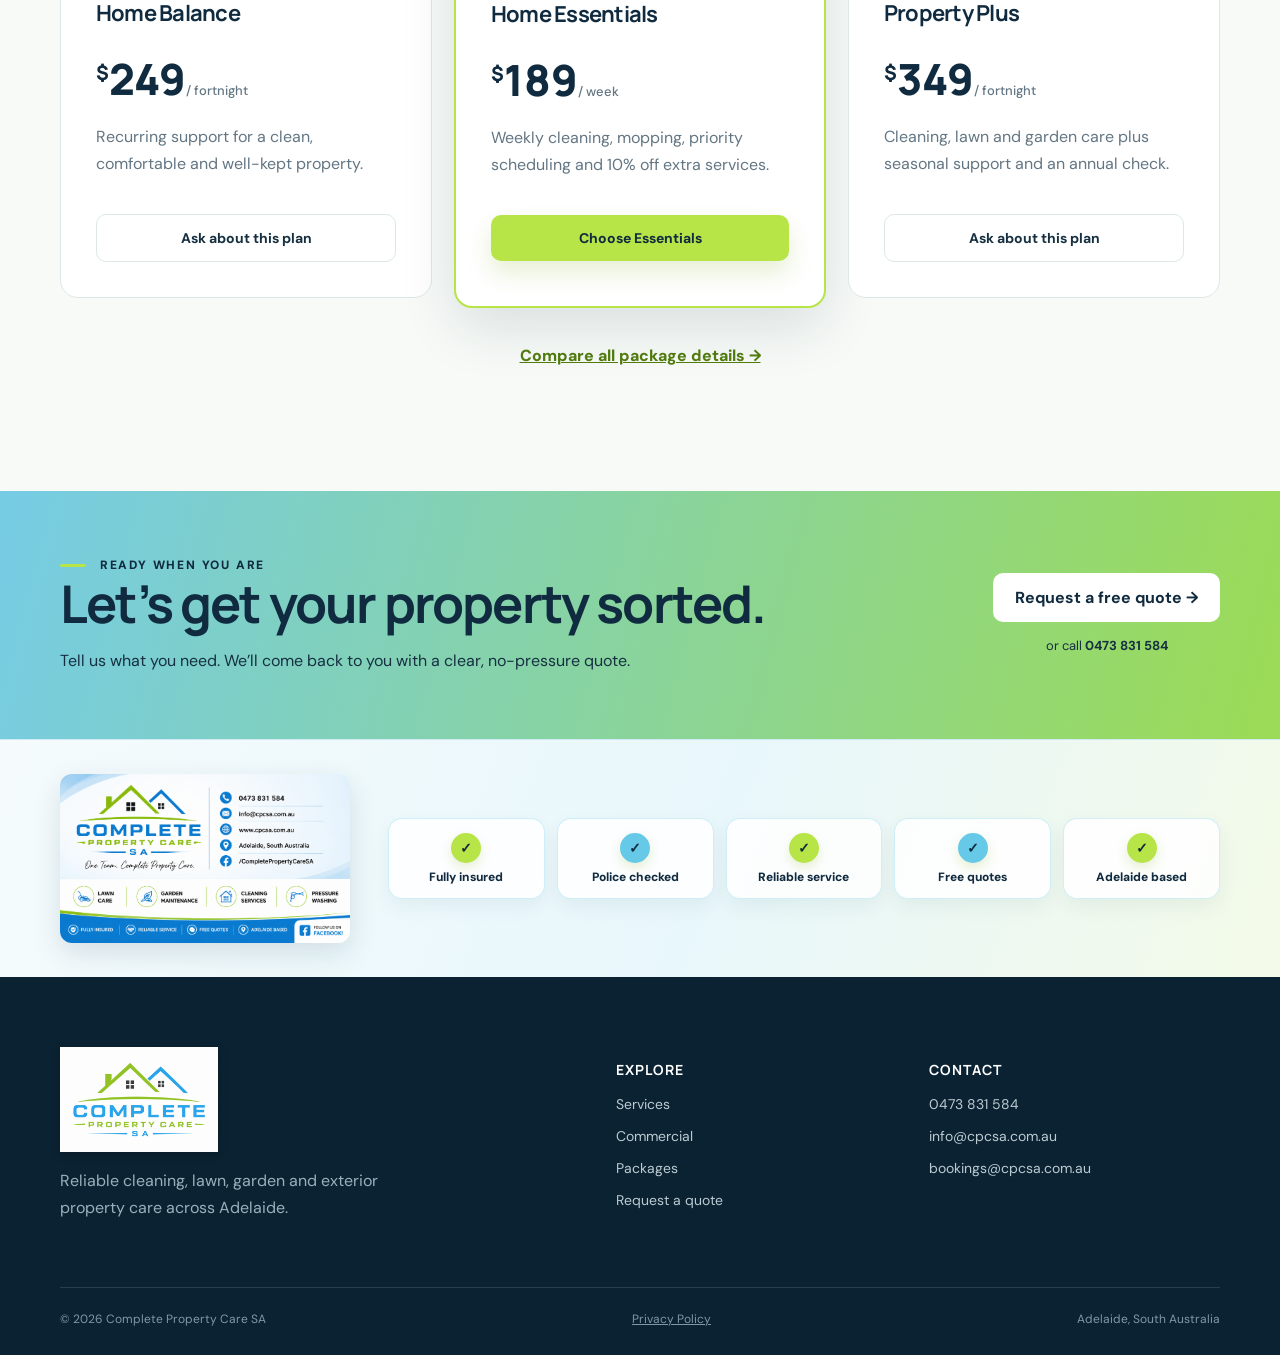
==== commit 37b8cc3b: "commercial page added" ====
--- a/index.html
+++ b/index.html
@@ -5,7 +5,7 @@
   <meta name="viewport" content="width=device-width,initial-scale=1">
   <meta name="description" content="Reliable home cleaning, lawn, garden and exterior property care across Adelaide.">
   <title>Complete Property Care SA | Adelaide Property Care</title>
-  <link rel="stylesheet" href="styles.css?v=20260710-4">
+  <link rel="stylesheet" href="styles.css?v=20260710-5">
   <script src="script.js" defer></script>
 </head>
 <body>
@@ -13,7 +13,7 @@
     <div class="container nav-wrap">
       <a class="brand" href="index.html" aria-label="Complete Property Care SA home"><img class="brand-logo" src="assets/cpcsa-logo-web.png" alt="Complete Property Care SA"></a>
       <button class="menu-toggle" aria-expanded="false" aria-controls="main-nav"><span></span><span></span><span></span><span class="sr-only">Menu</span></button>
-      <nav id="main-nav" class="nav" aria-label="Main navigation"><a class="active" href="index.html">Home</a><a href="services.html">Services</a><a href="packages-pricing.html">Packages</a><a href="quote.html">Quote</a><a class="nav-cta" href="tel:0473831584">Call 0473 831 584</a></nav>
+      <nav id="main-nav" class="nav" aria-label="Main navigation"><a class="active" href="index.html">Home</a><a href="services.html">Services</a><a href="commercial.html">Commercial</a><a href="packages-pricing.html">Packages</a><a href="quote.html">Quote</a><a class="nav-cta" href="tel:0473831584">Call 0473 831 584</a></nav>
     </div>
   </header>
 
@@ -55,6 +55,8 @@
       </div>
     </section>
 
+    <section class="home-commercial"><div class="container home-commercial-grid"><div><p class="eyebrow light"><span></span> For business & commercial clients</p><h2>Property care that works around your business.</h2><p>From office cleaning and Airbnb turnovers to grounds, exterior care and ongoing business property maintenance, our commercial team is available 24/7 for approved clients.</p><div class="commercial-benefits"><span>Office cleaning</span><span>Airbnb & short stays</span><span>Property maintenance</span><span>24/7 support</span></div><a class="btn primary" href="commercial.html">Explore commercial services &rarr;</a></div><aside><span class="commercial-kicker">24/7</span><h3>Commercial service availability</h3><p>Flexible daytime, after-hours, overnight and urgent options tailored to your operation.</p><a href="tel:0473831584">Call the commercial line<br><strong>0473 831 584</strong></a></aside></div></section>
+
     <section class="section packages-preview">
       <div class="container">
         <div class="section-heading centred"><p class="eyebrow"><span></span> Ongoing care made easy</p><h2>Choose your level of support.</h2><p>Simple care packages designed to keep your home and grounds consistently looked after.</p></div>
@@ -70,7 +72,7 @@
     <section class="cta-section"><div class="container cta"><div><p class="eyebrow light"><span></span> Ready when you are</p><h2>Let’s get your property sorted.</h2><p>Tell us what you need. We’ll come back to you with a clear, no-pressure quote.</p></div><div class="cta-actions"><a class="btn white" href="quote.html">Request a free quote →</a><a href="tel:0473831584">or call <strong>0473 831 584</strong></a></div></div></section>
   <section class="trust-brand-band homepage-trust" aria-label="Why choose Complete Property Care SA"><div class="container trust-brand-inner"><img class="trust-reference-card" src="assets/cpcsa-business-card-back.png" alt="Complete Property Care SA contact details and services"><div class="trust-points"><div class="trust-point"><span>&#10003;</span>Fully insured</div><div class="trust-point"><span>&#10003;</span>Police checked</div><div class="trust-point"><span>&#10003;</span>Reliable service</div><div class="trust-point"><span>&#10003;</span>Free quotes</div><div class="trust-point"><span>&#10003;</span>Adelaide based</div></div></div></section></main>
 
-  <footer class="footer"><div class="container footer-top"><div class="footer-brand"><a class="brand" href="index.html"><img class="brand-logo footer-logo" src="assets/cpcsa-logo-web.png" alt="Complete Property Care SA"></a><p>Reliable cleaning, lawn, garden and exterior property care across Adelaide.</p></div><div><h3>Explore</h3><a href="services.html">Services</a><a href="packages-pricing.html">Packages</a><a href="quote.html">Request a quote</a></div><div><h3>Contact</h3><a href="tel:0473831584">0473 831 584</a><a href="mailto:info@cpcsa.com.au">info@cpcsa.com.au</a><a href="mailto:bookings@cpcsa.com.au">bookings@cpcsa.com.au</a></div></div><div class="container footer-bottom"><span>© 2026 Complete Property Care SA</span><a href="privacy.html">Privacy Policy</a><span>Adelaide, South Australia</span></div></footer>
+  <footer class="footer"><div class="container footer-top"><div class="footer-brand"><a class="brand" href="index.html"><img class="brand-logo footer-logo" src="assets/cpcsa-logo-web.png" alt="Complete Property Care SA"></a><p>Reliable cleaning, lawn, garden and exterior property care across Adelaide.</p></div><div><h3>Explore</h3><a href="services.html">Services</a><a href="commercial.html">Commercial</a><a href="packages-pricing.html">Packages</a><a href="quote.html">Request a quote</a></div><div><h3>Contact</h3><a href="tel:0473831584">0473 831 584</a><a href="mailto:info@cpcsa.com.au">info@cpcsa.com.au</a><a href="mailto:bookings@cpcsa.com.au">bookings@cpcsa.com.au</a></div></div><div class="container footer-bottom"><span>© 2026 Complete Property Care SA</span><a href="privacy.html">Privacy Policy</a><span>Adelaide, South Australia</span></div></footer>
 </body>
 </html>
 
--- a/styles.css
+++ b/styles.css
@@ -37,3 +37,14 @@
 .trust-reference-card{display:block;width:100%;max-width:620px;height:auto;border-radius:12px;box-shadow:0 10px 28px rgba(16,43,63,.13)}
 .homepage-trust .trust-brand-inner{grid-template-columns:minmax(250px,290px) 1fr}
 @media(max-width:900px){.trust-reference-card{margin:0 auto}.homepage-trust .trust-brand-inner{grid-template-columns:1fr}}
+
+/* Commercial and business services */
+.commercial-hero{padding:85px 0;background:linear-gradient(120deg,var(--navy) 0%,#174861 68%,#28728a 100%);color:white}.commercial-hero-grid{display:grid;grid-template-columns:1.15fr .85fr;align-items:center;gap:70px}.commercial-hero h1,.commercial-hero h2{color:white}.commercial-hero h1{font-size:clamp(46px,5.5vw,70px)}.commercial-hero-grid>div>p:not(.eyebrow){max-width:700px;color:#c6dce5;font-size:19px}.commercial-call{color:white;border:1px solid rgba(255,255,255,.35)}.availability-card{position:relative;padding:38px;background:white;color:var(--ink);border-radius:22px;box-shadow:0 24px 60px rgba(0,0,0,.24)}.availability-card h2{color:var(--navy);font-size:31px}.availability-card p{color:var(--muted)}.availability-card ul{list-style:none;padding:0;margin:25px 0 0}.availability-card li{padding:10px 0;border-top:1px solid var(--line);font-weight:700}.availability-card li:before{content:'\2713';color:#6e9b0d;margin-right:10px}.availability-badge{position:absolute;right:25px;top:-28px;width:72px;height:72px;display:grid;place-items:center;border-radius:50%;background:var(--lime);color:var(--navy);font:800 23px Manrope;box-shadow:0 12px 24px rgba(0,0,0,.18)}
+.commercial-service-grid{display:grid;grid-template-columns:repeat(3,1fr);gap:20px}.commercial-service-grid article{padding:30px;border:1px solid var(--line);border-radius:18px;background:white;box-shadow:0 12px 28px rgba(16,43,63,.06)}.commercial-service-grid article:nth-child(even){background:#f4fbfd}.commercial-service-grid p{color:var(--muted)}.commercial-icon{display:grid;place-items:center;width:42px;height:42px;border-radius:12px;background:var(--lime);font-weight:900;font-size:12px}.commercial-process{padding:90px 0;background:var(--navy);color:white}.commercial-process h2,.commercial-process h3{color:white}.process-grid{display:grid;grid-template-columns:repeat(4,1fr);gap:22px}.process-grid>div{padding:26px;border:1px solid rgba(255,255,255,.15);border-radius:16px;background:rgba(255,255,255,.05)}.process-grid strong{display:grid;place-items:center;width:38px;height:38px;border-radius:50%;background:var(--blue);color:var(--navy)}.process-grid p{color:#a9c0cb}.commercial-audiences{background:var(--cream)}.commercial-cta{padding:66px 0;background:linear-gradient(105deg,#69c8e6,#a3dc51)}.commercial-cta>.container{display:flex;align-items:center;justify-content:space-between;gap:40px}.commercial-cta h2{max-width:760px;margin-bottom:10px}.commercial-cta p{margin:0}.commercial-cta .commercial-phone{display:block;text-align:center;margin-top:12px;font-weight:800;text-decoration:none}
+@media(max-width:900px){.commercial-hero-grid{grid-template-columns:1fr}.commercial-service-grid{grid-template-columns:1fr 1fr}.process-grid{grid-template-columns:1fr 1fr}.commercial-cta>.container{display:block;text-align:center}.commercial-cta>.container>div:last-child{margin-top:28px}}
+@media(max-width:580px){.commercial-hero{padding:60px 0}.commercial-service-grid,.process-grid{grid-template-columns:1fr}.availability-card{padding:28px}.commercial-hero .hero-actions{align-items:stretch;flex-direction:column}.commercial-hero .btn{width:100%}}
+
+/* Homepage commercial feature */
+.home-commercial{padding:90px 0;background:linear-gradient(115deg,#0f2c40 0%,#16475d 72%,#1c6178 100%);color:white}.home-commercial-grid{display:grid;grid-template-columns:1.25fr .75fr;gap:75px;align-items:center}.home-commercial h2,.home-commercial h3{color:white}.home-commercial p{color:#bfd3dc;font-size:17px;max-width:720px}.commercial-benefits{display:flex;flex-wrap:wrap;gap:10px;margin:28px 0}.commercial-benefits span{padding:8px 13px;border:1px solid rgba(255,255,255,.22);border-radius:99px;font-size:12px;font-weight:800}.home-commercial aside{position:relative;padding:34px;background:white;color:var(--ink);border-radius:20px;box-shadow:var(--shadow)}.home-commercial aside h3{color:var(--navy);font-size:26px}.home-commercial aside p{color:var(--muted);font-size:15px}.home-commercial aside a{display:block;margin-top:22px;padding-top:18px;border-top:1px solid var(--line);text-decoration:none}.home-commercial aside strong{font-size:24px;color:#558400}.commercial-kicker{position:absolute;right:20px;top:-25px;width:68px;height:68px;border-radius:50%;display:grid;place-items:center;background:var(--lime);color:var(--navy);font:800 22px Manrope}
+@media(max-width:900px){.home-commercial-grid{grid-template-columns:1fr}.home-commercial aside{margin-top:10px}}
+@media(max-width:580px){.home-commercial{padding:70px 0}.home-commercial-grid{gap:45px}}
